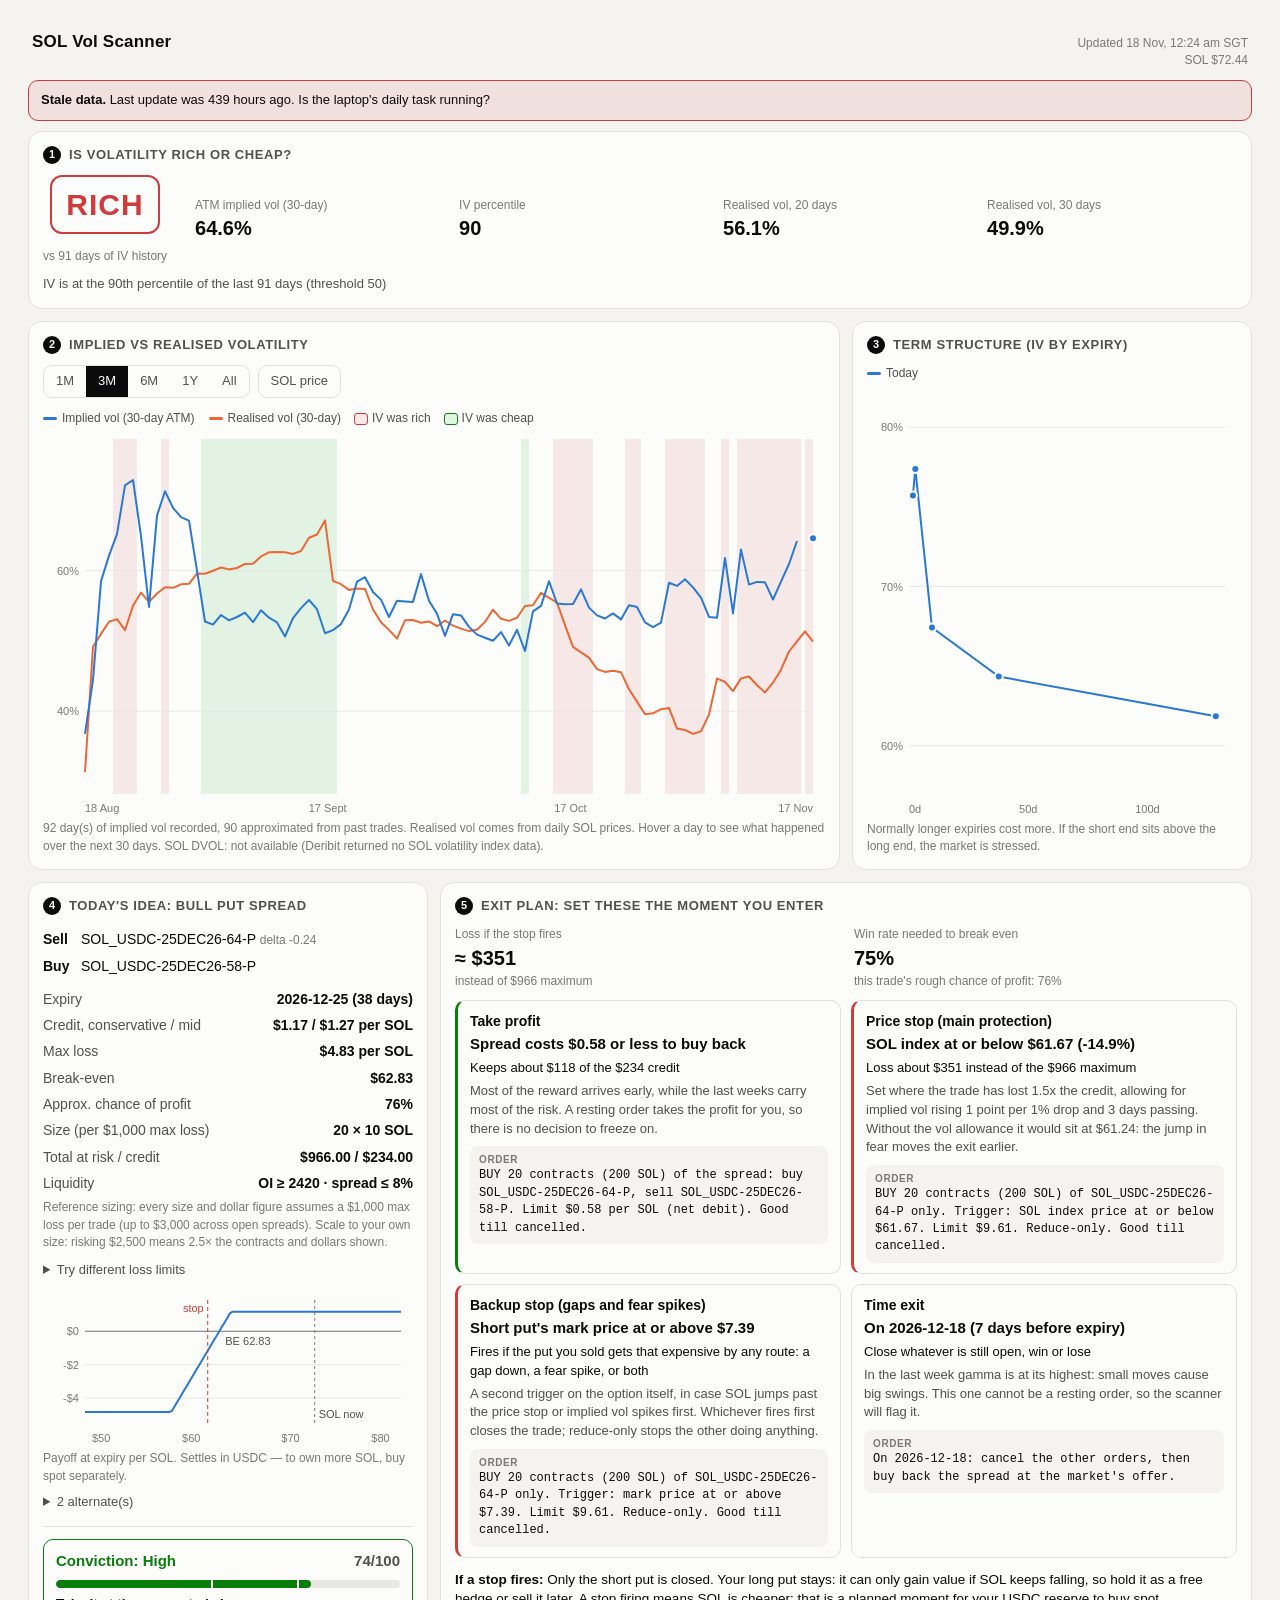
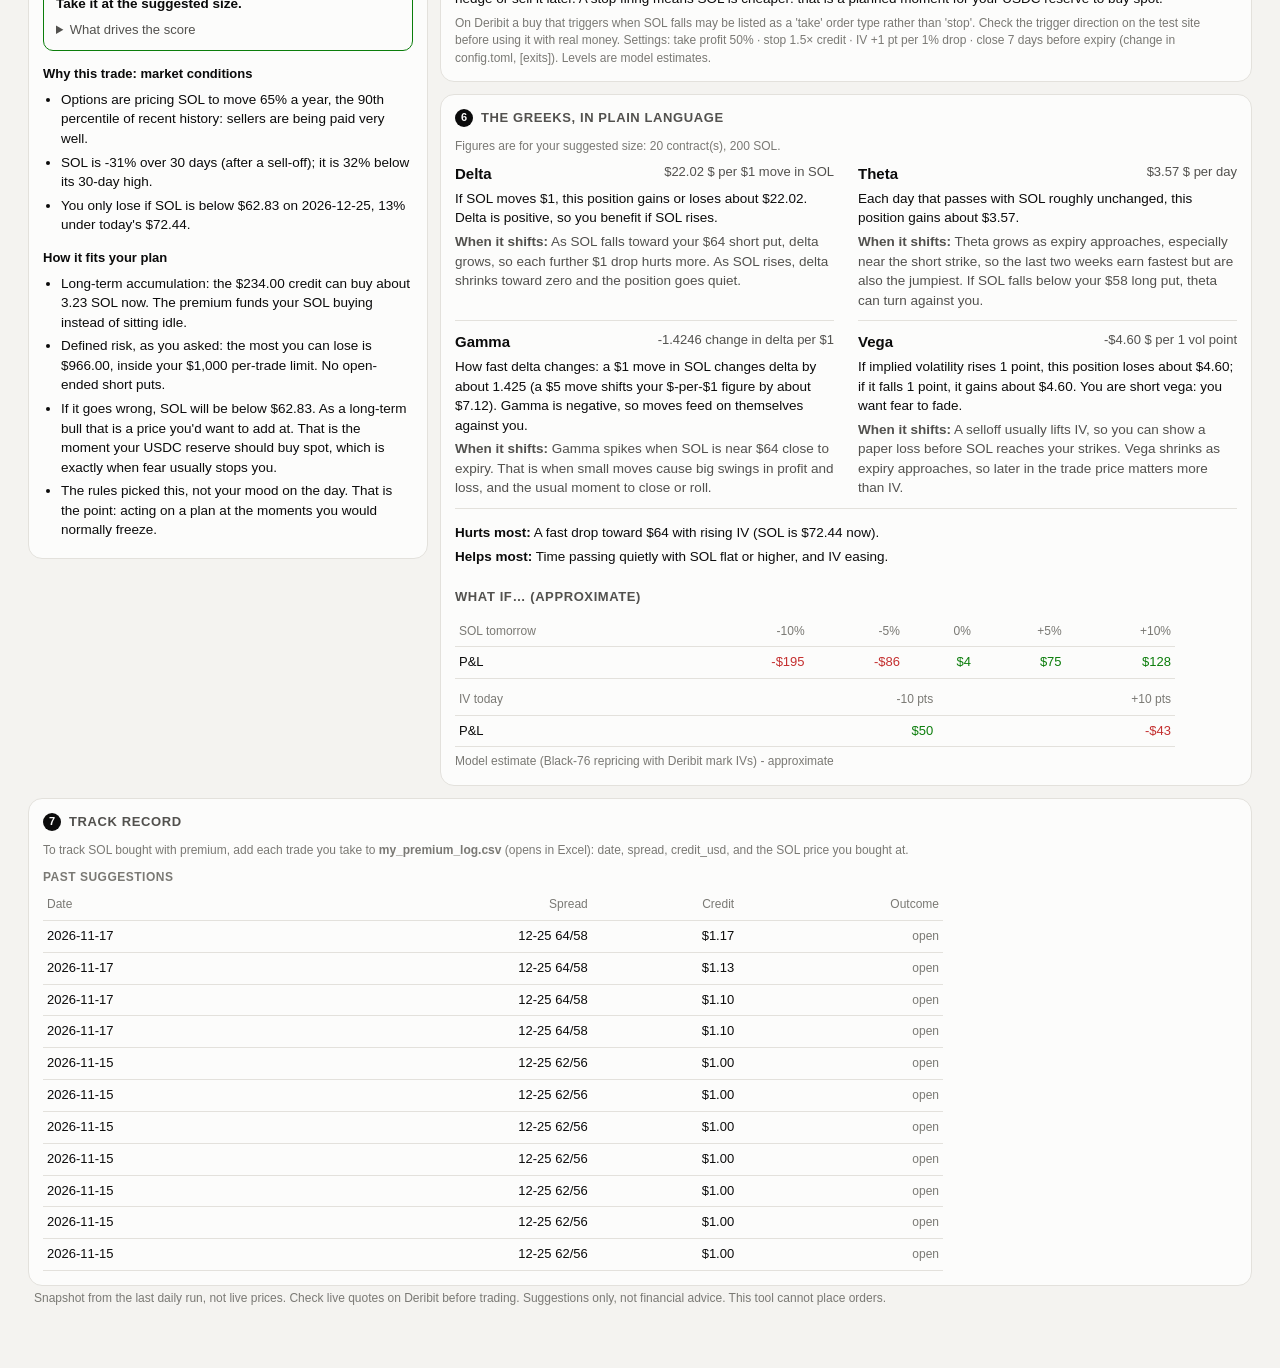
==== site/index.html @ ddef6c41 "Extend trade-history backfill to ~900 days, keep progress, show full history Co-Authored-By: Claude " ====
<!DOCTYPE html>
<html lang="en">
<head>
<meta charset="utf-8">
<meta name="viewport" content="width=device-width, initial-scale=1, viewport-fit=cover">
<title>SOL Vol Scanner</title>
<link rel="manifest" href="manifest.webmanifest">
<link rel="icon" href="icon-192.png">
<link rel="apple-touch-icon" href="icon-192.png">
<meta name="apple-mobile-web-app-capable" content="yes">
<meta name="mobile-web-app-capable" content="yes">
<meta name="theme-color" content="#1a1a19">
<style>
:root {
  color-scheme: light;
  --surface-0:#f4f3f0; --surface-1:#fcfcfb; --border:#e3e1dc;
  --text-primary:#0b0b0b; --text-secondary:#52514e; --text-muted:#7a7974;
  --grid:#e9e7e2;
  --series-iv:#2a78d6; --series-rv:#eb6834; --series-faded:#a8a7a1; --series-price:#52514e;
  --rich:#d03b3b; --rich-band:rgba(208,59,59,.10);
  --cheap:#0b7d0b; --cheap-band:rgba(12,163,12,.10);
  --fair:#7a7974; --good:#0b7d0b; --bad:#c42f2f;
}
@media (prefers-color-scheme: dark) {
  :root {
    color-scheme: dark;
    --surface-0:#111110; --surface-1:#1a1a19; --border:#2e2e2b;
    --text-primary:#f0efec; --text-secondary:#c3c2b7; --text-muted:#8f8e86;
    --grid:#2a2a27;
    --series-iv:#3987e5; --series-rv:#d95926; --series-faded:#5c5b56; --series-price:#c3c2b7;
    --rich:#e66767; --rich-band:rgba(230,103,103,.14);
    --cheap:#0ca30c; --cheap-band:rgba(12,163,12,.14);
    --fair:#8f8e86; --good:#3fbf3f; --bad:#e66767;
  }
}
* { box-sizing:border-box; }
body { margin:0; background:var(--surface-0); color:var(--text-primary);
  font:15px/1.45 -apple-system, BlinkMacSystemFont, "Segoe UI", Roboto, sans-serif;
  padding:env(safe-area-inset-top) 0 env(safe-area-inset-bottom); }
main { max-width:none; margin:0 auto; padding:12px 12px 40px; }
.grid { display:grid; gap:12px; grid-template-columns:minmax(0,1fr);
  grid-template-areas:"verdict" "hist" "term" "idea" "exit" "greeks" "log"; }
.grid > .card { margin:0; min-width:0; }
.a-idea, .a-greeks, .a-log, .a-exit { align-self:start; }
.a-verdict { grid-area:verdict; } .a-hist { grid-area:hist; } .a-term { grid-area:term; }
.a-idea { grid-area:idea; } .a-greeks { grid-area:greeks; } .a-log { grid-area:log; }
.step { display:inline-flex; align-items:center; justify-content:center; width:18px; height:18px; border-radius:50%;
  background:var(--text-primary); color:var(--surface-1); font-size:11px; font-weight:700; margin-right:8px; letter-spacing:0; vertical-align:1px; }
.gitems .greek:first-child { border-top:0; padding-top:0; }
/* iPad / tablet: same top-down order, wider cards */
@media (min-width:700px) {
  main { padding:20px 20px 48px; }
  .grid { grid-template-columns:repeat(2, minmax(0,1fr));
    grid-template-areas:"verdict term" "hist hist" "idea exit" "greeks greeks" "log log"; }
  .grid.no-greeks { grid-template-areas:"verdict term" "hist hist" "idea log"; }
  header h1 { font-size:20px; }
}
/* desktop: 1 market read -> 2-3 context -> 4-5 the idea and its risk -> 6 track record */
@media (min-width:1100px) {
  main { padding:24px 28px 56px; }
  .grid { grid-template-columns:repeat(3, minmax(0,1fr));
    grid-template-areas:"verdict verdict verdict" "hist hist term" "idea exit exit" "idea greeks greeks" "log log log"; }
  .grid .esteps { grid-template-columns:repeat(2, minmax(0,1fr)); }
  .grid.no-greeks { grid-template-areas:"verdict verdict verdict" "hist hist term" "idea log log"; }
  .grid .stats { grid-template-columns:repeat(4, minmax(0,1fr)); }
  .gitems { display:grid; grid-template-columns:repeat(2, minmax(0,1fr)); column-gap:24px; }
  .gitems .greek:nth-child(2) { border-top:0; padding-top:0; }
  .vbody { display:grid; grid-template-columns:auto minmax(0,1fr); gap:28px; align-items:center; }
  .vbody .stats { margin-top:0; }
  .verdict { flex-direction:column; align-items:flex-start; gap:8px; max-width:260px; }
  .a-greeks table { max-width:720px; }
  .a-log table { max-width:900px; }
}
@media (max-width:380px) { .badge { font-size:24px; } .stat .v { font-size:18px; } }
header { display:flex; justify-content:space-between; align-items:baseline; padding:6px 4px 10px; }
header h1 { font-size:17px; margin:0; letter-spacing:.2px; }
header .upd { font-size:12px; color:var(--text-muted); text-align:right; }
.banner { border-radius:10px; padding:10px 12px; margin:0 0 10px; font-size:13px; border:1px solid; }
.banner.warn { border-color:var(--rich); color:var(--text-primary); background:var(--rich-band); }
.banner.info { border-color:var(--border); color:var(--text-secondary); background:var(--surface-1); }
.card { background:var(--surface-1); border:1px solid var(--border); border-radius:14px; padding:14px; margin-bottom:12px; }
.card h2 { font-size:13px; text-transform:uppercase; letter-spacing:.6px; color:var(--text-secondary); margin:0 0 10px; font-weight:600; }
.verdict { display:flex; align-items:center; gap:14px; }
.badge { font-size:30px; font-weight:800; letter-spacing:1px; padding:6px 14px; border-radius:12px; border:2px solid currentColor; }
.badge.RICH { color:var(--rich); } .badge.CHEAP { color:var(--cheap); } .badge.FAIR, .badge.UNKNOWN { color:var(--fair); }
.reason { font-size:13px; color:var(--text-secondary); margin-top:10px; }
.stats { display:grid; grid-template-columns:repeat(2,1fr); gap:10px 14px; margin-top:12px; }
.stat .k { font-size:12px; color:var(--text-muted); } .stat .v { font-size:20px; font-weight:650; font-variant-numeric:tabular-nums; }
.controls { display:flex; gap:8px; flex-wrap:wrap; }
.seg { display:inline-flex; border:1px solid var(--border); border-radius:9px; overflow:hidden; margin-bottom:8px; }
.seg button { background:none; border:0; color:var(--text-secondary); padding:6px 12px; font:inherit; font-size:13px; }
.seg button.on { background:var(--text-primary); color:var(--surface-1); }
.legend { display:flex; flex-wrap:wrap; gap:6px 14px; font-size:12px; color:var(--text-secondary); margin:4px 0 2px; }
.legend i { display:inline-block; width:14px; height:3px; border-radius:2px; vertical-align:middle; margin-right:5px; }
.legend i.band { height:10px; width:12px; border-radius:2px; }
.chart { position:relative; }
.chart svg { display:block; width:100%; height:auto; touch-action:pan-y; }
.tip { position:absolute; pointer-events:none; background:var(--surface-1); border:1px solid var(--border);
  border-radius:8px; padding:6px 8px; font-size:12px; box-shadow:0 2px 8px rgba(0,0,0,.15); display:none; white-space:nowrap; max-width:100%; }
.tip .muted { font-size:11px; }
.tip b { font-weight:650; }
.kv { display:grid; grid-template-columns:1fr auto; gap:6px 10px; font-size:14px; }
.kv .k { color:var(--text-secondary); } .kv .v { text-align:right; font-weight:600; font-variant-numeric:tabular-nums; }
.legs { font-size:14px; margin-bottom:10px; }
.legs div { padding:3px 0; } .legs .act { display:inline-block; width:38px; font-weight:700; }
.muted { color:var(--text-muted); font-size:12px; }
.greek { border-top:1px solid var(--border); padding:10px 0; }
.greek:first-of-type { border-top:0; padding-top:0; }
.greek .h { display:flex; justify-content:space-between; font-weight:650; }
.greek .h span:last-child { font-variant-numeric:tabular-nums; color:var(--text-secondary); font-weight:500; font-size:13px; }
.greek p { margin:4px 0 0; font-size:13.5px; } .greek p.s { color:var(--text-secondary); }
table { width:100%; border-collapse:collapse; font-size:13px; font-variant-numeric:tabular-nums; }
th, td { padding:6px 4px; text-align:right; border-bottom:1px solid var(--border); }
th:first-child, td:first-child { text-align:left; }
th { color:var(--text-muted); font-weight:500; font-size:12px; }
.pos { color:var(--good); } .neg { color:var(--bad); }
details summary { cursor:pointer; color:var(--text-secondary); font-size:13px; margin-top:8px; }
.why { margin-top:14px; border-top:1px solid var(--border); padding-top:12px; }
.why h3 { font-size:13px; margin:14px 0 6px; color:var(--text-primary); }
.why ul { margin:0; padding-left:18px; font-size:13.5px; } .why li { margin:4px 0; }
.conv { border:1px solid var(--border); border-radius:10px; padding:10px 12px; }
.conv-top { display:flex; justify-content:space-between; align-items:baseline; font-weight:700; }
.conv-top .sc { font-variant-numeric:tabular-nums; color:var(--text-secondary); font-weight:600; }
.conv.High { border-color:var(--good); } .conv.High .lbl { color:var(--good); }
.conv.Medium { border-color:#c98500; } .conv.Medium .lbl { color:#b07400; }
.conv.Low .lbl, .conv.None .lbl { color:var(--text-secondary); }
@media (prefers-color-scheme: dark) { .conv.Medium .lbl { color:#eda100; } }
.meter { position:relative; height:8px; border-radius:4px; background:var(--grid); margin:8px 0 6px; overflow:hidden; }
.meter b { position:absolute; left:0; top:0; bottom:0; border-radius:4px; background:var(--text-secondary); }
.conv.High .meter b { background:var(--good); } .conv.Medium .meter b { background:#c98500; }
.meter i { position:absolute; top:0; bottom:0; width:2px; background:var(--surface-1); }
.conv-act { font-size:13.5px; } .conv .muted { margin-top:4px; }
.parts { width:100%; margin-top:6px; } .parts td { text-align:left; vertical-align:top; font-size:12.5px; }
.parts td.pt { text-align:right; white-space:nowrap; color:var(--text-secondary); }
.a-exit { grid-area:exit; }
.exit-sum { display:grid; grid-template-columns:repeat(2, minmax(0,1fr)); gap:10px 16px; margin-bottom:6px; }
.esteps { display:grid; gap:10px; margin-top:10px; grid-template-columns:minmax(0,1fr); }
.estep { border:1px solid var(--border); border-radius:10px; padding:10px 12px; }
.estep .eh { font-weight:700; font-size:14px; }
.estep .el { font-weight:600; font-variant-numeric:tabular-nums; margin-top:2px; }
.estep p { margin:4px 0 0; font-size:13px; } .estep p.s { color:var(--text-secondary); }
.estep.price_stop, .estep.vol_stop { border-left:3px solid var(--rich); }
.estep.take_profit { border-left:3px solid var(--good); }
.ticket { margin-top:8px; font:12px/1.45 ui-monospace, SFMono-Regular, Menlo, Consolas, monospace; background:var(--surface-0);
  border-radius:8px; padding:7px 9px; color:var(--text-primary); overflow-wrap:anywhere; }
.ticket span { display:block; font:600 10px/1.4 -apple-system, "Segoe UI", sans-serif; letter-spacing:.6px; text-transform:uppercase; color:var(--text-muted); }
.after { font-size:13.5px; margin:12px 0 6px; }
h3.sub { font-size:12px; text-transform:uppercase; letter-spacing:.5px; color:var(--text-muted); margin:6px 0 4px; font-weight:600; }
.tryl summary { margin-top:10px; }
.tl-grid { display:grid; grid-template-columns:repeat(3, minmax(0,1fr)); gap:8px; margin:8px 0; }
.tl-grid label { font-size:12px; color:var(--text-secondary); display:flex; flex-direction:column; gap:4px; }
.tl-grid input { font:inherit; font-size:14px; padding:6px 8px; border:1px solid var(--border); border-radius:8px; background:var(--surface-0); color:var(--text-primary); width:100%; }
.tl-out { font-size:13.5px; margin-bottom:6px; }
footer { font-size:12px; color:var(--text-muted); padding:4px 6px; }
.no-trade { font-size:16px; font-weight:650; margin-bottom:6px; }
</style>
</head>
<body>
<main id="app"><p class="muted">Loading…</p></main>
<script src="data/data.js"></script>
<script>
(async function () {
  let D = window.SCANNER_DATA;
  if (!D) { try { D = await (await fetch("data/latest.json", {cache:"no-store"})).json(); } catch (e) {} }
  const app = document.getElementById("app");
  if (!D || !D.latest) {
    app.innerHTML = `<div class="card"><h2>No data yet</h2><p>Run <b>run_scan.bat</b> on the laptop once, then reload.</p>
      ${D && D.error ? `<p class="muted">Last error: ${esc(D.error)}</p>` : ""}</div>`;
    return;
  }
  const L = D.latest, V = L.verdict, S = L.suggestion;
  const pct = x => x == null ? "n/a" : (x * 100).toFixed(1) + "%";
  const usd = (x, d = 2) => x == null ? "n/a" : (x < 0 ? "-$" : "$") + Math.abs(x).toLocaleString(undefined, {minimumFractionDigits:d, maximumFractionDigits:d});
  const sgt = iso => new Date(iso).toLocaleString("en-SG", {timeZone:"Asia/Singapore", day:"numeric", month:"short", hour:"2-digit", minute:"2-digit"});
  function esc(s) { return String(s ?? "").replace(/[&<>"]/g, c => ({"&":"&amp;","<":"&lt;",">":"&gt;",'"':"&quot;"}[c])); }

  function whyBlock(S) {
    const C = S.conviction, Y = S.why;
    if (!C || !Y) return "";
    const low = C.label === "Low";
    return `<div class="why">
      <div class="conv ${C.label}"><div class="conv-top"><span class="lbl">Conviction: ${C.label}</span><span class="sc">${C.score}/100</span></div>
        <div class="meter" role="img" aria-label="Conviction ${C.score} out of 100"><b style="width:${C.score}%"></b><i style="left:${D.config?.conviction?.medium ?? 45}%"></i><i style="left:${D.config?.conviction?.high ?? 70}%"></i></div>
        <div class="conv-act"><b>${esc(C.action)}</b></div>
        ${C.caps.map(c => `<div class="muted">${esc(c)}</div>`).join("")}
        <details><summary>What drives the score</summary><table class="parts">
          ${C.parts.map(p => `<tr><td><b>${esc(p.name)}</b><br><span class="muted">${esc(p.why)}</span></td><td class="pt">${Math.round(p.weight * p.score)} / ${p.weight}</td></tr>`).join("")}
        </table></details></div>
      ${low ? `<p class="muted" style="margin:10px 0 0">It is fine not to trade. Below is why the rules picked this spread, so you can see what is missing.</p>` : ""}
      <h3>${low ? "Why it was considered" : "Why this trade"}: market conditions</h3><ul>${Y.market.map(t => `<li>${esc(t)}</li>`).join("")}</ul>
      <h3>How it fits your plan</h3><ul>${Y.goals.map(t => `<li>${esc(t)}</li>`).join("")}</ul>
    </div>`;
  }

  const ageH = (Date.now() - new Date(D.last_good_at || L.generated_at)) / 36e5;
  let html = `<header><h1>SOL Vol Scanner</h1><div class="upd">Updated ${sgt(D.last_good_at || L.generated_at)} SGT<br>SOL ${usd(L.index_price)}</div></header>`;
  if (D.sample) html += `<div class="banner info"><b>Sample data.</b> These numbers are synthetic, made for testing. Run the scanner for real data.</div>`;
  if (D.status === "error") html += `<div class="banner warn"><b>Stale data.</b> The last run failed (${esc(D.error)}). Showing data from ${sgt(D.last_good_at)} SGT.</div>`;
  else if (ageH > 36 && !D.sample) html += `<div class="banner warn"><b>Stale data.</b> Last update was ${Math.round(ageH)} hours ago. Is the laptop's daily task running?</div>`;
  if (L.checks && L.checks.price_units && L.checks.price_units.ok === false) html += `<div class="banner warn">${esc(L.checks.price_units.note)}</div>`;

  // ---- verdict
  const metric = V.mode === "percentile"
    ? `<div class="stat"><div class="k">IV percentile</div><div class="v">${Math.round(V.percentile)}</div></div>`
    : `<div class="stat"><div class="k">IV / RV30 (bootstrap)</div><div class="v">${V.iv_rv_ratio ? V.iv_rv_ratio.toFixed(2) + "×" : "n/a"}</div></div>`;
  html += `<div class="grid${S ? "" : " no-greeks"}"><section class="card a-verdict"><h2><span class="step">1</span>Is volatility rich or cheap?</h2>
    <div class="vbody"><div class="verdict"><span class="badge ${V.label}">${V.label}</span>
      <div class="muted">${V.mode === "percentile" ? `vs ${V.history_days} days of IV history` : `${V.history_days || 0} of ${D.config?.vol?.min_history_days ?? 60} days of IV history collected — using IV vs realised vol until then`}</div></div>
    <div class="stats">
      <div class="stat"><div class="k">ATM implied vol (30-day)</div><div class="v">${pct(V.atm_iv)}</div></div>
      ${metric}
      <div class="stat"><div class="k">Realised vol, 20 days</div><div class="v">${pct(V.rv20)}</div></div>
      <div class="stat"><div class="k">Realised vol, 30 days</div><div class="v">${pct(V.rv30)}</div></div>
    </div></div>
    <div class="reason">${esc(V.reason)}</div></section>`;

  // ---- charts
  html += `<section class="card a-hist"><h2><span class="step">2</span>Implied vs realised volatility</h2>
    <div class="controls"><div class="seg" id="rng">${["1M","3M","6M","1Y","All"].map((r,i)=>`<button data-d="${[30,91,182,365,1000][i]}" class="${r==="3M"?"on":""}">${r}</button>`).join("")}</div>
      <div class="seg"><button id="pricebtn" aria-pressed="false">SOL price</button></div></div>
    <div class="legend"><span><i style="background:var(--series-iv)"></i>Implied vol (30-day ATM)</span><span><i style="background:var(--series-rv)"></i>Realised vol (30-day)</span><span id="pricelegend" hidden><i style="background:var(--series-price)"></i>SOL price (lower panel)</span>
      <span><i class="band" style="background:var(--rich-band);outline:1px solid var(--rich)"></i>IV was rich</span><span><i class="band" style="background:var(--cheap-band);outline:1px solid var(--cheap)"></i>IV was cheap</span></div>
    <div class="chart" id="hist"></div>
    <div class="muted" id="histnote"></div></section>`;
  html += `<section class="card a-term"><h2><span class="step">3</span>Term structure (IV by expiry)</h2>
    <div class="legend"><span><i style="background:var(--series-iv)"></i>Today</span>${L.term_structure_last_week ? `<span><i style="background:var(--series-faded)"></i>${L.term_structure_last_week.date}</span>` : ""}</div>
    <div class="chart" id="term"></div>
    <div class="muted">Normally longer expiries cost more. If the short end sits above the long end, the market is stressed.</div></section>`;

  // ---- suggestion
  if (!S) {
    const W = L.why_no_trade || {market:[L.no_trade_reason], goals:[]};
    html += `<section class="card a-idea"><h2><span class="step">4</span>Today's idea</h2><div class="no-trade">No trade today</div>
      <div class="why" style="border-top:0;margin-top:4px;padding-top:0">
        <div class="conv None"><div class="conv-top"><span class="lbl">Conviction: none</span><span class="sc">no trade</span></div>
          <div class="conv-act">Sitting out is the right call today. Nothing passed the rules.</div></div>
        <h3>Market conditions</h3><ul>${W.market.map(t => `<li>${esc(t)}</li>`).join("")}</ul>
        ${W.goals.length ? `<h3>How this fits your plan</h3><ul>${W.goals.map(t => `<li>${esc(t)}</li>`).join("")}</ul>` : ""}
      </div></section>`;
  } else {
    const z = S.sizing;
    html += `<section class="card a-idea"><h2><span class="step">4</span>Today's idea: bull put spread</h2>
      <div class="legs"><div><span class="act">Sell</span>${esc(S.short_leg.name)} <span class="muted">delta ${S.short_delta.toFixed(2)}</span></div>
      <div><span class="act">Buy</span>${esc(S.long_leg.name)}</div></div>
      <div class="kv">
        <div class="k">Expiry</div><div class="v">${S.expiry} (${Math.round(S.dte)} days)</div>
        <div class="k">Credit, conservative / mid</div><div class="v">${usd(S.credit_conservative)} / ${usd(S.credit_mid)} per SOL</div>
        <div class="k">Max loss</div><div class="v">${usd(S.max_loss)} per SOL</div>
        <div class="k">Break-even</div><div class="v">${usd(S.break_even)}</div>
        <div class="k">Approx. chance of profit</div><div class="v">${Math.round(S.prob_profit_approx * 100)}%</div>
        <div class="k">Size${D.config.risk.reference_sizing ? " (per $1,000 max loss)" : ""}</div><div class="v">${z.contracts} × ${S.contract_size} SOL</div>
        <div class="k">Total at risk / credit</div><div class="v">${usd(z.usd_at_risk)} / ${usd(z.credit_usd)}</div>
        <div class="k">Liquidity</div><div class="v">OI ≥ ${Math.round(S.liquidity.min_oi)} · spread ≤ ${Math.round(S.liquidity.worst_spread_pct)}%</div>
      </div>
      ${z.note ? `<div class="banner warn" style="margin-top:10px">${esc(z.note)}</div>` : ""}
      ${D.config.risk.reference_sizing ? `<div class="muted" style="margin-top:6px">Reference sizing: every size and dollar figure assumes a $1,000 max loss per trade (up to $3,000 across open spreads). Scale to your own size: risking $2,500 means 2.5× the contracts and dollars shown.</div>` : ""}
      <details class="tryl"><summary>Try different loss limits</summary>
        <div class="tl-grid">
          <label>Max loss per trade ($)<input id="tl-per" type="number" min="0" step="10" value="${D.config.risk.max_loss_per_trade_usd}"></label>
          <label>Max loss, all spreads ($)<input id="tl-tot" type="number" min="0" step="10" value="${D.config.risk.max_total_spread_risk_usd}"></label>
          <label>Already open ($)<input id="tl-open" type="number" min="0" step="10" value="${D.config.risk.current_open_risk_usd}"></label>
        </div>
        <div id="tl-out" class="tl-out"></div>
        <div class="muted">Preview only. To keep new limits, double-click <b>set_limits.bat</b> on the laptop, then rescan.</div>
      </details>
      <div class="chart" id="payoff" style="margin-top:10px"></div>
      <div class="muted">Payoff at expiry per SOL. Settles in USDC — to own more SOL, buy spot separately.</div>
      ${L.alternates && L.alternates.length ? `<details><summary>${L.alternates.length} alternate(s)</summary><table><tr><th>Expiry</th><th>Strikes</th><th>Credit</th><th>Max loss</th></tr>
        ${L.alternates.map(a => `<tr><td>${a.expiry}</td><td>${a.short_leg.strike}/${a.long_leg.strike}</td><td>${usd(a.credit_conservative)}</td><td>${usd(a.max_loss)}</td></tr>`).join("")}</table></details>` : ""}
      ${whyBlock(S)}
    </section>`;
    const E = S.exit_plan;
    if (E) html += `<section class="card a-exit"><h2><span class="step">5</span>Exit plan: set these the moment you enter</h2>
      <div class="exit-sum">
        <div class="stat"><div class="k">Loss if the stop fires</div><div class="v">≈ ${usd(E.loss_at_stop_usd, 0)}</div><div class="muted">instead of ${usd(E.max_loss_usd, 0)} maximum</div></div>
        <div class="stat"><div class="k">Win rate needed to break even</div><div class="v">${Math.round(E.breakeven_win_rate * 100)}%</div><div class="muted">this trade's rough chance of profit: ${Math.round(E.prob_profit_approx * 100)}%</div></div>
      </div>
      ${E.illustrative_one_contract ? `<div class="muted">Order sizes shown for 1 contract (your limits currently allow 0).</div>` : ""}
      <div class="esteps">${E.steps.map(st => `<div class="estep ${st.key}"><div class="eh">${esc(st.title)}</div>
        <div class="el">${esc(st.level)}</div><p>${esc(st.result)}</p><p class="s">${esc(st.why)}</p>
        <div class="ticket"><span>Order</span>${esc(st.ticket)}</div></div>`).join("")}</div>
      <p class="after"><b>If a stop fires:</b> ${esc(E.after_stop)}</p>
      <div class="muted">${esc(E.order_note)} Settings: take profit ${E.settings.take_profit_pct}%${E.settings.split_take_profit ? " on half" : ""} · stop ${E.settings.stop_multiple}× credit · IV +${E.settings.iv_points_per_pct_drop} pt per 1% drop · close ${E.settings.time_exit_dte} days before expiry (change in config.toml, [exits]). Levels are model estimates.</div>
    </section>`;
    const P = S.greeks_panel;
    html += `<section class="card a-greeks"><h2><span class="step">6</span>The Greeks, in plain language</h2><div class="muted" style="margin-bottom:8px">${esc(P.size_note)}</div>
      <div class="gitems">${P.items.map(g => `<div class="greek"><div class="h"><span>${g.greek}</span><span>${(g.greek === "Gamma" ? g.value.toFixed(4) : usd(g.value))} ${esc(g.unit)}</span></div>
        <p>${esc(g.now)}</p><p class="s"><b>When it shifts:</b> ${esc(g.shift)}</p></div>`).join("")}</div>
      <div class="greek gsum"><p><b>Hurts most:</b> ${esc(P.summary.hurts_most)}</p><p><b>Helps most:</b> ${esc(P.summary.helps_most)}</p></div>
      <h2 style="margin-top:12px">What if… (approximate)</h2>
      <table><tr><th>SOL tomorrow</th>${P.what_if.price_tomorrow.map(r => `<th>${r.move_pct > 0 ? "+" : ""}${r.move_pct}%</th>`).join("")}</tr>
        <tr><td>P&amp;L</td>${P.what_if.price_tomorrow.map(r => `<td class="${r.pnl_usd >= 0 ? "pos" : "neg"}">${usd(r.pnl_usd, 0)}</td>`).join("")}</tr></table>
      <table style="margin-top:6px"><tr><th>IV today</th>${P.what_if.iv_today.map(r => `<th>${r.iv_points > 0 ? "+" : ""}${r.iv_points} pts</th>`).join("")}</tr>
        <tr><td>P&amp;L</td>${P.what_if.iv_today.map(r => `<td class="${r.pnl_usd >= 0 ? "pos" : "neg"}">${usd(r.pnl_usd, 0)}</td>`).join("")}</tr></table>
      <div class="muted" style="margin-top:6px">${esc(P.what_if.label)}</div></section>`;
  }

  // ---- log
  const log = (D.log || []).filter(r => r.trade === "yes").slice(0, 20);
  html += `<section class="card a-log"><h2><span class="step">7</span>Track record</h2>
    ${(() => { const pr = D.premium || {trades:0};
      return pr.trades ? `<div class="exit-sum" style="margin-bottom:10px"><div class="stat"><div class="k">SOL bought with premium</div><div class="v">${pr.sol_bought.toFixed(3)} SOL</div></div>
        <div class="stat"><div class="k">Premium collected</div><div class="v">${usd(pr.credit_usd)}</div><div class="muted">from ${pr.trades} trade(s)</div></div></div>`
      : `<div class="muted" style="margin-bottom:10px">To track SOL bought with premium, add each trade you take to <b>my_premium_log.csv</b> (opens in Excel): date, spread, credit_usd, and the SOL price you bought at.</div>`; })()}
    <h3 class="sub">Past suggestions</h3>${log.length ? `<table><tr><th>Date</th><th>Spread</th><th>Credit</th><th>Outcome</th></tr>
    ${log.map(r => `<tr><td>${r.date}</td><td>${r.expiry?.slice(5)} ${(+r.short_strike)}/${(+r.long_strike)}</td><td>${usd(+r.credit_conservative)}</td>
      <td>${r.outcome ? `${esc(r.outcome)}${r.pnl_per_sol ? ` <span class="${+r.pnl_per_sol >= 0 ? "pos" : "neg"}">${usd(+r.pnl_per_sol)}</span>` : ""}` : `<span class="muted">open</span>`}</td></tr>`).join("")}</table>`
    : `<div class="muted">No trade suggestions yet.</div>`}</section>`;
  html += `</div><footer>Snapshot from the last daily run, not live prices. Check live quotes on Deribit before trading. Suggestions only, not financial advice. This tool cannot place orders.</footer>`;
  app.innerHTML = html;

  // ================= charts (plain SVG) =================
  const css = v => getComputedStyle(document.documentElement).getPropertyValue(v).trim();
  const NS = "http://www.w3.org/2000/svg";
  function el(tag, attrs, parent) { const e = document.createElementNS(NS, tag); for (const k in attrs) e.setAttribute(k, attrs[k]); parent && parent.appendChild(e); return e; }
  function niceTicks(lo, hi, n = 4) {
    const span = hi - lo || 1, step0 = span / n, mag = Math.pow(10, Math.floor(Math.log10(step0)));
    const step = [1, 2, 2.5, 5, 10].map(m => m * mag).find(s => span / s <= n) || mag * 10;
    const out = []; for (let v = Math.ceil(lo / step) * step; v <= hi + 1e-9; v += step) out.push(+v.toFixed(10)); return out;
  }
  function frame(host, H = 220) {
    host.innerHTML = ""; const W = Math.max(280, Math.round(host.clientWidth || 520)), m = {l:42, r:12, t:10, b:26};
    const svg = el("svg", {viewBox:`0 0 ${W} ${H}`, role:"img"}, host);
    const tip = document.createElement("div"); tip.className = "tip"; host.appendChild(tip);
    return {svg, tip, W, H, m, iw:W - m.l - m.r, ih:H - m.t - m.b};
  }
  function axes(f, x, y, yt, fmtY, xt, fmtX) {
    yt.forEach(v => { el("line", {x1:f.m.l, x2:f.W - f.m.r, y1:y(v), y2:y(v), stroke:css("--grid"), "stroke-width":1}, f.svg);
      const t = el("text", {x:f.m.l - 6, y:y(v) + 4, "text-anchor":"end", "font-size":11, fill:css("--text-muted")}, f.svg); t.textContent = fmtY(v); });
    xt.forEach((v, i) => { const t = el("text", {x:x(v), y:f.H - 8, "text-anchor":i === 0 && x(v) < f.m.l + 20 ? "start" : (i === xt.length - 1 && x(v) > f.W - f.m.r - 20 ? "end" : "middle"), "font-size":11, fill:css("--text-muted")}, f.svg); t.textContent = fmtX(v); });
  }
  function path(pts) { let d = "", pen = false; pts.forEach(p => { if (p == null) { pen = false; return; } d += (pen ? "L" : "M") + p[0].toFixed(1) + "," + p[1].toFixed(1); pen = true; }); return d; }
  function hover(f, xs, onMove) {
    const ov = el("rect", {x:f.m.l, y:f.m.t, width:f.iw, height:f.ih, fill:"transparent"}, f.svg);
    const cross = el("line", {y1:f.m.t, y2:f.m.t + f.ih, stroke:css("--text-muted"), "stroke-width":1, "stroke-dasharray":"3 3", visibility:"hidden"}, f.svg);
    const move = ev => {
      const r = f.svg.getBoundingClientRect(), px = (ev.touches ? ev.touches[0].clientX : ev.clientX) - r.left;
      const sx = px * f.W / r.width; let best = 0;
      xs.forEach((v, i) => { if (Math.abs(v - sx) < Math.abs(xs[best] - sx)) best = i; });
      cross.setAttribute("x1", xs[best]); cross.setAttribute("x2", xs[best]); cross.setAttribute("visibility", "visible");
      f.tip.innerHTML = onMove(best); f.tip.style.display = "block";
      const tx = Math.min(Math.max(xs[best] * r.width / f.W - f.tip.offsetWidth / 2, 0), r.width - f.tip.offsetWidth);
      f.tip.style.left = tx + "px"; f.tip.style.top = "-6px";
    };
    const out = () => { cross.setAttribute("visibility", "hidden"); f.tip.style.display = "none"; };
    ov.addEventListener("mousemove", move); ov.addEventListener("touchstart", move, {passive:true}); ov.addEventListener("touchmove", move, {passive:true});
    ov.addEventListener("mouseleave", out); ov.addEventListener("touchend", () => setTimeout(out, 1500));
  }

  const byDate = {}; D.history.forEach(r => byDate[r.date] = r);
  const addDays = (d, n) => new Date(new Date(d + "T00:00:00Z").getTime() + n * 864e5).toISOString().slice(0, 10);
  const signed = v => (v >= 0 ? "+" : "") + (v * 100).toFixed(1) + "%";
  function aftermath(r) {
    // What happened over the following 30 days: price move and realised vol vs the IV priced on this day.
    const later = byDate[addDays(r.date, 30)];
    if (!later) return `<span class="muted">Next 30 days: not known yet</span>`;
    const move = r.index_price && later.index_price ? later.index_price / r.index_price - 1 : null;
    let out = `Next 30 days: SOL ${move == null ? "n/a" : signed(move)}`;
    if (later.rv30 != null && r.atm_iv_30d != null) {
      out += `, realised ${pct(later.rv30)} vs implied ${pct(r.atm_iv_30d)}<br><span class="muted">`
        + (later.rv30 < r.atm_iv_30d ? "Moves were smaller than priced: option sellers were paid" : "Moves were bigger than priced: option buyers were paid") + `</span>`;
    }
    return out;
  }

  let showPrice = false; try { showPrice = localStorage.getItem("solvol.showPrice") === "1"; } catch (e) {}
  function drawHistory(days) {
    const host = document.getElementById("hist");
    const w = host.clientWidth || 520, base = Math.round(Math.min(Math.max(w * (w > 700 ? 0.5 : 0.42), 210), w > 700 ? 430 : 340));
    const H = showPrice ? base + 160 : base, f = frame(host, H);
    const gap = 22, h1 = showPrice ? base - 50 : f.ih, top2 = f.m.t + h1 + gap, h2 = showPrice ? f.ih - h1 - gap : 0;
    const end = new Date(D.history.length ? D.history[D.history.length - 1].date : Date.now());
    const start = new Date(end - days * 864e5);
    const rows = D.history.filter(r => new Date(r.date) >= start && (r.atm_iv_30d != null || r.rv30 != null || r.index_price != null));
    if (!rows.length) { host.innerHTML = `<p class="muted">No history yet.</p>`; return; }
    const t = r => new Date(r.date).getTime();
    const t0 = t(rows[0]), t1 = Math.max(t(rows[rows.length - 1]), t0 + 864e5);
    const vals = rows.flatMap(r => [r.atm_iv_30d, r.rv30]).filter(v => v != null);
    const lo = Math.max(0, Math.min(...vals) * 0.9), hi = Math.max(...vals) * 1.08;
    const x = v => f.m.l + (v - t0) / (t1 - t0) * f.iw, y = v => f.m.t + h1 - (v - lo) / (hi - lo) * h1;
    const dayW = f.iw / Math.max(1, (t1 - t0) / 864e5);
    // Shade runs of consecutive RICH / CHEAP days (across both panels), at least 8px wide so a lone day is visible.
    const clipId = "clip" + Math.random().toString(36).slice(2);
    el("rect", {x:f.m.l, y:f.m.t, width:f.iw, height:f.ih}, el("clipPath", {id:clipId}, el("defs", {}, f.svg)));
    const bands = el("g", {"clip-path":`url(#${clipId})`}, f.svg);
    const runs = []; let run = null;
    rows.forEach((r, i) => {
      const v = (r.verdict === "RICH" || r.verdict === "CHEAP") ? r.verdict : null;
      if (v && run && run.v === v && run.end === i - 1) { run.end = i; return; }
      if (run) runs.push(run);
      run = v ? {v, start:i, end:i} : null;
    });
    if (run) runs.push(run);
    const right = f.m.l + f.iw;
    runs.forEach(u => {
      let a = x(t(rows[u.start])) - dayW / 2, b = x(t(rows[u.end])) + dayW / 2;
      if (b - a < 8) { const c = (a + b) / 2; a = c - 4; b = c + 4; }
      if (b > right) { a -= b - right; b = right; }
      if (a < f.m.l) { b += f.m.l - a; a = f.m.l; }
      const fill = css(u.v === "RICH" ? "--rich-band" : "--cheap-band");
      el("rect", {x:a, y:f.m.t, width:b - a, height:h1, fill}, bands);
      if (showPrice) el("rect", {x:a, y:top2, width:b - a, height:h2, fill}, bands);
    });
    if (rows.filter(r => r.atm_iv_30d != null).length < 10) {
      const note = el("text", {x:f.m.l + 8, y:f.m.t + 14, "font-size":11, fill:css("--text-muted")}, f.svg);
      note.textContent = "Shading fills in as daily IV history builds up";
    }
    const xt = []; for (let i = 0; i <= 3; i++) xt.push(t0 + (t1 - t0) * i / 3);
    axes(f, x, y, niceTicks(lo, hi), v => Math.round(v * 100) + "%", xt, v => new Date(v).toLocaleDateString("en-SG", {day:"numeric", month:"short"}));
    el("path", {d:path(rows.map(r => r.rv30 == null ? null : [x(t(r)), y(r.rv30)])), fill:"none", stroke:css("--series-rv"), "stroke-width":2, "stroke-linejoin":"round"}, f.svg);
    el("path", {d:path(rows.map(r => r.atm_iv_30d == null ? null : [x(t(r)), y(r.atm_iv_30d)])), fill:"none", stroke:css("--series-iv"), "stroke-width":2, "stroke-linejoin":"round"}, f.svg);
    const lastIv = [...rows].reverse().find(r => r.atm_iv_30d != null);
    if (lastIv) el("circle", {cx:x(t(lastIv)), cy:y(lastIv.atm_iv_30d), r:4, fill:css("--series-iv"), stroke:css("--surface-1"), "stroke-width":2}, f.svg);

    if (showPrice) {   // second panel with its own axis (never a dual-axis chart)
      const pv = rows.map(r => r.index_price).filter(v => v != null);
      const plo = Math.min(...pv) * 0.97, phi = Math.max(...pv) * 1.03;
      const py = v => top2 + h2 - (v - plo) / (phi - plo) * h2;
      const lab = el("text", {x:f.m.l, y:top2 - 6, "font-size":11, fill:css("--text-secondary")}, f.svg); lab.textContent = "SOL price (USD)";
      niceTicks(plo, phi, 3).forEach(v => {
        el("line", {x1:f.m.l, x2:f.W - f.m.r, y1:py(v), y2:py(v), stroke:css("--grid"), "stroke-width":1}, f.svg);
        const tx = el("text", {x:f.m.l - 6, y:py(v) + 4, "text-anchor":"end", "font-size":11, fill:css("--text-muted")}, f.svg); tx.textContent = "$" + v;
      });
      el("path", {d:path(rows.map(r => r.index_price == null ? null : [x(t(r)), py(r.index_price)])), fill:"none", stroke:css("--series-price"), "stroke-width":2, "stroke-linejoin":"round"}, f.svg);
    }
    hover(f, rows.map(r => x(t(r))), i => { const r = rows[i];
      const src = r.iv_source === "trades_backfill" ? " (backfill)" : r.iv_source === "imported" ? " (imported)" : r.iv_source === "dvol_scaled" ? " (from DVOL)" : "";
      return `<b>${r.date}</b> · SOL ${r.index_price != null ? usd(r.index_price) : "n/a"}<br>IV ${pct(r.atm_iv_30d)}${src} · RV30 ${pct(r.rv30)}${r.verdict ? ` · <b>${r.verdict}</b>` : ""}<br>${aftermath(r)}`; });
    const nIv = D.history.filter(r => r.atm_iv_30d != null).length, nBf = D.history.filter(r => r.iv_source === "trades_backfill").length;
    const nDv = D.history.filter(r => r.iv_source === "dvol_scaled").length, dvc = (L.checks || {}).dvol || {};
    document.getElementById("histnote").textContent = `${nIv} day(s) of implied vol recorded${nBf ? `, ${nBf} approximated from past trades` : ""}${nDv ? `, ${nDv} from Deribit's SOL volatility index (DVOL, scaled ×${(dvc.ratio || 1).toFixed(2)} to match at-the-money IV)` : ""}. Realised vol comes from daily SOL prices. Hover a day to see what happened over the next 30 days.`
      + (dvc.available === false && dvc.error && dvc.error !== "not fetched" ? ` SOL DVOL: not available (${dvc.error}).` : "")
      + (nIv < 30 && !nBf ? " Only days with implied vol can be shaded rich or cheap. To fill in the past 90 days, run: run_scan.bat --backfill" : "");
  }

  function drawTerm(Hfix) {
    const host = document.getElementById("term"), f = frame(host, Hfix || Math.round(Math.min(Math.max((host.clientWidth || 520) * 0.5, 180), 240)));
    const today = L.term_structure.filter(r => r.dte >= 1), wk = L.term_structure_last_week ? L.term_structure_last_week.rows.filter(r => r.dte >= 1) : [];
    if (!today.length) { host.innerHTML = `<p class="muted">No term structure.</p>`; return; }
    const ds = today.concat(wk).map(r => r.dte), vs = today.concat(wk).map(r => r.atm_iv);
    const x0 = 0, x1 = Math.max(...ds) * 1.03, lo = Math.min(...vs) * 0.92, hi = Math.max(...vs) * 1.06;
    const x = v => f.m.l + (v - x0) / (x1 - x0) * f.iw, y = v => f.m.t + f.ih - (v - lo) / (hi - lo) * f.ih;
    axes(f, x, y, niceTicks(lo, hi), v => Math.round(v * 100) + "%", niceTicks(0, x1, 4), v => v + "d");
    if (wk.length) el("path", {d:path(wk.map(r => [x(r.dte), y(r.atm_iv)])), fill:"none", stroke:css("--series-faded"), "stroke-width":2}, f.svg);
    el("path", {d:path(today.map(r => [x(r.dte), y(r.atm_iv)])), fill:"none", stroke:css("--series-iv"), "stroke-width":2}, f.svg);
    today.forEach(r => el("circle", {cx:x(r.dte), cy:y(r.atm_iv), r:4, fill:css("--series-iv"), stroke:css("--surface-1"), "stroke-width":2}, f.svg));
    hover(f, today.map(r => x(r.dte)), i => `<b>${today[i].expiry}</b> (${Math.round(today[i].dte)}d)<br>ATM IV ${pct(today[i].atm_iv)}`);
  }

  function drawPayoff() {
    if (!S) return;
    const host = document.getElementById("payoff"), f = frame(host, Math.round(Math.min(Math.max((host.clientWidth || 520) * 0.42, 160), 220)));
    const ks = S.short_leg.strike, kl = S.long_leg.strike, cr = S.credit_conservative, spot = L.index_price;
    const lo = Math.min(kl * 0.85, spot * 0.8), hi = Math.max(ks * 1.12, spot * 1.12);
    const pnl = s => cr - (Math.max(0, ks - s) - Math.max(0, kl - s));
    const xs = []; for (let i = 0; i <= 120; i++) xs.push(lo + (hi - lo) * i / 120);
    const ymin = -S.max_loss * 1.15, ymax = cr * 1.6;
    const x = v => f.m.l + (v - lo) / (hi - lo) * f.iw, y = v => f.m.t + f.ih - (v - ymin) / (ymax - ymin) * f.ih;
    axes(f, x, y, niceTicks(ymin, ymax, 4), v => (v < 0 ? "-$" : "$") + Math.abs(v), niceTicks(lo, hi, 4), v => "$" + v);
    el("line", {x1:f.m.l, x2:f.W - f.m.r, y1:y(0), y2:y(0), stroke:css("--text-muted"), "stroke-width":1}, f.svg);
    el("line", {x1:x(spot), x2:x(spot), y1:f.m.t, y2:f.m.t + f.ih, stroke:css("--text-muted"), "stroke-dasharray":"3 3"}, f.svg);
    const st = el("text", {x:x(spot) + 4, y:f.m.t + f.ih - 6, "font-size":11, fill:css("--text-secondary")}, f.svg); st.textContent = "SOL now";
    el("path", {d:path(xs.map(s => [x(s), y(pnl(s))])), fill:"none", stroke:css("--series-iv"), "stroke-width":2}, f.svg);
    if (S.exit_plan && S.exit_plan.price_stop_spot > lo) {
      const xs0 = x(S.exit_plan.price_stop_spot);
      el("line", {x1:xs0, x2:xs0, y1:f.m.t, y2:f.m.t + f.ih, stroke:css("--rich"), "stroke-dasharray":"4 3"}, f.svg);
      const tt = el("text", {x:xs0 - 4, y:f.m.t + 12, "text-anchor":"end", "font-size":11, fill:css("--rich")}, f.svg); tt.textContent = "stop";
    }
    const be = el("text", {x:x(S.break_even) + 6, y:y(0) + 14, "text-anchor":"start", "font-size":11, fill:css("--text-secondary")}, f.svg); be.textContent = "BE " + S.break_even.toFixed(2);
    hover(f, xs.map(x), i => `SOL at expiry <b>${usd(xs[i])}</b><br>P&L ${usd(pnl(xs[i]))} per SOL`);
  }

  let days = 91;
  const pb = document.getElementById("pricebtn"), pl = document.getElementById("pricelegend");
  const syncPrice = () => { pb.classList.toggle("on", showPrice); pb.setAttribute("aria-pressed", showPrice); pl.hidden = !showPrice; };
  function layoutCharts() {
    drawHistory(days); drawTerm(); drawPayoff();
    // Desktop: term structure sits beside the history chart, so stretch it to the same height (price panel on or off)
    // Tablet: term structure sits beside the verdict instead, so match that card.
    if (window.innerWidth >= 700) {
      const hc = document.querySelector(window.innerWidth >= 1100 ? ".a-hist" : ".a-verdict"), tc = document.querySelector(".a-term"), th = document.getElementById("term");
      tc.style.alignSelf = "start";
      const extra = tc.offsetHeight - th.offsetHeight, target = hc.offsetHeight - extra;
      tc.style.alignSelf = "";
      if (target > 150) drawTerm(Math.min(target, 700));
    }
  }
  syncPrice(); layoutCharts();
  if (S) {   // "try different loss limits" preview
    const per = document.getElementById("tl-per"), tot = document.getElementById("tl-tot"), opn = document.getElementById("tl-open"), out = document.getElementById("tl-out");
    const calc = () => {
      const pc = S.sizing.max_loss_per_contract_usd, budget = Math.min(+per.value || 0, Math.max(0, (+tot.value || 0) - (+opn.value || 0)));
      const n = pc > 0 ? Math.floor(budget / pc) : 0, sol = n * S.contract_size, credit = n * S.credit_conservative * S.contract_size;
      out.innerHTML = n ? `<b>${n} contract(s)</b> (${sol} SOL): ${usd(n * pc)} at risk, ${usd(credit)} credit ≈ ${(credit / L.index_price).toFixed(3)} SOL at today's price.`
        + (S.exit_plan ? ` With the stop: ≈ ${usd(S.exit_plan.loss_at_stop_usd / (S.sizing.contracts || 1) * n, 0)} if it fires.` : "")
        : `0 contracts: one contract risks ${usd(pc)}, but the budget is ${usd(budget)}.`;
    };
    [per, tot, opn].forEach(i => i && i.addEventListener("input", calc)); if (per) calc();
  }
  // Redraw charts when the window or a rotated tablet changes size
  let lastW = app.clientWidth, rt;
  window.addEventListener("resize", () => { clearTimeout(rt); rt = setTimeout(() => {
    if (app.clientWidth === lastW) return; lastW = app.clientWidth; layoutCharts(); }, 150); });
  pb.onclick = () => { showPrice = !showPrice; try { localStorage.setItem("solvol.showPrice", showPrice ? "1" : "0"); } catch (e) {} syncPrice(); layoutCharts(); };
  document.querySelectorAll("#rng button").forEach(b => b.onclick = () => {
    document.querySelectorAll("#rng button").forEach(o => o.classList.toggle("on", o === b)); days = +b.dataset.d; layoutCharts(); });
  matchMedia("(prefers-color-scheme: dark)").addEventListener("change", () => location.reload());
})();
</script>
</body>
</html>
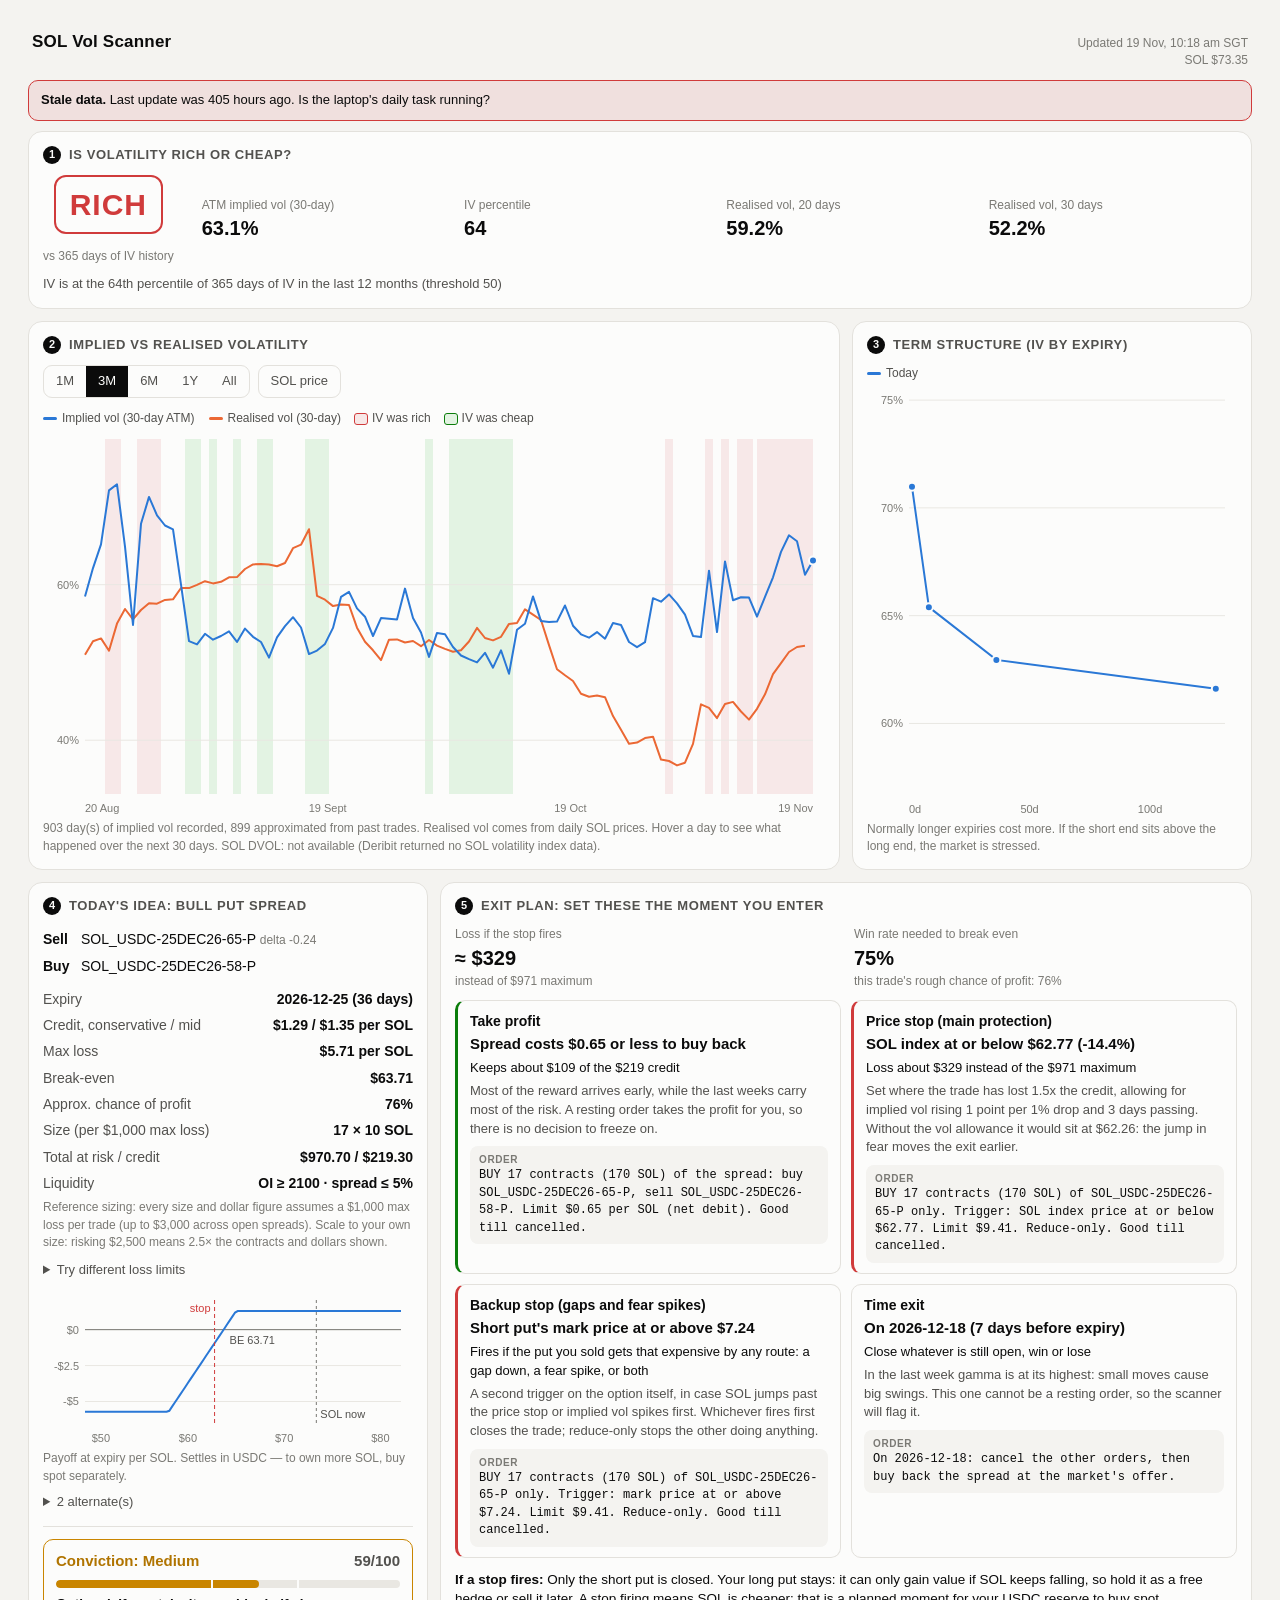
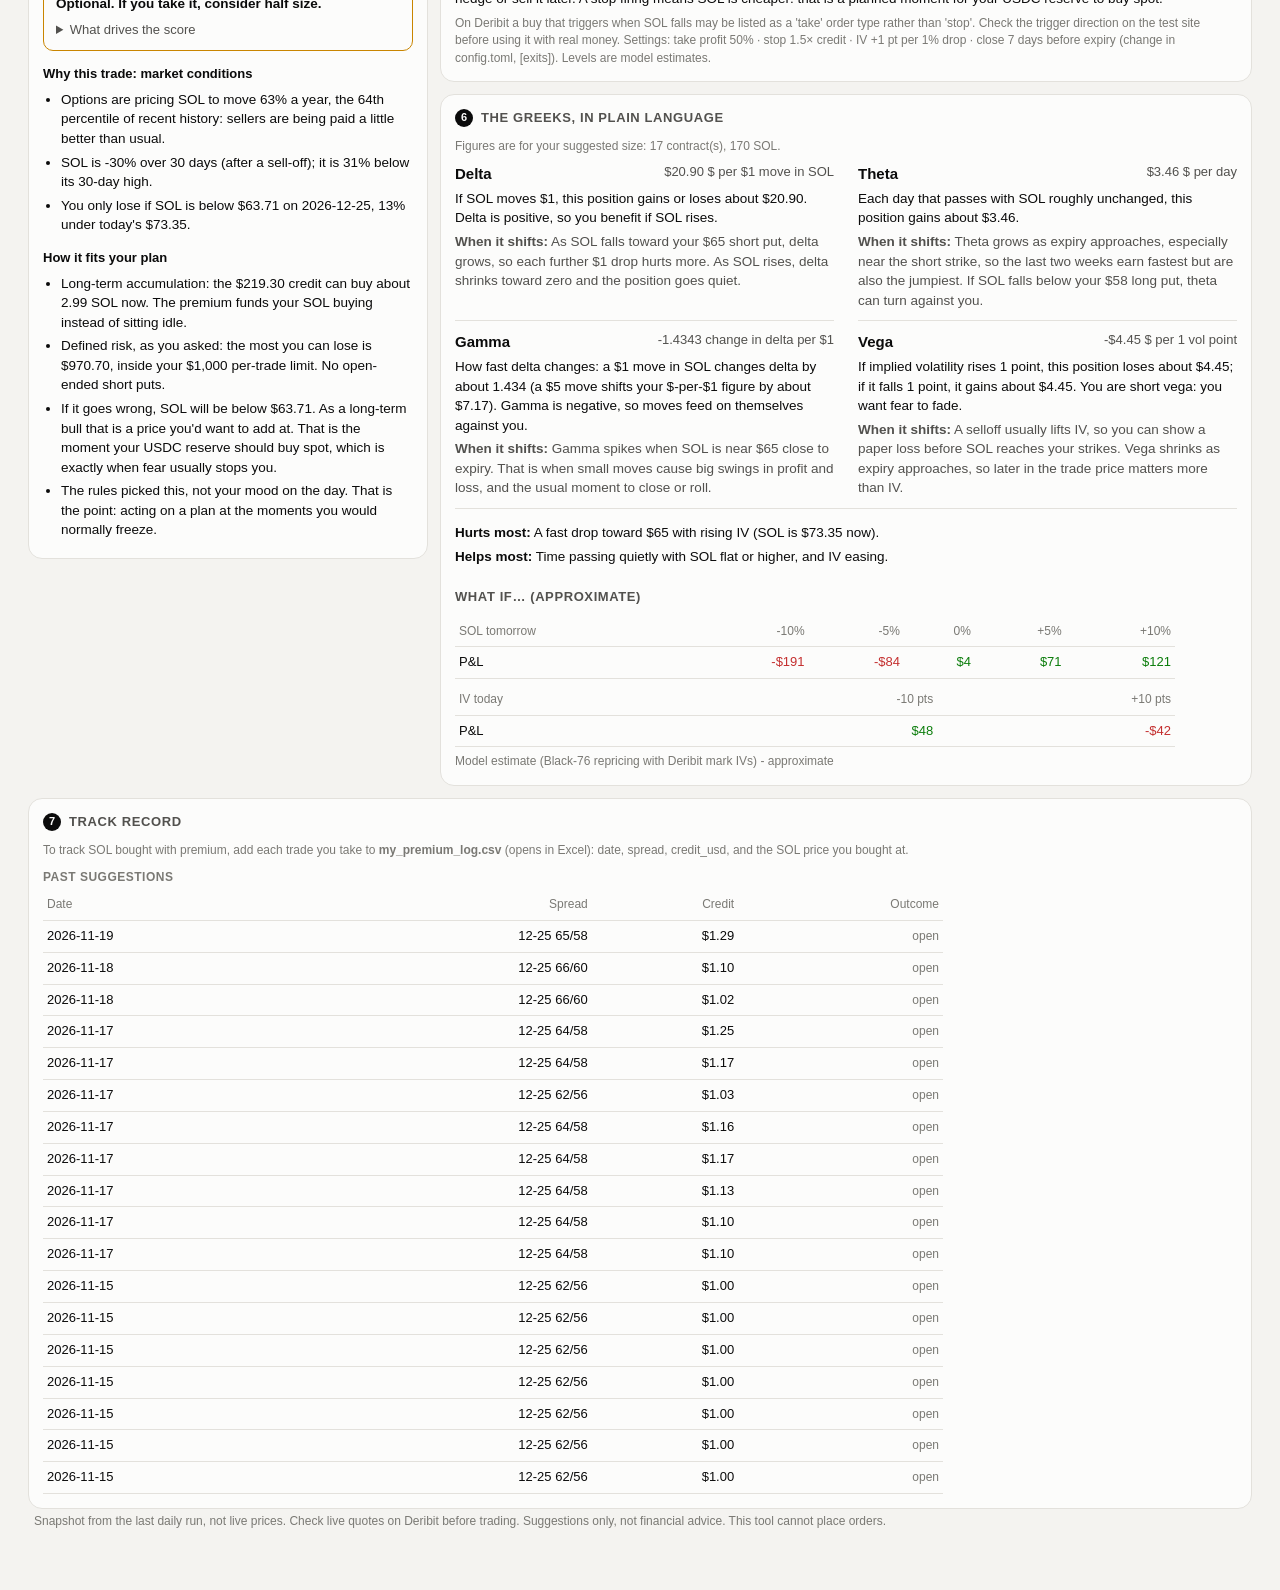
==== commit 0589dc57: "Step 1: one engine shared by daily scan and backtest; put spread rules move to a versioned strategy " ====
--- a/site/index.html
+++ b/site/index.html
@@ -306,7 +306,7 @@
     ${log.map(r => `<tr><td>${r.date}</td><td>${r.expiry?.slice(5)} ${(+r.short_strike)}/${(+r.long_strike)}</td><td>${usd(+r.credit_conservative)}</td>
       <td>${r.outcome ? `${esc(r.outcome)}${r.pnl_per_sol ? ` <span class="${+r.pnl_per_sol >= 0 ? "pos" : "neg"}">${usd(+r.pnl_per_sol)}</span>` : ""}` : `<span class="muted">open</span>`}</td></tr>`).join("")}</table>`
     : `<div class="muted">No trade suggestions yet.</div>`}</section>`;
-  html += `</div><footer>Snapshot from the last daily run, not live prices. Check live quotes on Deribit before trading. Suggestions only, not financial advice. This tool cannot place orders.</footer>`;
+  html += `</div><footer>${L.strategy ? `Rules: ${esc(L.strategy.title)} · version ${esc(L.strategy.version)} · fingerprint ${esc(L.strategy.fingerprint)}. ` : ""}Snapshot from the last daily run, not live prices. Check live quotes on Deribit before trading. Suggestions only, not financial advice. This tool cannot place orders.</footer>`;
   app.innerHTML = html;
 
   // ================= charts (plain SVG) =================
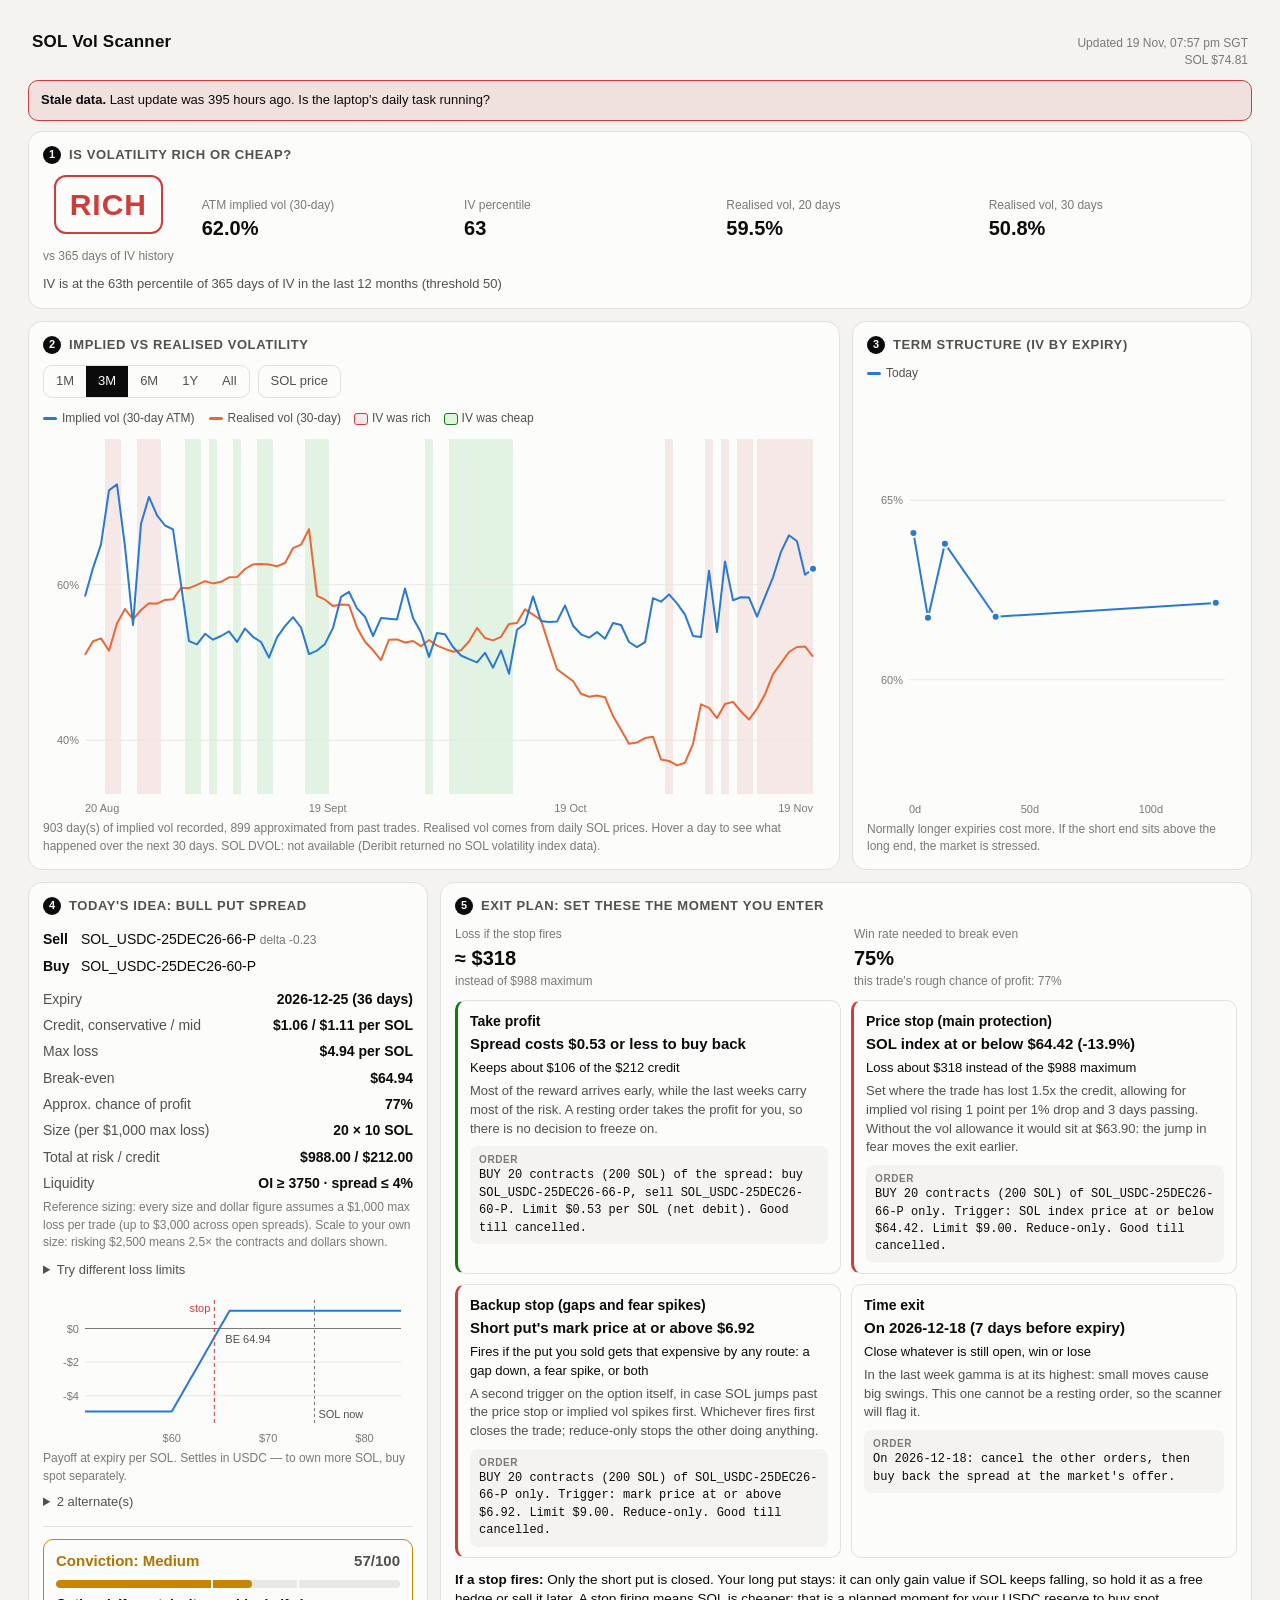
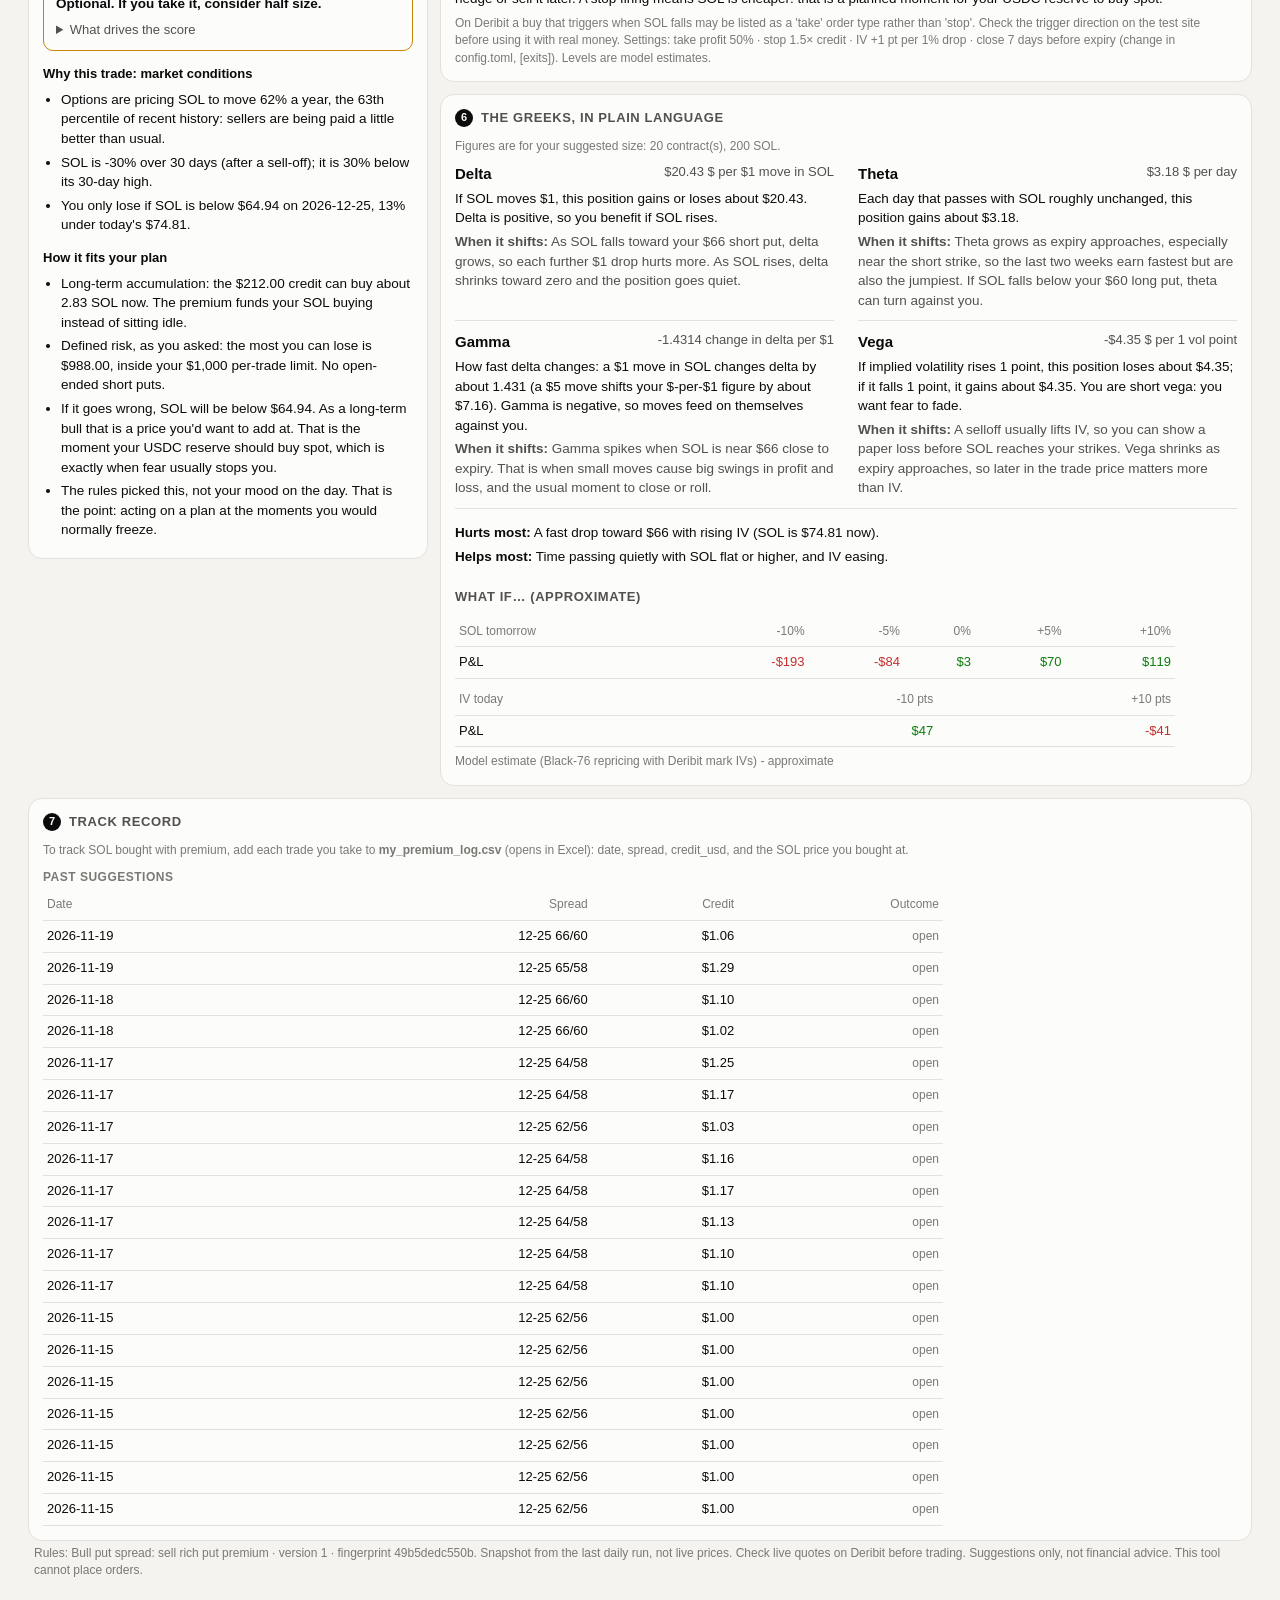
==== commit d53795ff: "Add project brief, roadmap and decision log; private laptop settings - CLAUDE.md: goals, non-negotia" ====
--- a/site/index.html
+++ b/site/index.html
@@ -158,9 +158,11 @@
 <body>
 <main id="app"><p class="muted">Loading…</p></main>
 <script src="data/data.js"></script>
+<script src="data/private/data.js"></script><!-- only exists on your own computer (private limits); ignored by Git -->
 <script>
 (async function () {
-  let D = window.SCANNER_DATA;
+  let D = window.SCANNER_PRIVATE_DATA || window.SCANNER_DATA;
+  const PRIVATE = !!window.SCANNER_PRIVATE_DATA;
   if (!D) { try { D = await (await fetch("data/latest.json", {cache:"no-store"})).json(); } catch (e) {} }
   const app = document.getElementById("app");
   if (!D || !D.latest) {
@@ -194,6 +196,7 @@
 
   const ageH = (Date.now() - new Date(D.last_good_at || L.generated_at)) / 36e5;
   let html = `<header><h1>SOL Vol Scanner</h1><div class="upd">Updated ${sgt(D.last_good_at || L.generated_at)} SGT<br>SOL ${usd(L.index_price)}</div></header>`;
+  if (PRIVATE) html += `<div class="banner info"><b>Private view</b> from this computer's last scan, sized with your own limits. Run run_scan.bat to refresh it; the online dashboard shows the generic $1,000 reference instead.</div>`;
   if (D.sample) html += `<div class="banner info"><b>Sample data.</b> These numbers are synthetic, made for testing. Run the scanner for real data.</div>`;
   if (D.status === "error") html += `<div class="banner warn"><b>Stale data.</b> The last run failed (${esc(D.error)}). Showing data from ${sgt(D.last_good_at)} SGT.</div>`;
   else if (ageH > 36 && !D.sample) html += `<div class="banner warn"><b>Stale data.</b> Last update was ${Math.round(ageH)} hours ago. Is the laptop's daily task running?</div>`;
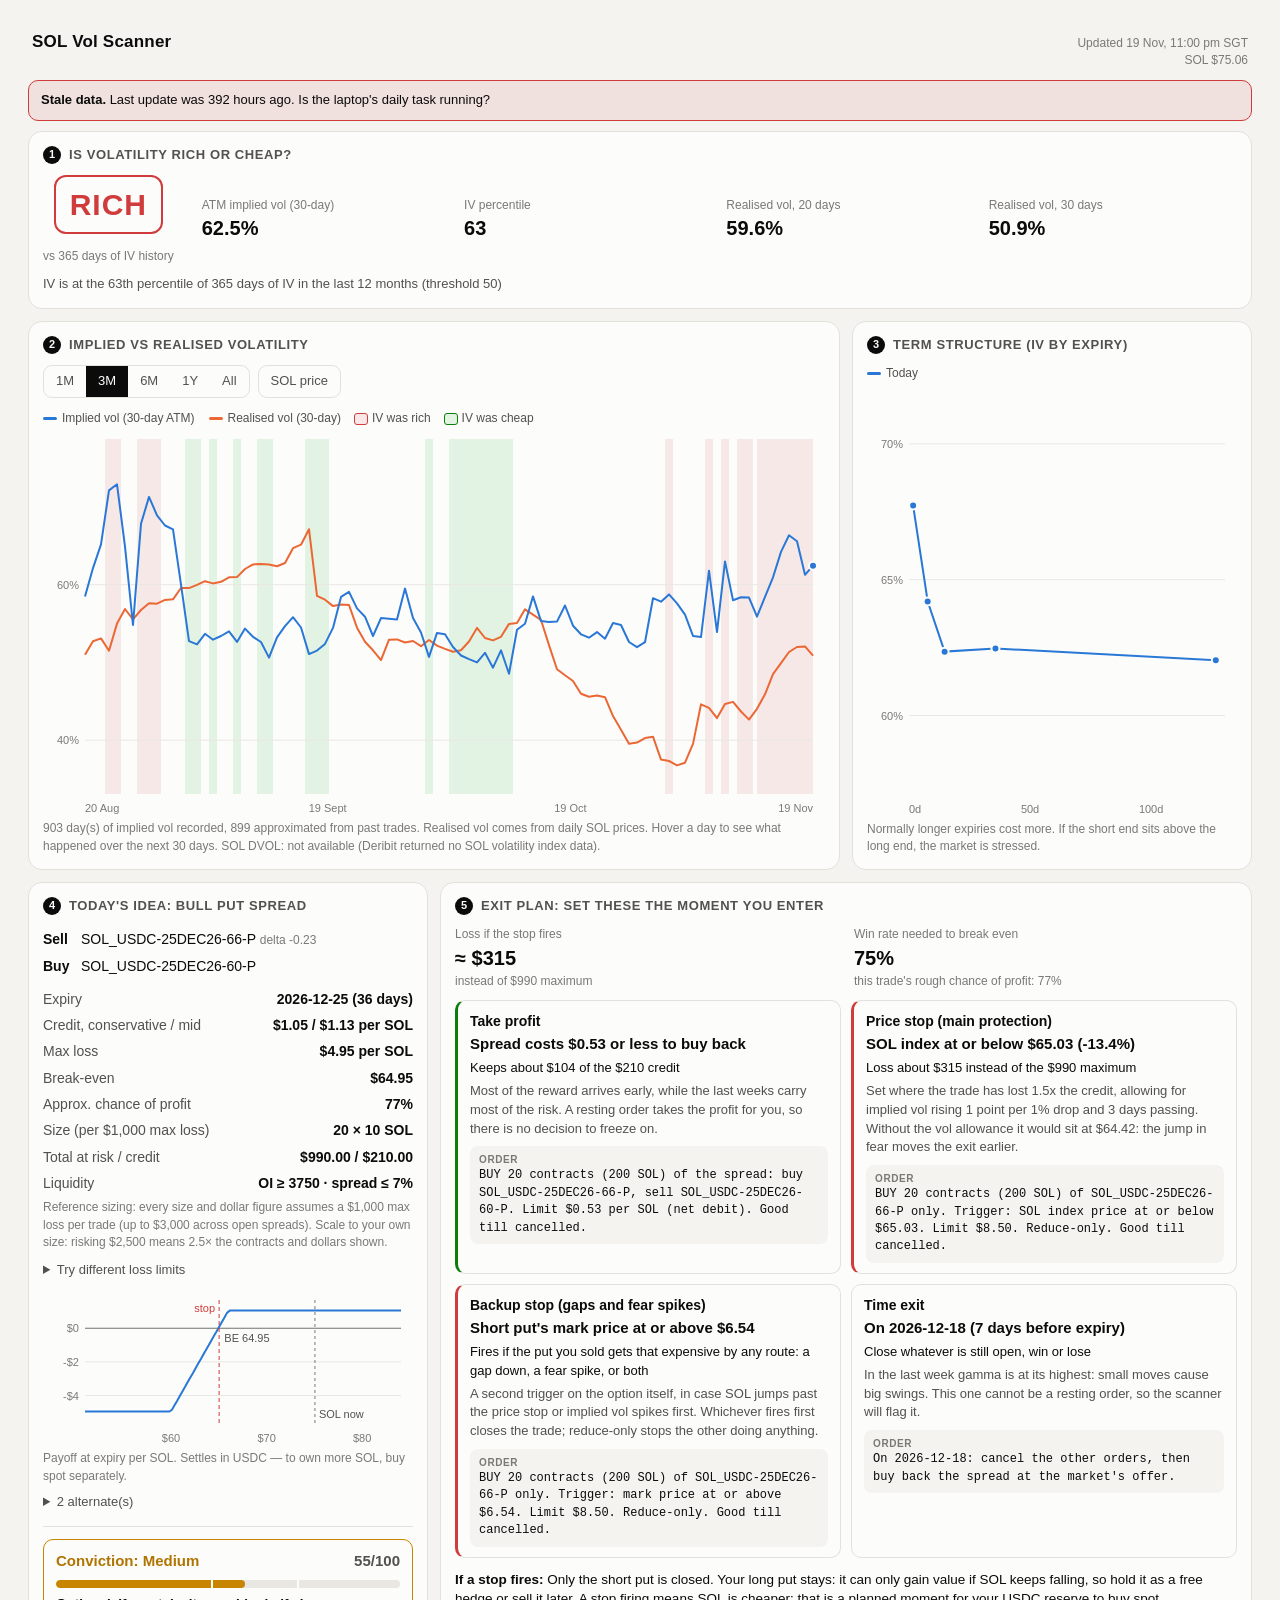
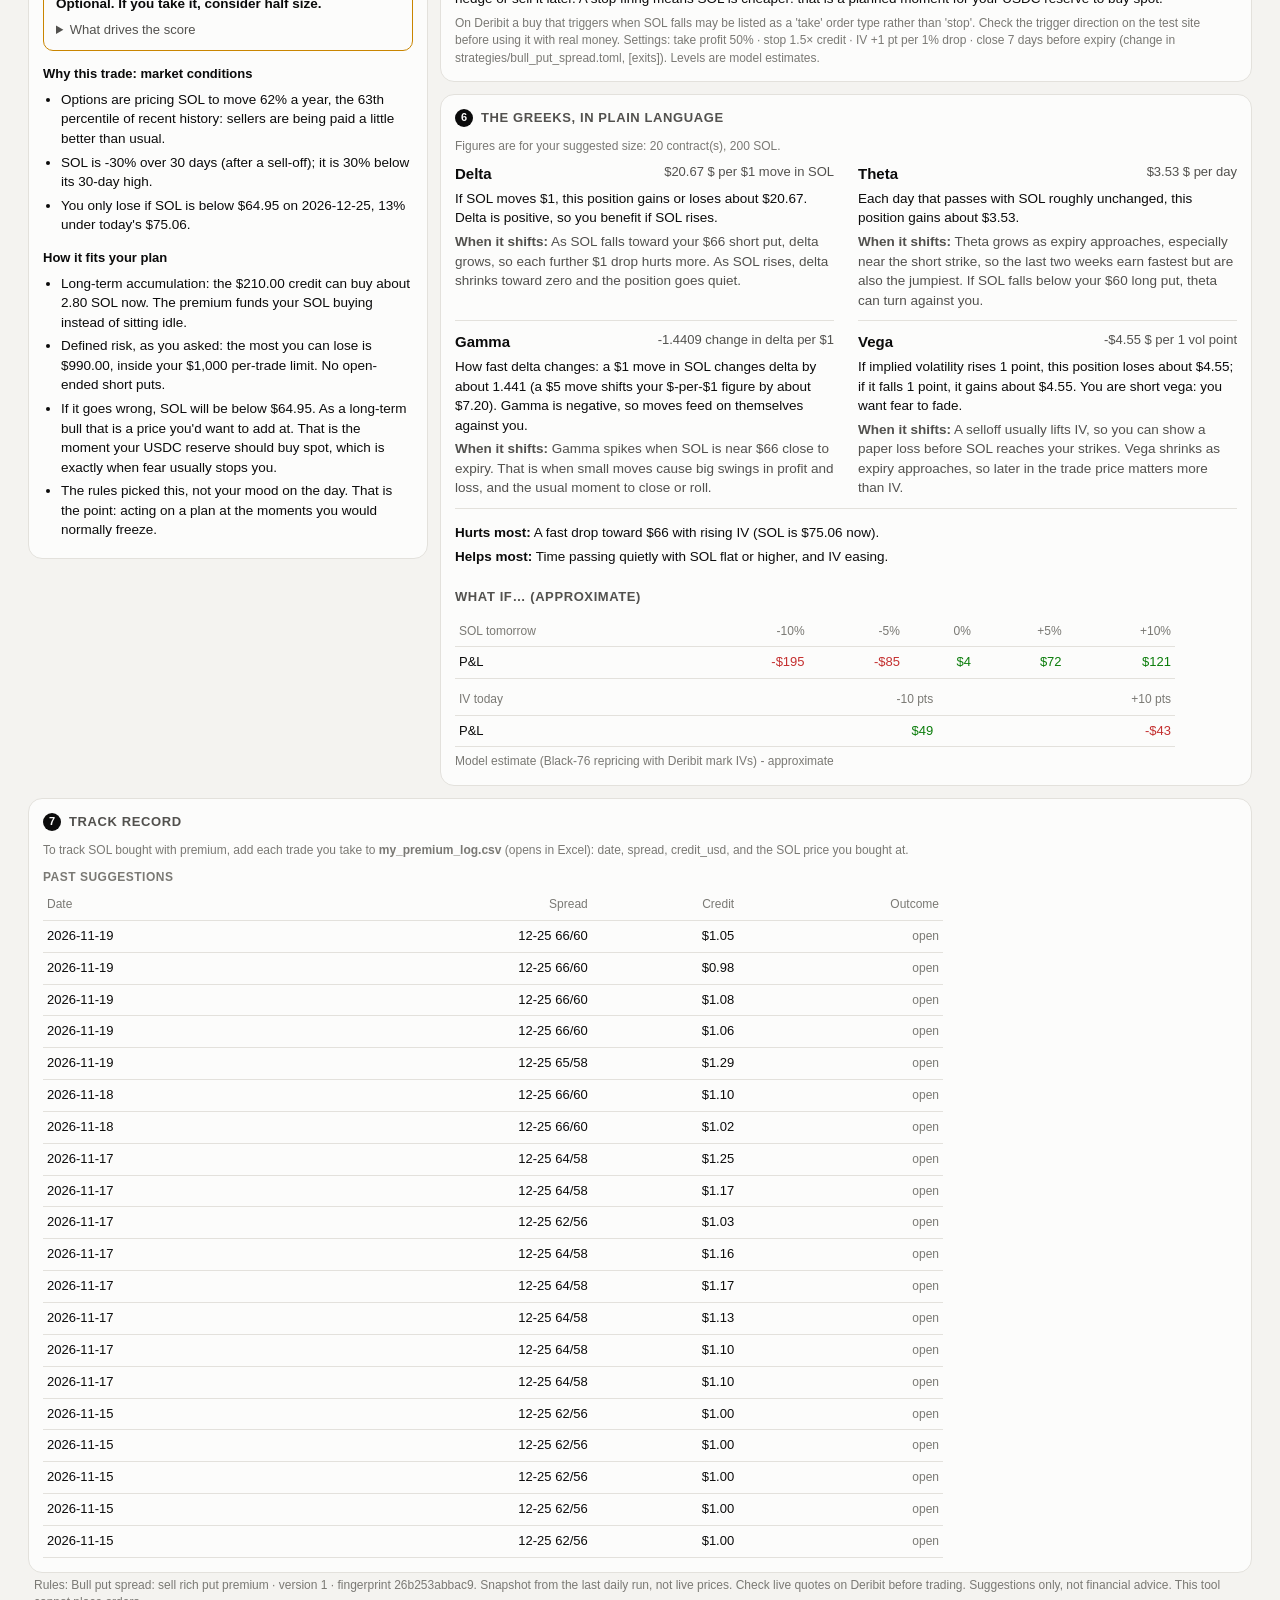
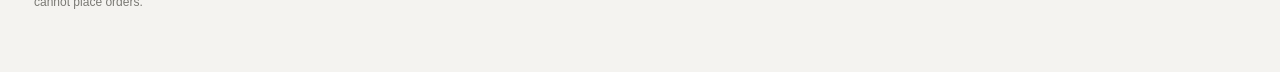
==== commit 80735118: "Step 4a: publish the evidence and the full strategy menu to the dashboard data - strategies/menu.tom" ====
--- a/site/index.html
+++ b/site/index.html
@@ -283,7 +283,7 @@
         <div class="el">${esc(st.level)}</div><p>${esc(st.result)}</p><p class="s">${esc(st.why)}</p>
         <div class="ticket"><span>Order</span>${esc(st.ticket)}</div></div>`).join("")}</div>
       <p class="after"><b>If a stop fires:</b> ${esc(E.after_stop)}</p>
-      <div class="muted">${esc(E.order_note)} Settings: take profit ${E.settings.take_profit_pct}%${E.settings.split_take_profit ? " on half" : ""} · stop ${E.settings.stop_multiple}× credit · IV +${E.settings.iv_points_per_pct_drop} pt per 1% drop · close ${E.settings.time_exit_dte} days before expiry (change in config.toml, [exits]). Levels are model estimates.</div>
+      <div class="muted">${esc(E.order_note)} Settings: take profit ${E.settings.take_profit_pct}%${E.settings.split_take_profit ? " on half" : ""} · stop ${E.settings.stop_multiple}× credit · IV +${E.settings.iv_points_per_pct_drop} pt per 1% drop · close ${E.settings.time_exit_dte} days before expiry (change in strategies/bull_put_spread.toml, [exits]). Levels are model estimates.</div>
     </section>`;
     const P = S.greeks_panel;
     html += `<section class="card a-greeks"><h2><span class="step">6</span>The Greeks, in plain language</h2><div class="muted" style="margin-bottom:8px">${esc(P.size_note)}</div>
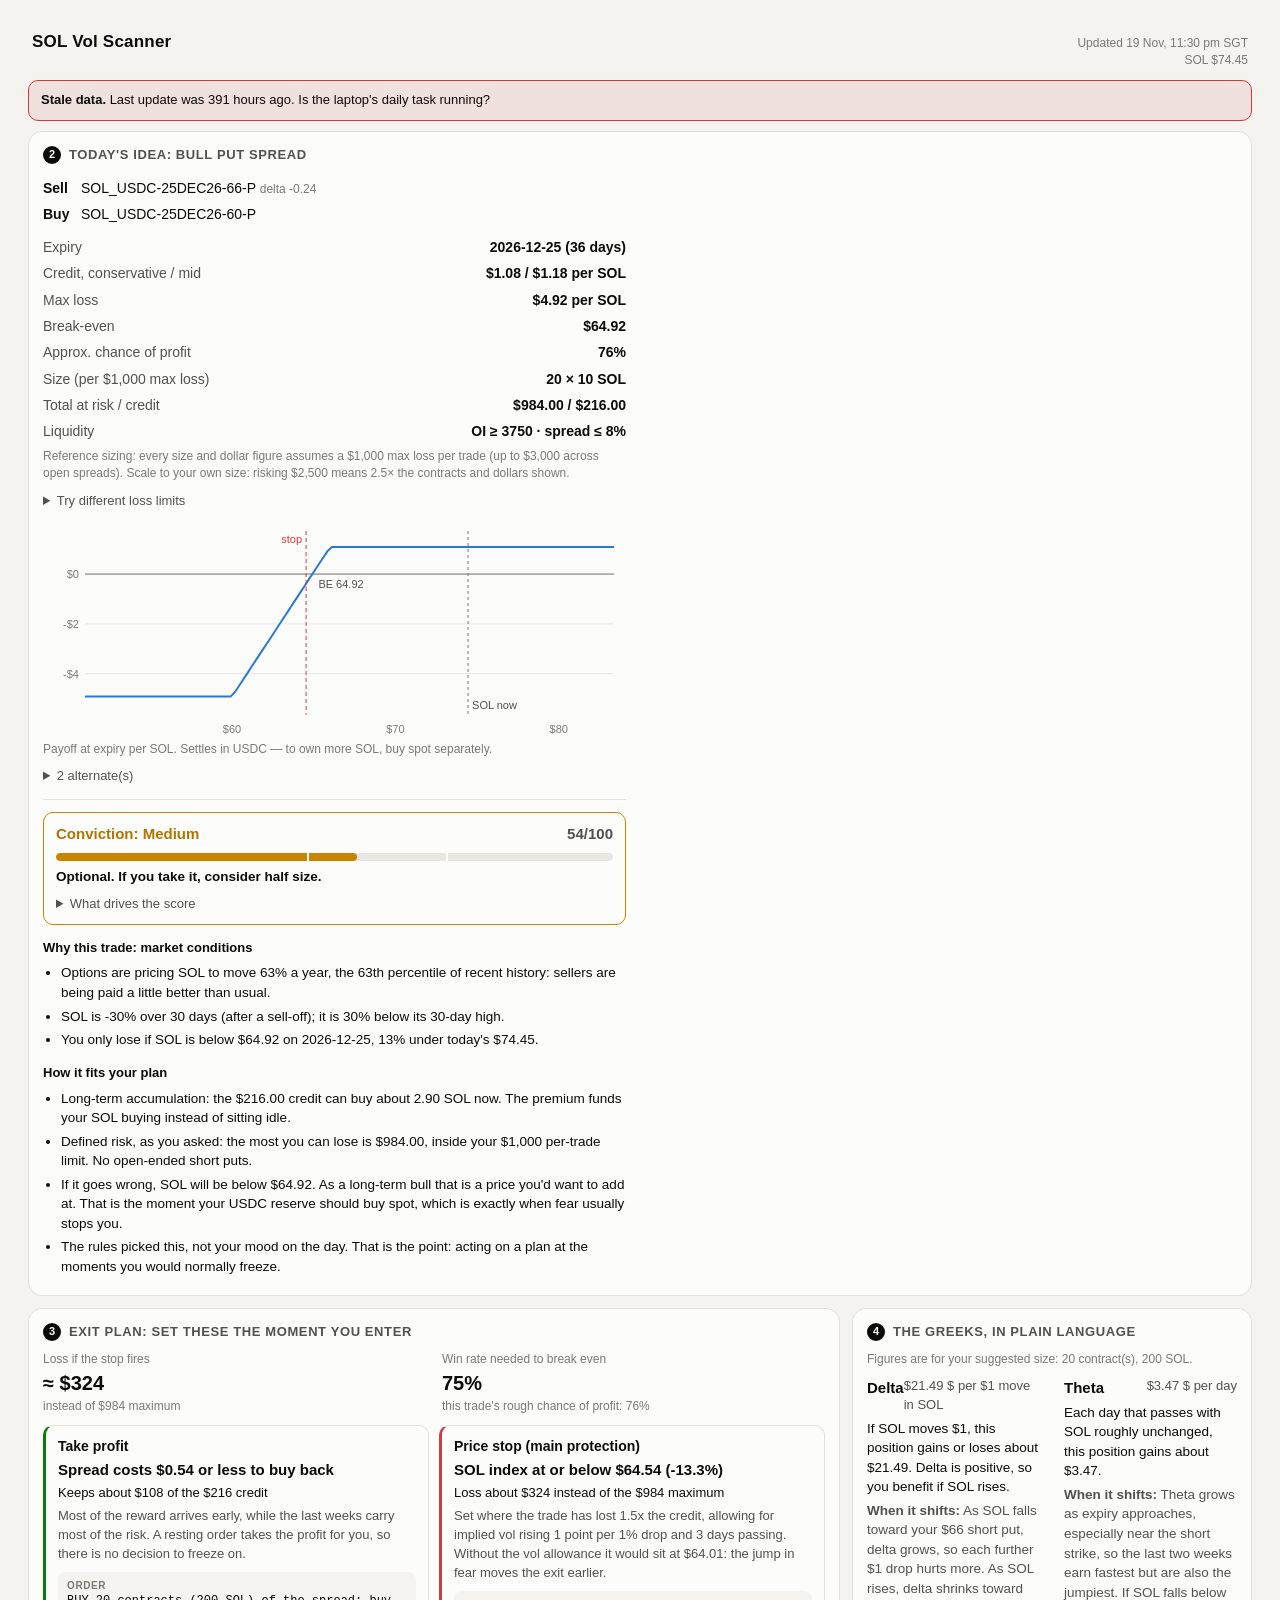
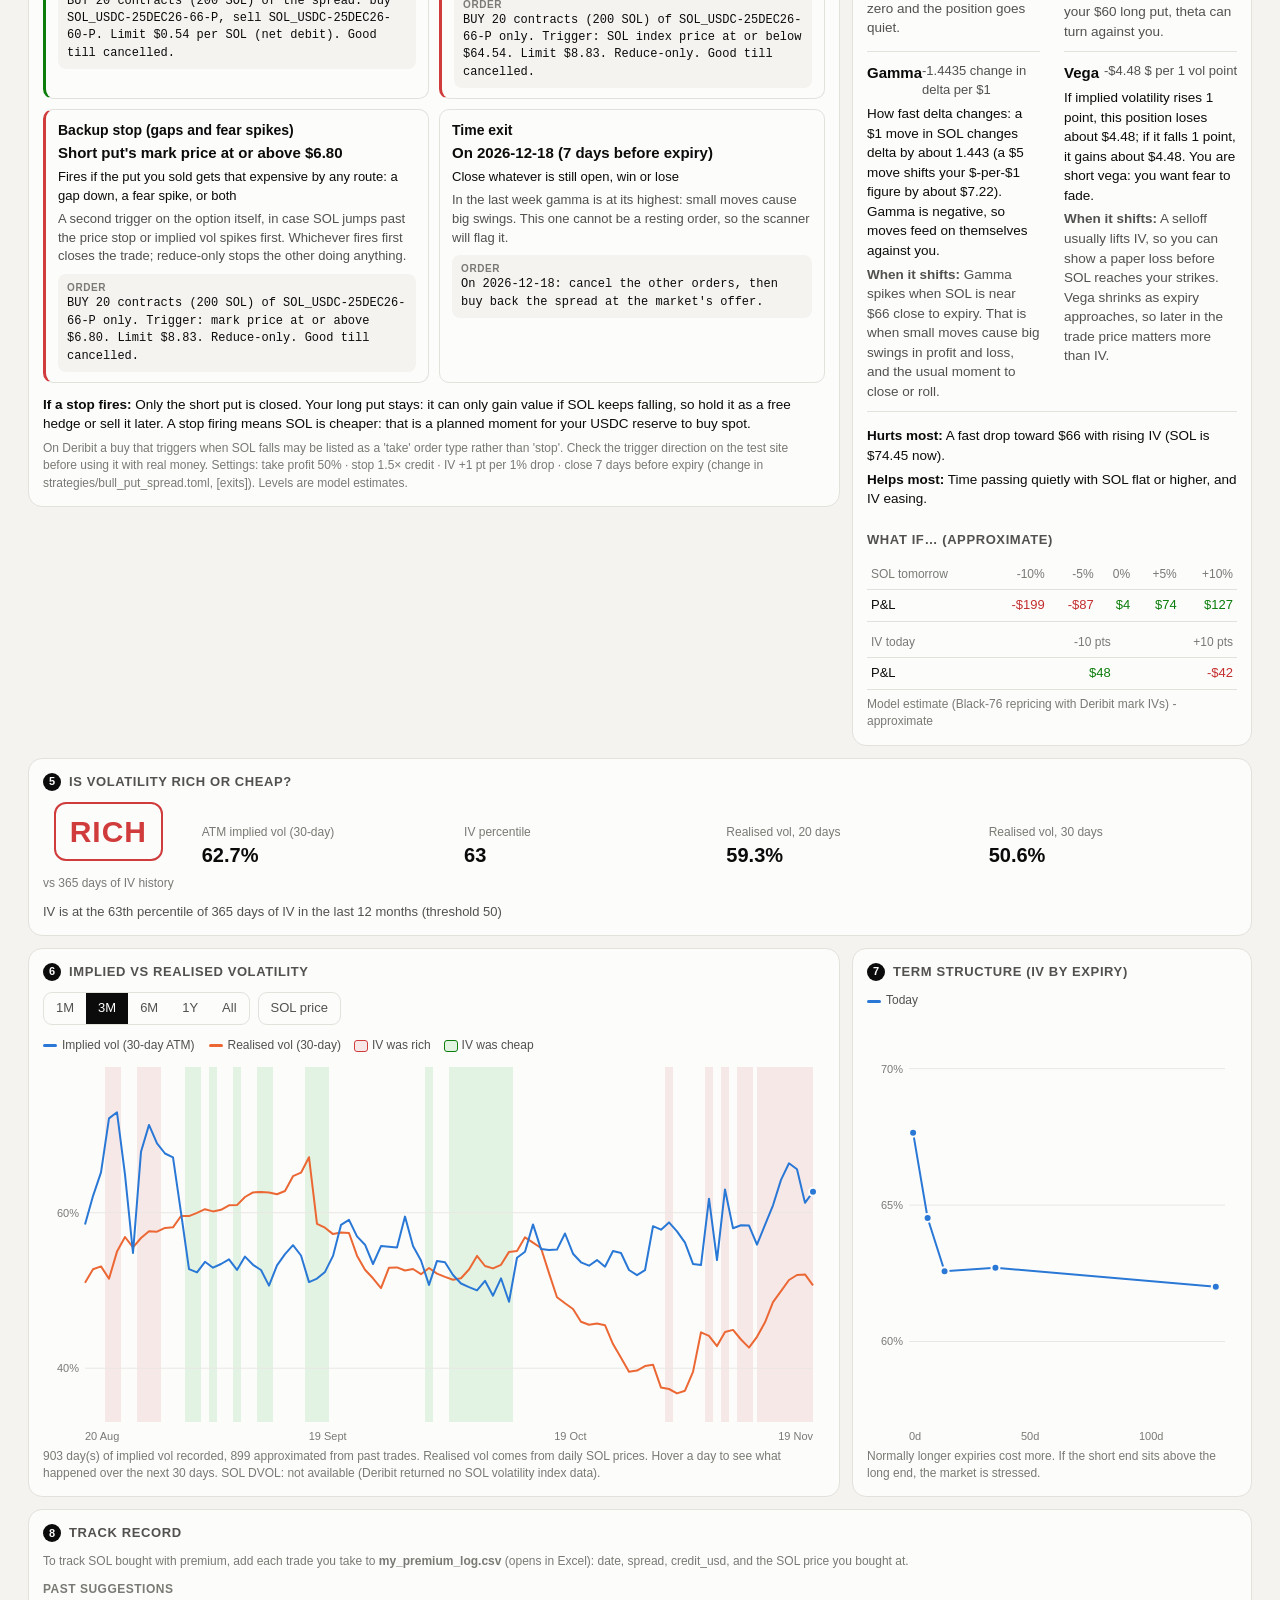
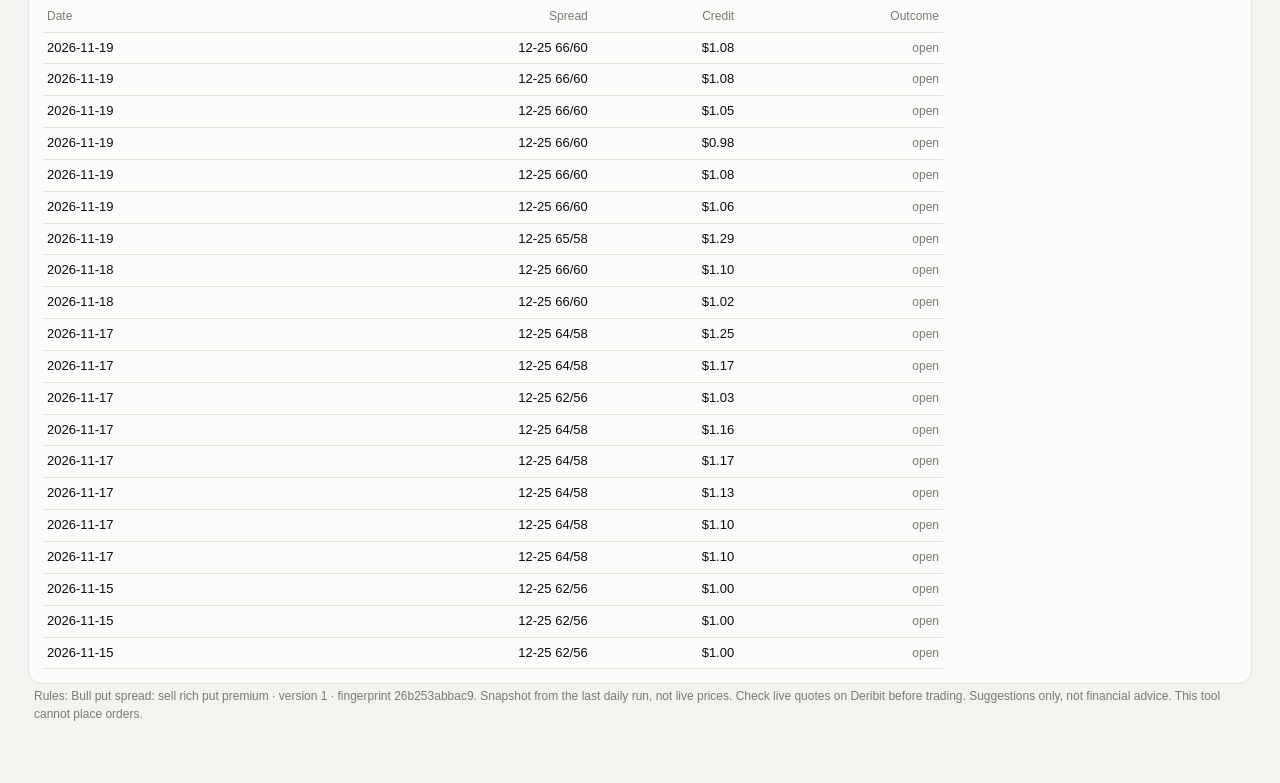
==== commit 0b535342: "Step 4b: daily page shows the evidence, for and against, and past days like today - report.py works " ====
--- a/site/index.html
+++ b/site/index.html
@@ -39,11 +39,12 @@
   padding:env(safe-area-inset-top) 0 env(safe-area-inset-bottom); }
 main { max-width:none; margin:0 auto; padding:12px 12px 40px; }
 .grid { display:grid; gap:12px; grid-template-columns:minmax(0,1fr);
-  grid-template-areas:"verdict" "hist" "term" "idea" "exit" "greeks" "log"; }
+  grid-template-areas:"exit" "greeks" "verdict" "hist" "term" "log"; }
+.grid.no-greeks { grid-template-areas:"verdict" "hist" "term" "log"; }
 .grid > .card { margin:0; min-width:0; }
-.a-idea, .a-greeks, .a-log, .a-exit { align-self:start; }
+.a-greeks, .a-log, .a-exit { align-self:start; }
 .a-verdict { grid-area:verdict; } .a-hist { grid-area:hist; } .a-term { grid-area:term; }
-.a-idea { grid-area:idea; } .a-greeks { grid-area:greeks; } .a-log { grid-area:log; }
+.a-greeks { grid-area:greeks; } .a-log { grid-area:log; }
 .step { display:inline-flex; align-items:center; justify-content:center; width:18px; height:18px; border-radius:50%;
   background:var(--text-primary); color:var(--surface-1); font-size:11px; font-weight:700; margin-right:8px; letter-spacing:0; vertical-align:1px; }
 .gitems .greek:first-child { border-top:0; padding-top:0; }
@@ -51,17 +52,20 @@
 @media (min-width:700px) {
   main { padding:20px 20px 48px; }
   .grid { grid-template-columns:repeat(2, minmax(0,1fr));
-    grid-template-areas:"verdict term" "hist hist" "idea exit" "greeks greeks" "log log"; }
-  .grid.no-greeks { grid-template-areas:"verdict term" "hist hist" "idea log"; }
+    grid-template-areas:"exit exit" "greeks greeks" "verdict term" "hist hist" "log log"; }
+  .grid.no-greeks { grid-template-areas:"verdict term" "hist hist" "log log"; }
+  .ev-cols { grid-template-columns:repeat(2, minmax(0,1fr)); }
   header h1 { font-size:20px; }
 }
 /* desktop: 1 market read -> 2-3 context -> 4-5 the idea and its risk -> 6 track record */
 @media (min-width:1100px) {
   main { padding:24px 28px 56px; }
   .grid { grid-template-columns:repeat(3, minmax(0,1fr));
-    grid-template-areas:"verdict verdict verdict" "hist hist term" "idea exit exit" "idea greeks greeks" "log log log"; }
+    grid-template-areas:"exit exit greeks" "verdict verdict verdict" "hist hist term" "log log log"; }
+  .idea-cols { display:grid; grid-template-columns:minmax(0,1fr) minmax(0,1fr); gap:28px; align-items:start; }
+  .idea-cols > .idea-right > :first-child { margin-top:0; }
   .grid .esteps { grid-template-columns:repeat(2, minmax(0,1fr)); }
-  .grid.no-greeks { grid-template-areas:"verdict verdict verdict" "hist hist term" "idea log log"; }
+  .grid.no-greeks { grid-template-areas:"verdict verdict verdict" "hist hist term" "log log log"; }
   .grid .stats { grid-template-columns:repeat(4, minmax(0,1fr)); }
   .gitems { display:grid; grid-template-columns:repeat(2, minmax(0,1fr)); column-gap:24px; }
   .gitems .greek:nth-child(2) { border-top:0; padding-top:0; }
@@ -153,6 +157,37 @@
 .tl-out { font-size:13.5px; margin-bottom:6px; }
 footer { font-size:12px; color:var(--text-muted); padding:4px 6px; }
 .no-trade { font-size:16px; font-weight:650; margin-bottom:6px; }
+:root { --amber:#b07400; --amber-band:rgba(201,133,0,.10); }
+@media (prefers-color-scheme: dark) { :root { --amber:#eda100; --amber-band:rgba(237,161,0,.12); } }
+.glance-line { font-size:13.5px; color:var(--text-secondary); margin:0 0 10px; }
+.glance { display:grid; gap:0; }
+.grow { display:grid; grid-template-columns:minmax(0,1fr) auto; gap:2px 10px; padding:8px 0; border-top:1px solid var(--border); }
+.grow:first-child { border-top:0; }
+.grow .gn { font-weight:650; } .grow .gm { font-size:12px; color:var(--text-muted); text-align:right; white-space:nowrap; }
+.grow .gt { grid-column:1 / -1; font-size:13px; color:var(--text-secondary); }
+.grow .chip { display:inline-block; font-size:11px; font-weight:700; letter-spacing:.4px; text-transform:uppercase; padding:1px 7px;
+  border-radius:9px; border:1px solid var(--border); color:var(--text-secondary); margin-left:6px; vertical-align:1px; }
+.grow.suggested { background:var(--cheap-band); border-radius:10px; padding:8px 10px; border-top-color:transparent; }
+.grow.suggested .chip { border-color:var(--good); color:var(--good); }
+.grow.no_trade .chip { border-color:var(--amber); color:var(--amber); }
+.grow.not_built { opacity:.55; }
+.grow a { color:inherit; }
+.glance-foot { margin-top:10px; font-weight:650; }
+.a-idea { margin-bottom:12px; scroll-margin-top:12px; }
+.box { margin-top:16px; border-top:1px solid var(--border); padding-top:12px; }
+.box h3 { font-size:13px; margin:0 0 6px; text-transform:uppercase; letter-spacing:.5px; color:var(--text-secondary); }
+.ev-title { font-size:16px; font-weight:700; } .ev-title.thin, .ev-title.mixed, .ev-title.losing { color:var(--amber); }
+.ev-title.consistent:not(.thin) { color:var(--good); }
+.ev-cols { display:grid; gap:12px; grid-template-columns:minmax(0,1fr); margin-top:8px; }
+.ev-col { border:1px solid var(--border); border-radius:10px; padding:10px 12px; }
+.ev-col.held_back { border-color:var(--text-secondary); }
+.ev-col h4 { margin:0 0 2px; font-size:14px; } .ev-col .kv { font-size:13px; margin-top:8px; }
+ul.ticks, ul.cautions { list-style:none; padding:0; margin:4px 0 8px; font-size:13.5px; }
+ul.ticks li, ul.cautions li { padding:3px 0 3px 22px; position:relative; }
+ul.ticks li::before { content:"✓"; position:absolute; left:2px; color:var(--good); font-weight:700; }
+ul.cautions li { background:var(--amber-band); border-radius:6px; padding:5px 8px 5px 26px; margin:4px 0; }
+ul.cautions li::before { content:"!"; position:absolute; left:9px; color:var(--amber); font-weight:800; }
+.sim-group { margin-top:8px; } .sim-group h4 { font-size:12.5px; margin:8px 0 2px; color:var(--text-secondary); }
 </style>
 </head>
 <body>
@@ -195,55 +230,62 @@
   }
 
   const ageH = (Date.now() - new Date(D.last_good_at || L.generated_at)) / 36e5;
+  const R = L.report || null;                         // the page's explanations, all worked out in Python
   let html = `<header><h1>SOL Vol Scanner</h1><div class="upd">Updated ${sgt(D.last_good_at || L.generated_at)} SGT<br>SOL ${usd(L.index_price)}</div></header>`;
   if (PRIVATE) html += `<div class="banner info"><b>Private view</b> from this computer's last scan, sized with your own limits. Run run_scan.bat to refresh it; the online dashboard shows the generic $1,000 reference instead.</div>`;
   if (D.sample) html += `<div class="banner info"><b>Sample data.</b> These numbers are synthetic, made for testing. Run the scanner for real data.</div>`;
   if (D.status === "error") html += `<div class="banner warn"><b>Stale data.</b> The last run failed (${esc(D.error)}). Showing data from ${sgt(D.last_good_at)} SGT.</div>`;
   else if (ageH > 36 && !D.sample) html += `<div class="banner warn"><b>Stale data.</b> Last update was ${Math.round(ageH)} hours ago. Is the laptop's daily task running?</div>`;
   if (L.checks && L.checks.price_units && L.checks.price_units.ok === false) html += `<div class="banner warn">${esc(L.checks.price_units.note)}</div>`;
-
-  // ---- verdict
-  const metric = V.mode === "percentile"
-    ? `<div class="stat"><div class="k">IV percentile</div><div class="v">${Math.round(V.percentile)}</div></div>`
-    : `<div class="stat"><div class="k">IV / RV30 (bootstrap)</div><div class="v">${V.iv_rv_ratio ? V.iv_rv_ratio.toFixed(2) + "×" : "n/a"}</div></div>`;
-  html += `<div class="grid${S ? "" : " no-greeks"}"><section class="card a-verdict"><h2><span class="step">1</span>Is volatility rich or cheap?</h2>
-    <div class="vbody"><div class="verdict"><span class="badge ${V.label}">${V.label}</span>
-      <div class="muted">${V.mode === "percentile" ? `vs ${V.history_days} days of IV history` : `${V.history_days || 0} of ${D.config?.vol?.min_history_days ?? 60} days of IV history collected — using IV vs realised vol until then`}</div></div>
-    <div class="stats">
-      <div class="stat"><div class="k">ATM implied vol (30-day)</div><div class="v">${pct(V.atm_iv)}</div></div>
-      ${metric}
-      <div class="stat"><div class="k">Realised vol, 20 days</div><div class="v">${pct(V.rv20)}</div></div>
-      <div class="stat"><div class="k">Realised vol, 30 days</div><div class="v">${pct(V.rv30)}</div></div>
-    </div></div>
-    <div class="reason">${esc(V.reason)}</div></section>`;
-
-  // ---- charts
-  html += `<section class="card a-hist"><h2><span class="step">2</span>Implied vs realised volatility</h2>
-    <div class="controls"><div class="seg" id="rng">${["1M","3M","6M","1Y","All"].map((r,i)=>`<button data-d="${[30,91,182,365,1000][i]}" class="${r==="3M"?"on":""}">${r}</button>`).join("")}</div>
-      <div class="seg"><button id="pricebtn" aria-pressed="false">SOL price</button></div></div>
-    <div class="legend"><span><i style="background:var(--series-iv)"></i>Implied vol (30-day ATM)</span><span><i style="background:var(--series-rv)"></i>Realised vol (30-day)</span><span id="pricelegend" hidden><i style="background:var(--series-price)"></i>SOL price (lower panel)</span>
-      <span><i class="band" style="background:var(--rich-band);outline:1px solid var(--rich)"></i>IV was rich</span><span><i class="band" style="background:var(--cheap-band);outline:1px solid var(--cheap)"></i>IV was cheap</span></div>
-    <div class="chart" id="hist"></div>
-    <div class="muted" id="histnote"></div></section>`;
-  html += `<section class="card a-term"><h2><span class="step">3</span>Term structure (IV by expiry)</h2>
-    <div class="legend"><span><i style="background:var(--series-iv)"></i>Today</span>${L.term_structure_last_week ? `<span><i style="background:var(--series-faded)"></i>${L.term_structure_last_week.date}</span>` : ""}</div>
-    <div class="chart" id="term"></div>
-    <div class="muted">Normally longer expiries cost more. If the short end sits above the long end, the market is stressed.</div></section>`;
-
-  // ---- suggestion
-  if (!S) {
-    const W = L.why_no_trade || {market:[L.no_trade_reason], goals:[]};
-    html += `<section class="card a-idea"><h2><span class="step">4</span>Today's idea</h2><div class="no-trade">No trade today</div>
-      <div class="why" style="border-top:0;margin-top:4px;padding-top:0">
-        <div class="conv None"><div class="conv-top"><span class="lbl">Conviction: none</span><span class="sc">no trade</span></div>
-          <div class="conv-act">Sitting out is the right call today. Nothing passed the rules.</div></div>
-        <h3>Market conditions</h3><ul>${W.market.map(t => `<li>${esc(t)}</li>`).join("")}</ul>
-        ${W.goals.length ? `<h3>How this fits your plan</h3><ul>${W.goals.map(t => `<li>${esc(t)}</li>`).join("")}</ul>` : ""}
-      </div></section>`;
-  } else {
-    const z = S.sizing;
-    html += `<section class="card a-idea"><h2><span class="step">4</span>Today's idea: bull put spread</h2>
-      <div class="legs"><div><span class="act">Sell</span>${esc(S.short_leg.name)} <span class="muted">delta ${S.short_delta.toFixed(2)}</span></div>
+  if (R) R.banners.forEach(b => { html += `<div class="banner warn">${esc(b.text)}</div>`; });
+
+  // ---- 1. today at a glance: every strategy on the menu
+  if (R) {
+    const G = R.glance;
+    html += `<section class="card a-glance"><h2><span class="step">1</span>Today at a glance</h2>
+      <p class="glance-line">${esc(G.line)}</p>
+      <div class="glance">${G.rows.map(r => `<div class="grow ${r.status}">
+        <div class="gn">${r.card ? `<a href="#${r.card}">${esc(r.name)}</a>` : esc(r.name)}<span class="chip">${esc(r.status.replace("_", " "))}</span></div>
+        <div class="gm">for ${esc(r.market_text)}</div>
+        <div class="gt">${esc(r.text)}${r.card ? ` <a href="#${r.card}">See the idea ↓</a>` : ""}</div></div>`).join("")}</div>
+      ${G.footer ? `<div class="glance-foot">${esc(G.footer)}</div>` : ""}</section>`;
+  }
+
+  // ---- 2. today's idea card(s): one per suggested strategy (built from its entry in L.strategies)
+  const cardOf = id => (R ? R.cards.find(c => c.id === id) : null);
+  function evidenceBox(C) {
+    if (!C.evidence) return `<div class="box"><h3>How much to trust this rule</h3><p class="muted">${esc(C.evidence_missing)}</p></div>`;
+    const E = C.evidence;
+    return `<div class="box"><h3>How much to trust this rule</h3>
+      <div class="ev-title ${E.label}${E.thin ? " thin" : ""}">${esc(E.title)}</div><div class="muted">${esc(E.meaning)}</div>
+      <div class="ev-cols">${E.windows.map(w => `<div class="ev-col ${w.key}"><h4>${esc(w.title)}</h4><div class="muted">${esc(w.label)}</div>
+        <div class="kv">${w.rows.map(r => `<div class="k">${esc(r.name)}</div><div class="v${r.value != null && ["total_per_1000","avg_per_1000","hold_sol","dca_sol"].includes(r.key) ? (r.value >= 0 ? " pos" : " neg") : ""}">${esc(r.text)}</div>`).join("")}</div></div>`).join("")}</div>
+      <p class="muted" style="margin:8px 0 0"><b>${esc(E.unseen_note)}</b> ${esc(E.per_1000_note)}</p>
+      <p class="muted" style="margin:4px 0 0">${esc(E.versions_note)}</p></div>`;
+  }
+  function forAgainst(C) {
+    return `<div class="box"><h3>For and against today</h3>
+      <div class="muted">For: rules this trade passed</div><ul class="ticks">${C.for.map(t => `<li>${esc(t)}</li>`).join("")}</ul>
+      ${C.cautions.length ? `<div class="muted">Cautions</div><ul class="cautions">${C.cautions.map(c => `<li>${esc(c.text)}</li>`).join("")}</ul>` : `<div class="muted">No cautions fired today.</div>`}
+      <p class="muted" style="margin:6px 0 0">${esc(C.closing)}</p></div>`;
+  }
+  function similarBox(C) {
+    const M = C.similar;
+    if (!M) return "";
+    const table = g => g.rows.length ? `<div class="sim-group"><h4>${esc(g.title)}</h4><table><tr><th>Entry date</th><th>SOL then</th><th>30-day move then</th><th>Result per $1,000</th><th>How it exited</th></tr>
+      ${g.rows.map(r => `<tr><td>${r.date}</td><td>${usd(r.sol)}</td><td>${r.move_30d_pct > 0 ? "+" : ""}${r.move_30d_pct.toFixed(1)}%</td><td class="${r.pnl_per_1000 >= 0 ? "pos" : "neg"}">${esc(r.result)}</td><td>${esc(r.exit)}</td></tr>`).join("")}</table></div>` : "";
+    const groups = M.windows.map(table).join("");
+    const DT = C.during_trade;
+    return `<div class="box"><h3>Results on past days like today</h3><div class="muted">${esc(M.rule)}</div>
+      <p style="margin:6px 0;font-weight:650">${esc(M.text)}</p>
+      ${M.enough ? groups : (M.count ? `<details><summary>Show the ${M.count} day(s) anyway</summary>${groups}</details>` : "")}
+      ${DT && DT.rows.length ? `<details><summary>${esc(DT.label)}</summary><div class="muted">${esc(DT.note)}</div><table><tr><th>Period</th><th>Verdict and SOL during the trade</th><th>Trades</th><th>Wins</th><th>Total per $1,000</th></tr>
+        ${DT.rows.map(r => `<tr><td>${esc(r.window)}</td><td>${esc(r.group)}</td><td>${r.trades}</td><td>${r.wins}</td><td class="${r.total_per_1000 >= 0 ? "pos" : "neg"}">${esc(r.text)}</td></tr>`).join("")}</table></details>` : ""}</div>`;
+  }
+  function ideaCard(row, primary) {
+    const S = row.suggestion, z = S.sizing, C = cardOf(row.id);
+    const id = n => primary ? ` id="${n}"` : "";
+    const left = `<div class="legs"><div><span class="act">Sell</span>${esc(S.short_leg.name)} <span class="muted">delta ${S.short_delta.toFixed(2)}</span></div>
       <div><span class="act">Buy</span>${esc(S.long_leg.name)}</div></div>
       <div class="kv">
         <div class="k">Expiry</div><div class="v">${S.expiry} (${Math.round(S.dte)} days)</div>
@@ -257,7 +299,7 @@
       </div>
       ${z.note ? `<div class="banner warn" style="margin-top:10px">${esc(z.note)}</div>` : ""}
       ${D.config.risk.reference_sizing ? `<div class="muted" style="margin-top:6px">Reference sizing: every size and dollar figure assumes a $1,000 max loss per trade (up to $3,000 across open spreads). Scale to your own size: risking $2,500 means 2.5× the contracts and dollars shown.</div>` : ""}
-      <details class="tryl"><summary>Try different loss limits</summary>
+      ${primary ? `<details class="tryl"><summary>Try different loss limits</summary>
         <div class="tl-grid">
           <label>Max loss per trade ($)<input id="tl-per" type="number" min="0" step="10" value="${D.config.risk.max_loss_per_trade_usd}"></label>
           <label>Max loss, all spreads ($)<input id="tl-tot" type="number" min="0" step="10" value="${D.config.risk.max_total_spread_risk_usd}"></label>
@@ -266,14 +308,62 @@
         <div id="tl-out" class="tl-out"></div>
         <div class="muted">Preview only. To keep new limits, double-click <b>set_limits.bat</b> on the laptop, then rescan.</div>
       </details>
-      <div class="chart" id="payoff" style="margin-top:10px"></div>
-      <div class="muted">Payoff at expiry per SOL. Settles in USDC — to own more SOL, buy spot separately.</div>
-      ${L.alternates && L.alternates.length ? `<details><summary>${L.alternates.length} alternate(s)</summary><table><tr><th>Expiry</th><th>Strikes</th><th>Credit</th><th>Max loss</th></tr>
+      <div class="chart"${id("payoff")} style="margin-top:10px"></div>
+      <div class="muted">Payoff at expiry per SOL. Settles in USDC — to own more SOL, buy spot separately.</div>` : ""}
+      ${primary && L.alternates && L.alternates.length ? `<details><summary>${L.alternates.length} alternate(s)</summary><table><tr><th>Expiry</th><th>Strikes</th><th>Credit</th><th>Max loss</th></tr>
         ${L.alternates.map(a => `<tr><td>${a.expiry}</td><td>${a.short_leg.strike}/${a.long_leg.strike}</td><td>${usd(a.credit_conservative)}</td><td>${usd(a.max_loss)}</td></tr>`).join("")}</table></details>` : ""}
-      ${whyBlock(S)}
-    </section>`;
+      ${whyBlock(S)}`;
+    const right = C ? evidenceBox(C) + forAgainst(C) + similarBox(C) : "";
+    return `<section class="card a-idea" id="idea-${esc(row.id)}"><h2><span class="step">2</span>Today's idea: ${esc(row.name.toLowerCase())}</h2>
+      <div class="idea-cols"><div class="idea-left">${left}</div><div class="idea-right">${right}</div></div></section>`;
+  }
+  const rows = (L.strategies || []).filter(r => r.status === "suggested" && r.suggestion);
+  const ideaRows = rows.length ? rows : (S ? [{id: "bull_put_spread", name: "Bull put spread", suggestion: S}] : []);
+  ideaRows.forEach((r, i) => { html += ideaCard(r, i === 0); });
+  if (!ideaRows.length) {
+    const W = L.why_no_trade || {market:[L.no_trade_reason], goals:[]};
+    html += `<section class="card a-idea"><h2><span class="step">2</span>Today's idea</h2><div class="no-trade">No trade today</div>
+      <div class="why" style="border-top:0;margin-top:4px;padding-top:0">
+        <div class="conv None"><div class="conv-top"><span class="lbl">Conviction: none</span><span class="sc">no trade</span></div>
+          <div class="conv-act">Sitting out is the right call today. Nothing passed the rules.</div></div>
+        <h3>Market conditions</h3><ul>${W.market.map(t => `<li>${esc(t)}</li>`).join("")}</ul>
+        ${W.goals.length ? `<h3>How this fits your plan</h3><ul>${W.goals.map(t => `<li>${esc(t)}</li>`).join("")}</ul>` : ""}
+      </div></section>`;
+  }
+
+  // ---- verdict
+  const metric = V.mode === "percentile"
+    ? `<div class="stat"><div class="k">IV percentile</div><div class="v">${Math.round(V.percentile)}</div></div>`
+    : `<div class="stat"><div class="k">IV / RV30 (bootstrap)</div><div class="v">${V.iv_rv_ratio ? V.iv_rv_ratio.toFixed(2) + "×" : "n/a"}</div></div>`;
+  let lower = `<section class="card a-verdict"><h2><span class="step">5</span>Is volatility rich or cheap?</h2>
+    <div class="vbody"><div class="verdict"><span class="badge ${V.label}">${V.label}</span>
+      <div class="muted">${V.mode === "percentile" ? `vs ${V.history_days} days of IV history` : `${V.history_days || 0} of ${D.config?.vol?.min_history_days ?? 60} days of IV history collected — using IV vs realised vol until then`}</div></div>
+    <div class="stats">
+      <div class="stat"><div class="k">ATM implied vol (30-day)</div><div class="v">${pct(V.atm_iv)}</div></div>
+      ${metric}
+      <div class="stat"><div class="k">Realised vol, 20 days</div><div class="v">${pct(V.rv20)}</div></div>
+      <div class="stat"><div class="k">Realised vol, 30 days</div><div class="v">${pct(V.rv30)}</div></div>
+    </div></div>
+    <div class="reason">${esc(V.reason)}</div></section>`;
+  html += `<div class="grid${S ? "" : " no-greeks"}">` + lower;
+
+  // ---- charts
+  html += `<section class="card a-hist"><h2><span class="step">6</span>Implied vs realised volatility</h2>
+    <div class="controls"><div class="seg" id="rng">${["1M","3M","6M","1Y","All"].map((r,i)=>`<button data-d="${[30,91,182,365,1000][i]}" class="${r==="3M"?"on":""}">${r}</button>`).join("")}</div>
+      <div class="seg"><button id="pricebtn" aria-pressed="false">SOL price</button></div></div>
+    <div class="legend"><span><i style="background:var(--series-iv)"></i>Implied vol (30-day ATM)</span><span><i style="background:var(--series-rv)"></i>Realised vol (30-day)</span><span id="pricelegend" hidden><i style="background:var(--series-price)"></i>SOL price (lower panel)</span>
+      <span><i class="band" style="background:var(--rich-band);outline:1px solid var(--rich)"></i>IV was rich</span><span><i class="band" style="background:var(--cheap-band);outline:1px solid var(--cheap)"></i>IV was cheap</span></div>
+    <div class="chart" id="hist"></div>
+    <div class="muted" id="histnote"></div></section>`;
+  html += `<section class="card a-term"><h2><span class="step">7</span>Term structure (IV by expiry)</h2>
+    <div class="legend"><span><i style="background:var(--series-iv)"></i>Today</span>${L.term_structure_last_week ? `<span><i style="background:var(--series-faded)"></i>${L.term_structure_last_week.date}</span>` : ""}</div>
+    <div class="chart" id="term"></div>
+    <div class="muted">Normally longer expiries cost more. If the short end sits above the long end, the market is stressed.</div></section>`;
+
+  // ---- exit plan and Greeks for today's idea (below the idea card)
+  if (S) {
     const E = S.exit_plan;
-    if (E) html += `<section class="card a-exit"><h2><span class="step">5</span>Exit plan: set these the moment you enter</h2>
+    if (E) html += `<section class="card a-exit"><h2><span class="step">3</span>Exit plan: set these the moment you enter</h2>
       <div class="exit-sum">
         <div class="stat"><div class="k">Loss if the stop fires</div><div class="v">≈ ${usd(E.loss_at_stop_usd, 0)}</div><div class="muted">instead of ${usd(E.max_loss_usd, 0)} maximum</div></div>
         <div class="stat"><div class="k">Win rate needed to break even</div><div class="v">${Math.round(E.breakeven_win_rate * 100)}%</div><div class="muted">this trade's rough chance of profit: ${Math.round(E.prob_profit_approx * 100)}%</div></div>
@@ -286,7 +376,7 @@
       <div class="muted">${esc(E.order_note)} Settings: take profit ${E.settings.take_profit_pct}%${E.settings.split_take_profit ? " on half" : ""} · stop ${E.settings.stop_multiple}× credit · IV +${E.settings.iv_points_per_pct_drop} pt per 1% drop · close ${E.settings.time_exit_dte} days before expiry (change in strategies/bull_put_spread.toml, [exits]). Levels are model estimates.</div>
     </section>`;
     const P = S.greeks_panel;
-    html += `<section class="card a-greeks"><h2><span class="step">6</span>The Greeks, in plain language</h2><div class="muted" style="margin-bottom:8px">${esc(P.size_note)}</div>
+    html += `<section class="card a-greeks"><h2><span class="step">4</span>The Greeks, in plain language</h2><div class="muted" style="margin-bottom:8px">${esc(P.size_note)}</div>
       <div class="gitems">${P.items.map(g => `<div class="greek"><div class="h"><span>${g.greek}</span><span>${(g.greek === "Gamma" ? g.value.toFixed(4) : usd(g.value))} ${esc(g.unit)}</span></div>
         <p>${esc(g.now)}</p><p class="s"><b>When it shifts:</b> ${esc(g.shift)}</p></div>`).join("")}</div>
       <div class="greek gsum"><p><b>Hurts most:</b> ${esc(P.summary.hurts_most)}</p><p><b>Helps most:</b> ${esc(P.summary.helps_most)}</p></div>
@@ -300,7 +390,7 @@
 
   // ---- log
   const log = (D.log || []).filter(r => r.trade === "yes").slice(0, 20);
-  html += `<section class="card a-log"><h2><span class="step">7</span>Track record</h2>
+  html += `<section class="card a-log"><h2><span class="step">8</span>Track record</h2>
     ${(() => { const pr = D.premium || {trades:0};
       return pr.trades ? `<div class="exit-sum" style="margin-bottom:10px"><div class="stat"><div class="k">SOL bought with premium</div><div class="v">${pr.sol_bought.toFixed(3)} SOL</div></div>
         <div class="stat"><div class="k">Premium collected</div><div class="v">${usd(pr.credit_usd)}</div><div class="muted">from ${pr.trades} trade(s)</div></div></div>`
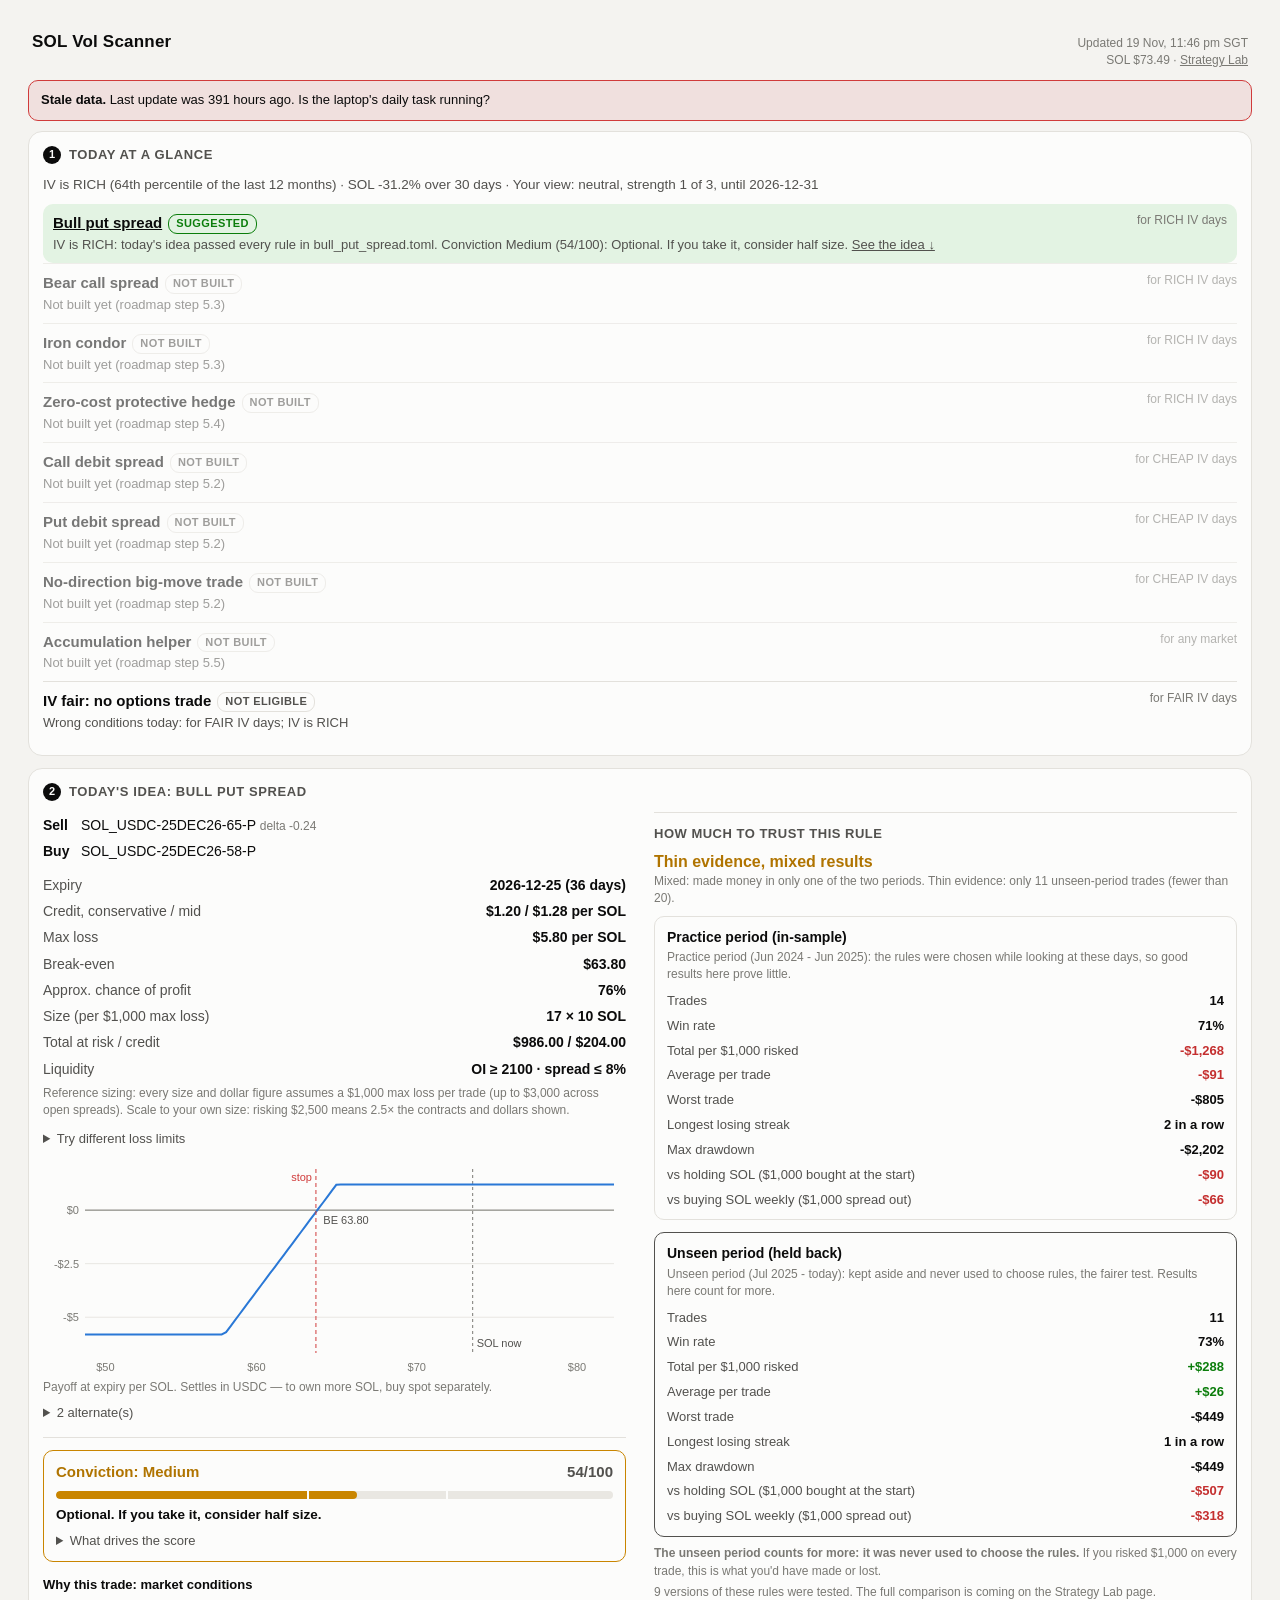
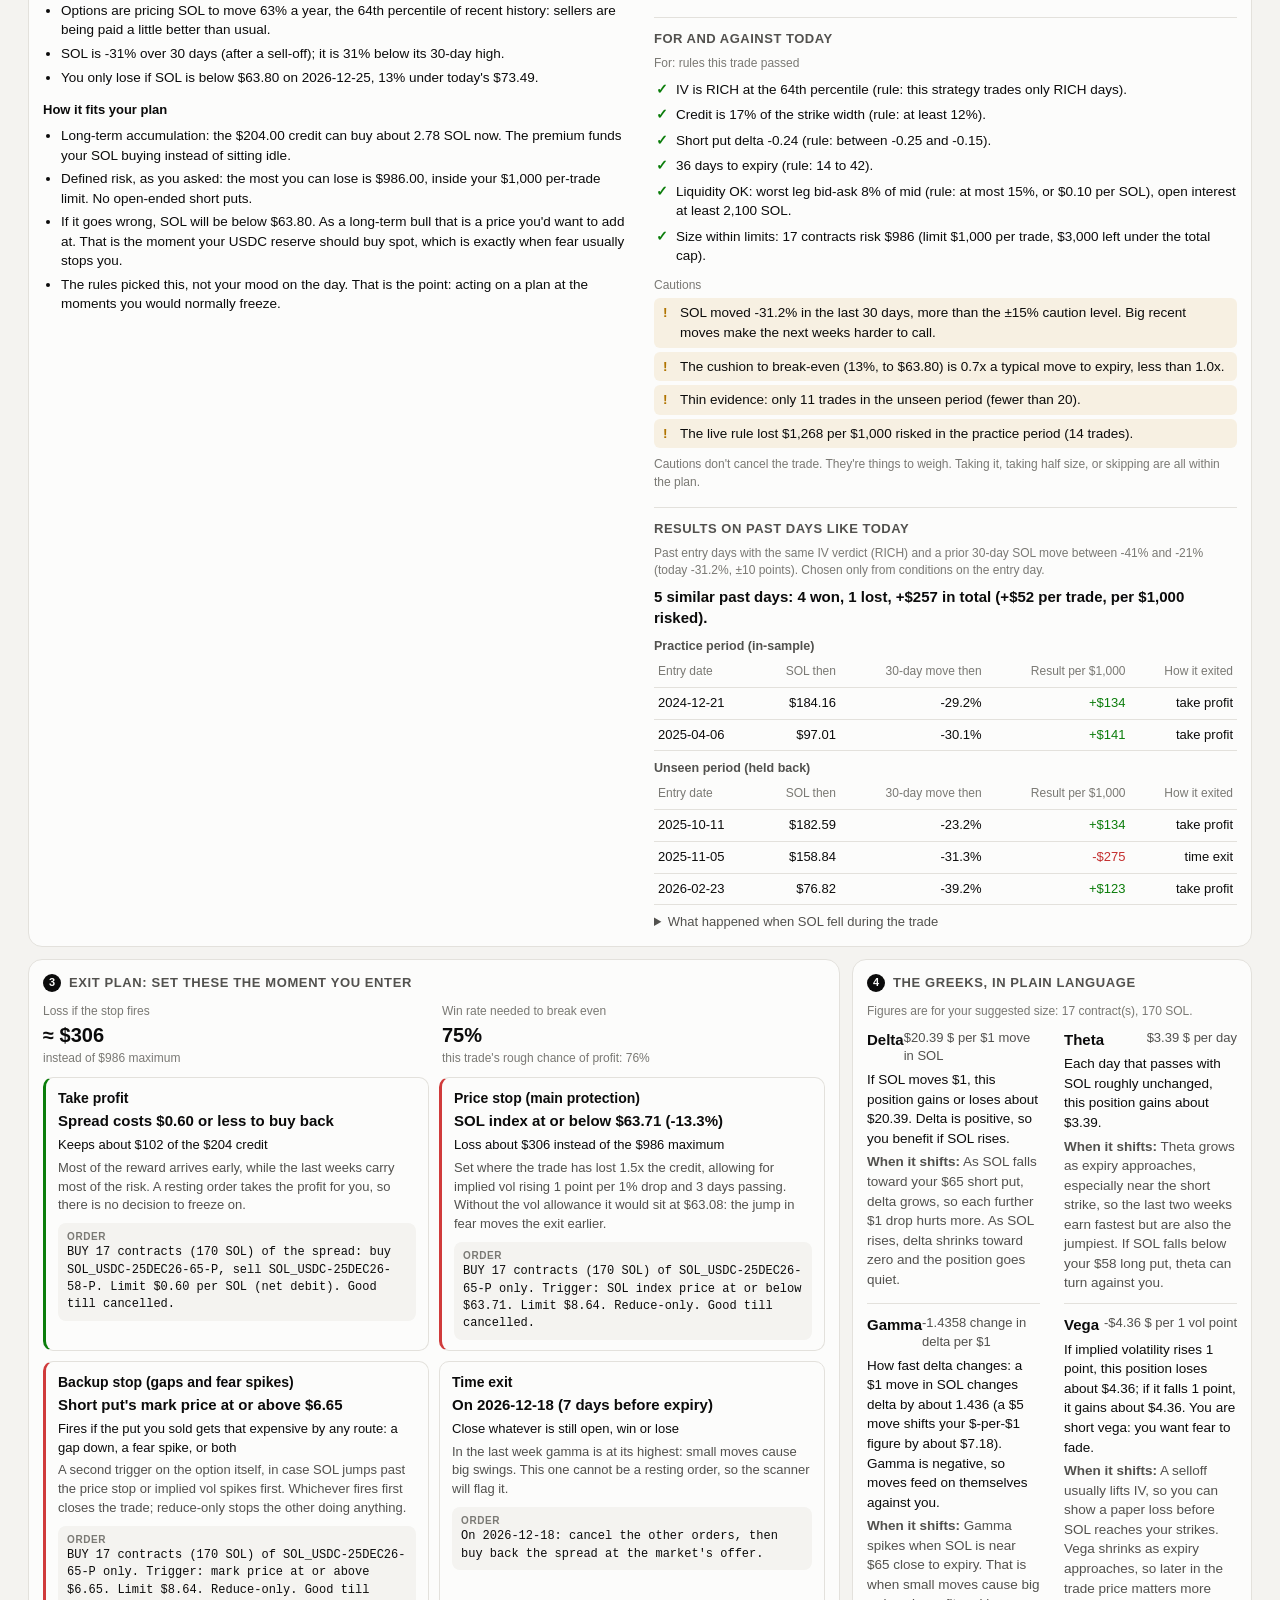
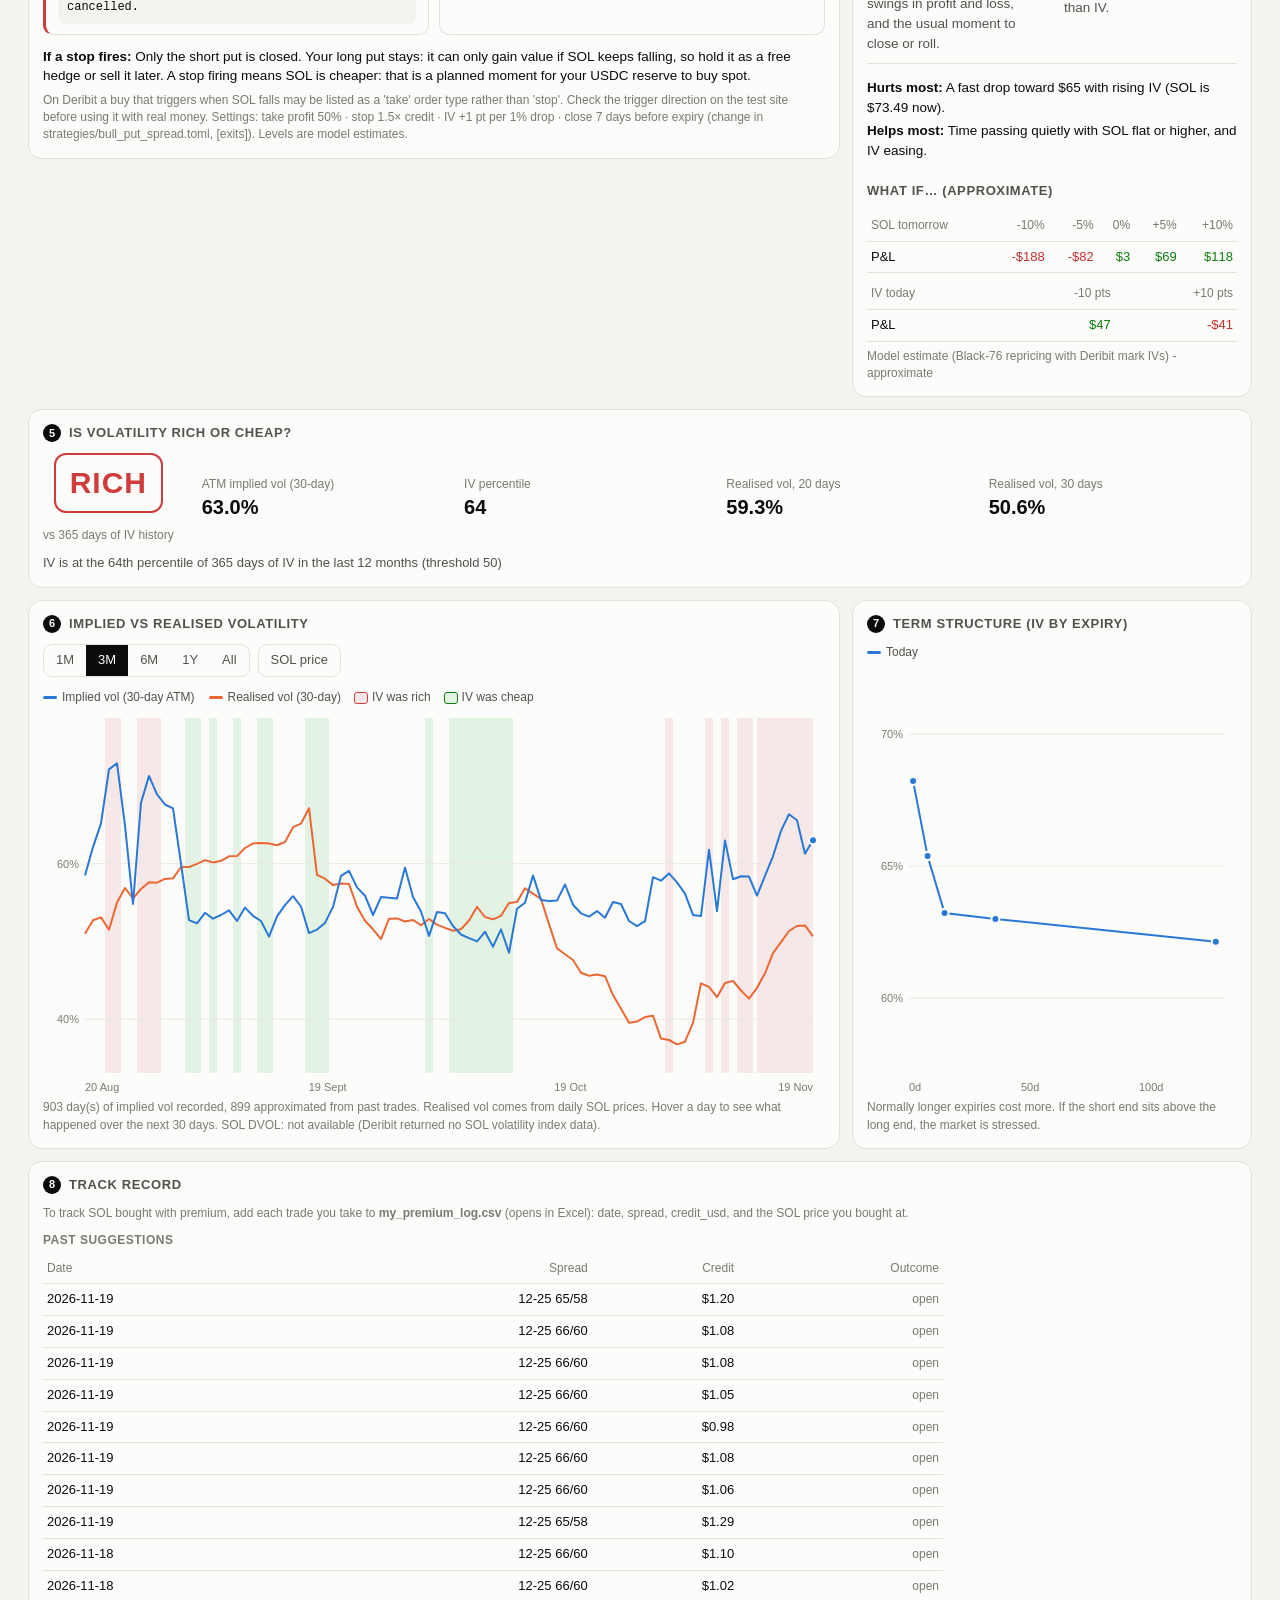
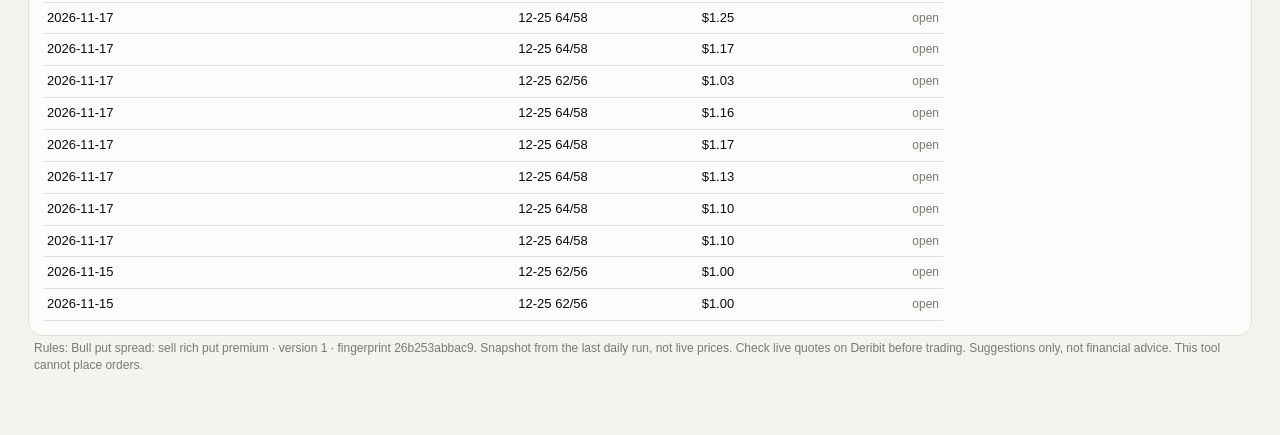
==== commit c68b26b9: "Step 4c: Strategy Lab page with the full evidence for every strategy on the menu - lab.py works out " ====
--- a/site/index.html
+++ b/site/index.html
@@ -10,188 +10,11 @@
 <meta name="apple-mobile-web-app-capable" content="yes">
 <meta name="mobile-web-app-capable" content="yes">
 <meta name="theme-color" content="#1a1a19">
-<style>
-:root {
-  color-scheme: light;
-  --surface-0:#f4f3f0; --surface-1:#fcfcfb; --border:#e3e1dc;
-  --text-primary:#0b0b0b; --text-secondary:#52514e; --text-muted:#7a7974;
-  --grid:#e9e7e2;
-  --series-iv:#2a78d6; --series-rv:#eb6834; --series-faded:#a8a7a1; --series-price:#52514e;
-  --rich:#d03b3b; --rich-band:rgba(208,59,59,.10);
-  --cheap:#0b7d0b; --cheap-band:rgba(12,163,12,.10);
-  --fair:#7a7974; --good:#0b7d0b; --bad:#c42f2f;
-}
-@media (prefers-color-scheme: dark) {
-  :root {
-    color-scheme: dark;
-    --surface-0:#111110; --surface-1:#1a1a19; --border:#2e2e2b;
-    --text-primary:#f0efec; --text-secondary:#c3c2b7; --text-muted:#8f8e86;
-    --grid:#2a2a27;
-    --series-iv:#3987e5; --series-rv:#d95926; --series-faded:#5c5b56; --series-price:#c3c2b7;
-    --rich:#e66767; --rich-band:rgba(230,103,103,.14);
-    --cheap:#0ca30c; --cheap-band:rgba(12,163,12,.14);
-    --fair:#8f8e86; --good:#3fbf3f; --bad:#e66767;
-  }
-}
-* { box-sizing:border-box; }
-body { margin:0; background:var(--surface-0); color:var(--text-primary);
-  font:15px/1.45 -apple-system, BlinkMacSystemFont, "Segoe UI", Roboto, sans-serif;
-  padding:env(safe-area-inset-top) 0 env(safe-area-inset-bottom); }
-main { max-width:none; margin:0 auto; padding:12px 12px 40px; }
-.grid { display:grid; gap:12px; grid-template-columns:minmax(0,1fr);
-  grid-template-areas:"exit" "greeks" "verdict" "hist" "term" "log"; }
-.grid.no-greeks { grid-template-areas:"verdict" "hist" "term" "log"; }
-.grid > .card { margin:0; min-width:0; }
-.a-greeks, .a-log, .a-exit { align-self:start; }
-.a-verdict { grid-area:verdict; } .a-hist { grid-area:hist; } .a-term { grid-area:term; }
-.a-greeks { grid-area:greeks; } .a-log { grid-area:log; }
-.step { display:inline-flex; align-items:center; justify-content:center; width:18px; height:18px; border-radius:50%;
-  background:var(--text-primary); color:var(--surface-1); font-size:11px; font-weight:700; margin-right:8px; letter-spacing:0; vertical-align:1px; }
-.gitems .greek:first-child { border-top:0; padding-top:0; }
-/* iPad / tablet: same top-down order, wider cards */
-@media (min-width:700px) {
-  main { padding:20px 20px 48px; }
-  .grid { grid-template-columns:repeat(2, minmax(0,1fr));
-    grid-template-areas:"exit exit" "greeks greeks" "verdict term" "hist hist" "log log"; }
-  .grid.no-greeks { grid-template-areas:"verdict term" "hist hist" "log log"; }
-  .ev-cols { grid-template-columns:repeat(2, minmax(0,1fr)); }
-  header h1 { font-size:20px; }
-}
-/* desktop: 1 market read -> 2-3 context -> 4-5 the idea and its risk -> 6 track record */
-@media (min-width:1100px) {
-  main { padding:24px 28px 56px; }
-  .grid { grid-template-columns:repeat(3, minmax(0,1fr));
-    grid-template-areas:"exit exit greeks" "verdict verdict verdict" "hist hist term" "log log log"; }
-  .idea-cols { display:grid; grid-template-columns:minmax(0,1fr) minmax(0,1fr); gap:28px; align-items:start; }
-  .idea-cols > .idea-right > :first-child { margin-top:0; }
-  .grid .esteps { grid-template-columns:repeat(2, minmax(0,1fr)); }
-  .grid.no-greeks { grid-template-areas:"verdict verdict verdict" "hist hist term" "log log log"; }
-  .grid .stats { grid-template-columns:repeat(4, minmax(0,1fr)); }
-  .gitems { display:grid; grid-template-columns:repeat(2, minmax(0,1fr)); column-gap:24px; }
-  .gitems .greek:nth-child(2) { border-top:0; padding-top:0; }
-  .vbody { display:grid; grid-template-columns:auto minmax(0,1fr); gap:28px; align-items:center; }
-  .vbody .stats { margin-top:0; }
-  .verdict { flex-direction:column; align-items:flex-start; gap:8px; max-width:260px; }
-  .a-greeks table { max-width:720px; }
-  .a-log table { max-width:900px; }
-}
-@media (max-width:380px) { .badge { font-size:24px; } .stat .v { font-size:18px; } }
-header { display:flex; justify-content:space-between; align-items:baseline; padding:6px 4px 10px; }
-header h1 { font-size:17px; margin:0; letter-spacing:.2px; }
-header .upd { font-size:12px; color:var(--text-muted); text-align:right; }
-.banner { border-radius:10px; padding:10px 12px; margin:0 0 10px; font-size:13px; border:1px solid; }
-.banner.warn { border-color:var(--rich); color:var(--text-primary); background:var(--rich-band); }
-.banner.info { border-color:var(--border); color:var(--text-secondary); background:var(--surface-1); }
-.card { background:var(--surface-1); border:1px solid var(--border); border-radius:14px; padding:14px; margin-bottom:12px; }
-.card h2 { font-size:13px; text-transform:uppercase; letter-spacing:.6px; color:var(--text-secondary); margin:0 0 10px; font-weight:600; }
-.verdict { display:flex; align-items:center; gap:14px; }
-.badge { font-size:30px; font-weight:800; letter-spacing:1px; padding:6px 14px; border-radius:12px; border:2px solid currentColor; }
-.badge.RICH { color:var(--rich); } .badge.CHEAP { color:var(--cheap); } .badge.FAIR, .badge.UNKNOWN { color:var(--fair); }
-.reason { font-size:13px; color:var(--text-secondary); margin-top:10px; }
-.stats { display:grid; grid-template-columns:repeat(2,1fr); gap:10px 14px; margin-top:12px; }
-.stat .k { font-size:12px; color:var(--text-muted); } .stat .v { font-size:20px; font-weight:650; font-variant-numeric:tabular-nums; }
-.controls { display:flex; gap:8px; flex-wrap:wrap; }
-.seg { display:inline-flex; border:1px solid var(--border); border-radius:9px; overflow:hidden; margin-bottom:8px; }
-.seg button { background:none; border:0; color:var(--text-secondary); padding:6px 12px; font:inherit; font-size:13px; }
-.seg button.on { background:var(--text-primary); color:var(--surface-1); }
-.legend { display:flex; flex-wrap:wrap; gap:6px 14px; font-size:12px; color:var(--text-secondary); margin:4px 0 2px; }
-.legend i { display:inline-block; width:14px; height:3px; border-radius:2px; vertical-align:middle; margin-right:5px; }
-.legend i.band { height:10px; width:12px; border-radius:2px; }
-.chart { position:relative; }
-.chart svg { display:block; width:100%; height:auto; touch-action:pan-y; }
-.tip { position:absolute; pointer-events:none; background:var(--surface-1); border:1px solid var(--border);
-  border-radius:8px; padding:6px 8px; font-size:12px; box-shadow:0 2px 8px rgba(0,0,0,.15); display:none; white-space:nowrap; max-width:100%; }
-.tip .muted { font-size:11px; }
-.tip b { font-weight:650; }
-.kv { display:grid; grid-template-columns:1fr auto; gap:6px 10px; font-size:14px; }
-.kv .k { color:var(--text-secondary); } .kv .v { text-align:right; font-weight:600; font-variant-numeric:tabular-nums; }
-.legs { font-size:14px; margin-bottom:10px; }
-.legs div { padding:3px 0; } .legs .act { display:inline-block; width:38px; font-weight:700; }
-.muted { color:var(--text-muted); font-size:12px; }
-.greek { border-top:1px solid var(--border); padding:10px 0; }
-.greek:first-of-type { border-top:0; padding-top:0; }
-.greek .h { display:flex; justify-content:space-between; font-weight:650; }
-.greek .h span:last-child { font-variant-numeric:tabular-nums; color:var(--text-secondary); font-weight:500; font-size:13px; }
-.greek p { margin:4px 0 0; font-size:13.5px; } .greek p.s { color:var(--text-secondary); }
-table { width:100%; border-collapse:collapse; font-size:13px; font-variant-numeric:tabular-nums; }
-th, td { padding:6px 4px; text-align:right; border-bottom:1px solid var(--border); }
-th:first-child, td:first-child { text-align:left; }
-th { color:var(--text-muted); font-weight:500; font-size:12px; }
-.pos { color:var(--good); } .neg { color:var(--bad); }
-details summary { cursor:pointer; color:var(--text-secondary); font-size:13px; margin-top:8px; }
-.why { margin-top:14px; border-top:1px solid var(--border); padding-top:12px; }
-.why h3 { font-size:13px; margin:14px 0 6px; color:var(--text-primary); }
-.why ul { margin:0; padding-left:18px; font-size:13.5px; } .why li { margin:4px 0; }
-.conv { border:1px solid var(--border); border-radius:10px; padding:10px 12px; }
-.conv-top { display:flex; justify-content:space-between; align-items:baseline; font-weight:700; }
-.conv-top .sc { font-variant-numeric:tabular-nums; color:var(--text-secondary); font-weight:600; }
-.conv.High { border-color:var(--good); } .conv.High .lbl { color:var(--good); }
-.conv.Medium { border-color:#c98500; } .conv.Medium .lbl { color:#b07400; }
-.conv.Low .lbl, .conv.None .lbl { color:var(--text-secondary); }
-@media (prefers-color-scheme: dark) { .conv.Medium .lbl { color:#eda100; } }
-.meter { position:relative; height:8px; border-radius:4px; background:var(--grid); margin:8px 0 6px; overflow:hidden; }
-.meter b { position:absolute; left:0; top:0; bottom:0; border-radius:4px; background:var(--text-secondary); }
-.conv.High .meter b { background:var(--good); } .conv.Medium .meter b { background:#c98500; }
-.meter i { position:absolute; top:0; bottom:0; width:2px; background:var(--surface-1); }
-.conv-act { font-size:13.5px; } .conv .muted { margin-top:4px; }
-.parts { width:100%; margin-top:6px; } .parts td { text-align:left; vertical-align:top; font-size:12.5px; }
-.parts td.pt { text-align:right; white-space:nowrap; color:var(--text-secondary); }
-.a-exit { grid-area:exit; }
-.exit-sum { display:grid; grid-template-columns:repeat(2, minmax(0,1fr)); gap:10px 16px; margin-bottom:6px; }
-.esteps { display:grid; gap:10px; margin-top:10px; grid-template-columns:minmax(0,1fr); }
-.estep { border:1px solid var(--border); border-radius:10px; padding:10px 12px; }
-.estep .eh { font-weight:700; font-size:14px; }
-.estep .el { font-weight:600; font-variant-numeric:tabular-nums; margin-top:2px; }
-.estep p { margin:4px 0 0; font-size:13px; } .estep p.s { color:var(--text-secondary); }
-.estep.price_stop, .estep.vol_stop { border-left:3px solid var(--rich); }
-.estep.take_profit { border-left:3px solid var(--good); }
-.ticket { margin-top:8px; font:12px/1.45 ui-monospace, SFMono-Regular, Menlo, Consolas, monospace; background:var(--surface-0);
-  border-radius:8px; padding:7px 9px; color:var(--text-primary); overflow-wrap:anywhere; }
-.ticket span { display:block; font:600 10px/1.4 -apple-system, "Segoe UI", sans-serif; letter-spacing:.6px; text-transform:uppercase; color:var(--text-muted); }
-.after { font-size:13.5px; margin:12px 0 6px; }
-h3.sub { font-size:12px; text-transform:uppercase; letter-spacing:.5px; color:var(--text-muted); margin:6px 0 4px; font-weight:600; }
-.tryl summary { margin-top:10px; }
-.tl-grid { display:grid; grid-template-columns:repeat(3, minmax(0,1fr)); gap:8px; margin:8px 0; }
-.tl-grid label { font-size:12px; color:var(--text-secondary); display:flex; flex-direction:column; gap:4px; }
-.tl-grid input { font:inherit; font-size:14px; padding:6px 8px; border:1px solid var(--border); border-radius:8px; background:var(--surface-0); color:var(--text-primary); width:100%; }
-.tl-out { font-size:13.5px; margin-bottom:6px; }
-footer { font-size:12px; color:var(--text-muted); padding:4px 6px; }
-.no-trade { font-size:16px; font-weight:650; margin-bottom:6px; }
-:root { --amber:#b07400; --amber-band:rgba(201,133,0,.10); }
-@media (prefers-color-scheme: dark) { :root { --amber:#eda100; --amber-band:rgba(237,161,0,.12); } }
-.glance-line { font-size:13.5px; color:var(--text-secondary); margin:0 0 10px; }
-.glance { display:grid; gap:0; }
-.grow { display:grid; grid-template-columns:minmax(0,1fr) auto; gap:2px 10px; padding:8px 0; border-top:1px solid var(--border); }
-.grow:first-child { border-top:0; }
-.grow .gn { font-weight:650; } .grow .gm { font-size:12px; color:var(--text-muted); text-align:right; white-space:nowrap; }
-.grow .gt { grid-column:1 / -1; font-size:13px; color:var(--text-secondary); }
-.grow .chip { display:inline-block; font-size:11px; font-weight:700; letter-spacing:.4px; text-transform:uppercase; padding:1px 7px;
-  border-radius:9px; border:1px solid var(--border); color:var(--text-secondary); margin-left:6px; vertical-align:1px; }
-.grow.suggested { background:var(--cheap-band); border-radius:10px; padding:8px 10px; border-top-color:transparent; }
-.grow.suggested .chip { border-color:var(--good); color:var(--good); }
-.grow.no_trade .chip { border-color:var(--amber); color:var(--amber); }
-.grow.not_built { opacity:.55; }
-.grow a { color:inherit; }
-.glance-foot { margin-top:10px; font-weight:650; }
-.a-idea { margin-bottom:12px; scroll-margin-top:12px; }
-.box { margin-top:16px; border-top:1px solid var(--border); padding-top:12px; }
-.box h3 { font-size:13px; margin:0 0 6px; text-transform:uppercase; letter-spacing:.5px; color:var(--text-secondary); }
-.ev-title { font-size:16px; font-weight:700; } .ev-title.thin, .ev-title.mixed, .ev-title.losing { color:var(--amber); }
-.ev-title.consistent:not(.thin) { color:var(--good); }
-.ev-cols { display:grid; gap:12px; grid-template-columns:minmax(0,1fr); margin-top:8px; }
-.ev-col { border:1px solid var(--border); border-radius:10px; padding:10px 12px; }
-.ev-col.held_back { border-color:var(--text-secondary); }
-.ev-col h4 { margin:0 0 2px; font-size:14px; } .ev-col .kv { font-size:13px; margin-top:8px; }
-ul.ticks, ul.cautions { list-style:none; padding:0; margin:4px 0 8px; font-size:13.5px; }
-ul.ticks li, ul.cautions li { padding:3px 0 3px 22px; position:relative; }
-ul.ticks li::before { content:"✓"; position:absolute; left:2px; color:var(--good); font-weight:700; }
-ul.cautions li { background:var(--amber-band); border-radius:6px; padding:5px 8px 5px 26px; margin:4px 0; }
-ul.cautions li::before { content:"!"; position:absolute; left:9px; color:var(--amber); font-weight:800; }
-.sim-group { margin-top:8px; } .sim-group h4 { font-size:12.5px; margin:8px 0 2px; color:var(--text-secondary); }
-</style>
+<link rel="stylesheet" href="style.css">
 </head>
 <body>
 <main id="app"><p class="muted">Loading…</p></main>
+<script src="charts.js"></script>
 <script src="data/data.js"></script>
 <script src="data/private/data.js"></script><!-- only exists on your own computer (private limits); ignored by Git -->
 <script>
@@ -231,7 +54,7 @@
 
   const ageH = (Date.now() - new Date(D.last_good_at || L.generated_at)) / 36e5;
   const R = L.report || null;                         // the page's explanations, all worked out in Python
-  let html = `<header><h1>SOL Vol Scanner</h1><div class="upd">Updated ${sgt(D.last_good_at || L.generated_at)} SGT<br>SOL ${usd(L.index_price)}</div></header>`;
+  let html = `<header><h1>SOL Vol Scanner</h1><div class="upd">Updated ${sgt(D.last_good_at || L.generated_at)} SGT<br>SOL ${usd(L.index_price)} · <a href="lab.html" style="color:inherit">Strategy Lab</a></div></header>`;
   if (PRIVATE) html += `<div class="banner info"><b>Private view</b> from this computer's last scan, sized with your own limits. Run run_scan.bat to refresh it; the online dashboard shows the generic $1,000 reference instead.</div>`;
   if (D.sample) html += `<div class="banner info"><b>Sample data.</b> These numbers are synthetic, made for testing. Run the scanner for real data.</div>`;
   if (D.status === "error") html += `<div class="banner warn"><b>Stale data.</b> The last run failed (${esc(D.error)}). Showing data from ${sgt(D.last_good_at)} SGT.</div>`;
@@ -261,7 +84,7 @@
       <div class="ev-cols">${E.windows.map(w => `<div class="ev-col ${w.key}"><h4>${esc(w.title)}</h4><div class="muted">${esc(w.label)}</div>
         <div class="kv">${w.rows.map(r => `<div class="k">${esc(r.name)}</div><div class="v${r.value != null && ["total_per_1000","avg_per_1000","hold_sol","dca_sol"].includes(r.key) ? (r.value >= 0 ? " pos" : " neg") : ""}">${esc(r.text)}</div>`).join("")}</div></div>`).join("")}</div>
       <p class="muted" style="margin:8px 0 0"><b>${esc(E.unseen_note)}</b> ${esc(E.per_1000_note)}</p>
-      <p class="muted" style="margin:4px 0 0">${esc(E.versions_note)}</p></div>`;
+      <p class="muted" style="margin:4px 0 0">${esc(E.versions_note)}${E.lab_link ? ` <a href="${esc(E.lab_link)}">${esc(E.lab_link_text)} →</a>` : ""}</p></div>`;
   }
   function forAgainst(C) {
     return `<div class="box"><h3>For and against today</h3>
@@ -403,42 +226,7 @@
   app.innerHTML = html;
 
   // ================= charts (plain SVG) =================
-  const css = v => getComputedStyle(document.documentElement).getPropertyValue(v).trim();
-  const NS = "http://www.w3.org/2000/svg";
-  function el(tag, attrs, parent) { const e = document.createElementNS(NS, tag); for (const k in attrs) e.setAttribute(k, attrs[k]); parent && parent.appendChild(e); return e; }
-  function niceTicks(lo, hi, n = 4) {
-    const span = hi - lo || 1, step0 = span / n, mag = Math.pow(10, Math.floor(Math.log10(step0)));
-    const step = [1, 2, 2.5, 5, 10].map(m => m * mag).find(s => span / s <= n) || mag * 10;
-    const out = []; for (let v = Math.ceil(lo / step) * step; v <= hi + 1e-9; v += step) out.push(+v.toFixed(10)); return out;
-  }
-  function frame(host, H = 220) {
-    host.innerHTML = ""; const W = Math.max(280, Math.round(host.clientWidth || 520)), m = {l:42, r:12, t:10, b:26};
-    const svg = el("svg", {viewBox:`0 0 ${W} ${H}`, role:"img"}, host);
-    const tip = document.createElement("div"); tip.className = "tip"; host.appendChild(tip);
-    return {svg, tip, W, H, m, iw:W - m.l - m.r, ih:H - m.t - m.b};
-  }
-  function axes(f, x, y, yt, fmtY, xt, fmtX) {
-    yt.forEach(v => { el("line", {x1:f.m.l, x2:f.W - f.m.r, y1:y(v), y2:y(v), stroke:css("--grid"), "stroke-width":1}, f.svg);
-      const t = el("text", {x:f.m.l - 6, y:y(v) + 4, "text-anchor":"end", "font-size":11, fill:css("--text-muted")}, f.svg); t.textContent = fmtY(v); });
-    xt.forEach((v, i) => { const t = el("text", {x:x(v), y:f.H - 8, "text-anchor":i === 0 && x(v) < f.m.l + 20 ? "start" : (i === xt.length - 1 && x(v) > f.W - f.m.r - 20 ? "end" : "middle"), "font-size":11, fill:css("--text-muted")}, f.svg); t.textContent = fmtX(v); });
-  }
-  function path(pts) { let d = "", pen = false; pts.forEach(p => { if (p == null) { pen = false; return; } d += (pen ? "L" : "M") + p[0].toFixed(1) + "," + p[1].toFixed(1); pen = true; }); return d; }
-  function hover(f, xs, onMove) {
-    const ov = el("rect", {x:f.m.l, y:f.m.t, width:f.iw, height:f.ih, fill:"transparent"}, f.svg);
-    const cross = el("line", {y1:f.m.t, y2:f.m.t + f.ih, stroke:css("--text-muted"), "stroke-width":1, "stroke-dasharray":"3 3", visibility:"hidden"}, f.svg);
-    const move = ev => {
-      const r = f.svg.getBoundingClientRect(), px = (ev.touches ? ev.touches[0].clientX : ev.clientX) - r.left;
-      const sx = px * f.W / r.width; let best = 0;
-      xs.forEach((v, i) => { if (Math.abs(v - sx) < Math.abs(xs[best] - sx)) best = i; });
-      cross.setAttribute("x1", xs[best]); cross.setAttribute("x2", xs[best]); cross.setAttribute("visibility", "visible");
-      f.tip.innerHTML = onMove(best); f.tip.style.display = "block";
-      const tx = Math.min(Math.max(xs[best] * r.width / f.W - f.tip.offsetWidth / 2, 0), r.width - f.tip.offsetWidth);
-      f.tip.style.left = tx + "px"; f.tip.style.top = "-6px";
-    };
-    const out = () => { cross.setAttribute("visibility", "hidden"); f.tip.style.display = "none"; };
-    ov.addEventListener("mousemove", move); ov.addEventListener("touchstart", move, {passive:true}); ov.addEventListener("touchmove", move, {passive:true});
-    ov.addEventListener("mouseleave", out); ov.addEventListener("touchend", () => setTimeout(out, 1500));
-  }
+  const {css, el, niceTicks, frame, axes, path, hover} = window.Charts;   // shared with lab.html (charts.js)
 
   const byDate = {}; D.history.forEach(r => byDate[r.date] = r);
   const addDays = (d, n) => new Date(new Date(d + "T00:00:00Z").getTime() + n * 864e5).toISOString().slice(0, 10);
--- a/site/style.css
+++ b/site/style.css
@@ -0,0 +1,178 @@
+/* Shared look for index.html (daily page) and lab.html (Strategy Lab). */
+:root {
+  color-scheme: light;
+  --surface-0:#f4f3f0; --surface-1:#fcfcfb; --border:#e3e1dc;
+  --text-primary:#0b0b0b; --text-secondary:#52514e; --text-muted:#7a7974;
+  --grid:#e9e7e2;
+  --series-iv:#2a78d6; --series-rv:#eb6834; --series-faded:#a8a7a1; --series-price:#52514e;
+  --rich:#d03b3b; --rich-band:rgba(208,59,59,.10);
+  --cheap:#0b7d0b; --cheap-band:rgba(12,163,12,.10);
+  --fair:#7a7974; --good:#0b7d0b; --bad:#c42f2f;
+}
+@media (prefers-color-scheme: dark) {
+  :root {
+    color-scheme: dark;
+    --surface-0:#111110; --surface-1:#1a1a19; --border:#2e2e2b;
+    --text-primary:#f0efec; --text-secondary:#c3c2b7; --text-muted:#8f8e86;
+    --grid:#2a2a27;
+    --series-iv:#3987e5; --series-rv:#d95926; --series-faded:#5c5b56; --series-price:#c3c2b7;
+    --rich:#e66767; --rich-band:rgba(230,103,103,.14);
+    --cheap:#0ca30c; --cheap-band:rgba(12,163,12,.14);
+    --fair:#8f8e86; --good:#3fbf3f; --bad:#e66767;
+  }
+}
+* { box-sizing:border-box; }
+body { margin:0; background:var(--surface-0); color:var(--text-primary);
+  font:15px/1.45 -apple-system, BlinkMacSystemFont, "Segoe UI", Roboto, sans-serif;
+  padding:env(safe-area-inset-top) 0 env(safe-area-inset-bottom); }
+main { max-width:none; margin:0 auto; padding:12px 12px 40px; }
+.grid { display:grid; gap:12px; grid-template-columns:minmax(0,1fr);
+  grid-template-areas:"exit" "greeks" "verdict" "hist" "term" "log"; }
+.grid.no-greeks { grid-template-areas:"verdict" "hist" "term" "log"; }
+.grid > .card { margin:0; min-width:0; }
+.a-greeks, .a-log, .a-exit { align-self:start; }
+.a-verdict { grid-area:verdict; } .a-hist { grid-area:hist; } .a-term { grid-area:term; }
+.a-greeks { grid-area:greeks; } .a-log { grid-area:log; }
+.step { display:inline-flex; align-items:center; justify-content:center; width:18px; height:18px; border-radius:50%;
+  background:var(--text-primary); color:var(--surface-1); font-size:11px; font-weight:700; margin-right:8px; letter-spacing:0; vertical-align:1px; }
+.gitems .greek:first-child { border-top:0; padding-top:0; }
+/* iPad / tablet: same top-down order, wider cards */
+@media (min-width:700px) {
+  main { padding:20px 20px 48px; }
+  .grid { grid-template-columns:repeat(2, minmax(0,1fr));
+    grid-template-areas:"exit exit" "greeks greeks" "verdict term" "hist hist" "log log"; }
+  .grid.no-greeks { grid-template-areas:"verdict term" "hist hist" "log log"; }
+  .ev-cols { grid-template-columns:repeat(2, minmax(0,1fr)); }
+  header h1 { font-size:20px; }
+}
+/* desktop: 1 market read -> 2-3 context -> 4-5 the idea and its risk -> 6 track record */
+@media (min-width:1100px) {
+  main { padding:24px 28px 56px; }
+  .grid { grid-template-columns:repeat(3, minmax(0,1fr));
+    grid-template-areas:"exit exit greeks" "verdict verdict verdict" "hist hist term" "log log log"; }
+  .idea-cols { display:grid; grid-template-columns:minmax(0,1fr) minmax(0,1fr); gap:28px; align-items:start; }
+  .idea-cols > .idea-right > :first-child { margin-top:0; }
+  .grid .esteps { grid-template-columns:repeat(2, minmax(0,1fr)); }
+  .grid.no-greeks { grid-template-areas:"verdict verdict verdict" "hist hist term" "log log log"; }
+  .grid .stats { grid-template-columns:repeat(4, minmax(0,1fr)); }
+  .gitems { display:grid; grid-template-columns:repeat(2, minmax(0,1fr)); column-gap:24px; }
+  .gitems .greek:nth-child(2) { border-top:0; padding-top:0; }
+  .vbody { display:grid; grid-template-columns:auto minmax(0,1fr); gap:28px; align-items:center; }
+  .vbody .stats { margin-top:0; }
+  .verdict { flex-direction:column; align-items:flex-start; gap:8px; max-width:260px; }
+  .a-greeks table { max-width:720px; }
+  .a-log table { max-width:900px; }
+}
+@media (max-width:380px) { .badge { font-size:24px; } .stat .v { font-size:18px; } }
+header { display:flex; justify-content:space-between; align-items:baseline; padding:6px 4px 10px; }
+header h1 { font-size:17px; margin:0; letter-spacing:.2px; }
+header .upd { font-size:12px; color:var(--text-muted); text-align:right; }
+.banner { border-radius:10px; padding:10px 12px; margin:0 0 10px; font-size:13px; border:1px solid; }
+.banner.warn { border-color:var(--rich); color:var(--text-primary); background:var(--rich-band); }
+.banner.info { border-color:var(--border); color:var(--text-secondary); background:var(--surface-1); }
+.card { background:var(--surface-1); border:1px solid var(--border); border-radius:14px; padding:14px; margin-bottom:12px; }
+.card h2 { font-size:13px; text-transform:uppercase; letter-spacing:.6px; color:var(--text-secondary); margin:0 0 10px; font-weight:600; }
+.verdict { display:flex; align-items:center; gap:14px; }
+.badge { font-size:30px; font-weight:800; letter-spacing:1px; padding:6px 14px; border-radius:12px; border:2px solid currentColor; }
+.badge.RICH { color:var(--rich); } .badge.CHEAP { color:var(--cheap); } .badge.FAIR, .badge.UNKNOWN { color:var(--fair); }
+.reason { font-size:13px; color:var(--text-secondary); margin-top:10px; }
+.stats { display:grid; grid-template-columns:repeat(2,1fr); gap:10px 14px; margin-top:12px; }
+.stat .k { font-size:12px; color:var(--text-muted); } .stat .v { font-size:20px; font-weight:650; font-variant-numeric:tabular-nums; }
+.controls { display:flex; gap:8px; flex-wrap:wrap; }
+.seg { display:inline-flex; border:1px solid var(--border); border-radius:9px; overflow:hidden; margin-bottom:8px; }
+.seg button { background:none; border:0; color:var(--text-secondary); padding:6px 12px; font:inherit; font-size:13px; }
+.seg button.on { background:var(--text-primary); color:var(--surface-1); }
+.legend { display:flex; flex-wrap:wrap; gap:6px 14px; font-size:12px; color:var(--text-secondary); margin:4px 0 2px; }
+.legend i { display:inline-block; width:14px; height:3px; border-radius:2px; vertical-align:middle; margin-right:5px; }
+.legend i.band { height:10px; width:12px; border-radius:2px; }
+.chart { position:relative; }
+.chart svg { display:block; width:100%; height:auto; touch-action:pan-y; }
+.tip { position:absolute; pointer-events:none; background:var(--surface-1); border:1px solid var(--border);
+  border-radius:8px; padding:6px 8px; font-size:12px; box-shadow:0 2px 8px rgba(0,0,0,.15); display:none; white-space:nowrap; max-width:100%; }
+.tip .muted { font-size:11px; }
+.tip b { font-weight:650; }
+.kv { display:grid; grid-template-columns:1fr auto; gap:6px 10px; font-size:14px; }
+.kv .k { color:var(--text-secondary); } .kv .v { text-align:right; font-weight:600; font-variant-numeric:tabular-nums; }
+.legs { font-size:14px; margin-bottom:10px; }
+.legs div { padding:3px 0; } .legs .act { display:inline-block; width:38px; font-weight:700; }
+.muted { color:var(--text-muted); font-size:12px; }
+.greek { border-top:1px solid var(--border); padding:10px 0; }
+.greek:first-of-type { border-top:0; padding-top:0; }
+.greek .h { display:flex; justify-content:space-between; font-weight:650; }
+.greek .h span:last-child { font-variant-numeric:tabular-nums; color:var(--text-secondary); font-weight:500; font-size:13px; }
+.greek p { margin:4px 0 0; font-size:13.5px; } .greek p.s { color:var(--text-secondary); }
+table { width:100%; border-collapse:collapse; font-size:13px; font-variant-numeric:tabular-nums; }
+th, td { padding:6px 4px; text-align:right; border-bottom:1px solid var(--border); }
+th:first-child, td:first-child { text-align:left; }
+th { color:var(--text-muted); font-weight:500; font-size:12px; }
+.pos { color:var(--good); } .neg { color:var(--bad); }
+details summary { cursor:pointer; color:var(--text-secondary); font-size:13px; margin-top:8px; }
+.why { margin-top:14px; border-top:1px solid var(--border); padding-top:12px; }
+.why h3 { font-size:13px; margin:14px 0 6px; color:var(--text-primary); }
+.why ul { margin:0; padding-left:18px; font-size:13.5px; } .why li { margin:4px 0; }
+.conv { border:1px solid var(--border); border-radius:10px; padding:10px 12px; }
+.conv-top { display:flex; justify-content:space-between; align-items:baseline; font-weight:700; }
+.conv-top .sc { font-variant-numeric:tabular-nums; color:var(--text-secondary); font-weight:600; }
+.conv.High { border-color:var(--good); } .conv.High .lbl { color:var(--good); }
+.conv.Medium { border-color:#c98500; } .conv.Medium .lbl { color:#b07400; }
+.conv.Low .lbl, .conv.None .lbl { color:var(--text-secondary); }
+@media (prefers-color-scheme: dark) { .conv.Medium .lbl { color:#eda100; } }
+.meter { position:relative; height:8px; border-radius:4px; background:var(--grid); margin:8px 0 6px; overflow:hidden; }
+.meter b { position:absolute; left:0; top:0; bottom:0; border-radius:4px; background:var(--text-secondary); }
+.conv.High .meter b { background:var(--good); } .conv.Medium .meter b { background:#c98500; }
+.meter i { position:absolute; top:0; bottom:0; width:2px; background:var(--surface-1); }
+.conv-act { font-size:13.5px; } .conv .muted { margin-top:4px; }
+.parts { width:100%; margin-top:6px; } .parts td { text-align:left; vertical-align:top; font-size:12.5px; }
+.parts td.pt { text-align:right; white-space:nowrap; color:var(--text-secondary); }
+.a-exit { grid-area:exit; }
+.exit-sum { display:grid; grid-template-columns:repeat(2, minmax(0,1fr)); gap:10px 16px; margin-bottom:6px; }
+.esteps { display:grid; gap:10px; margin-top:10px; grid-template-columns:minmax(0,1fr); }
+.estep { border:1px solid var(--border); border-radius:10px; padding:10px 12px; }
+.estep .eh { font-weight:700; font-size:14px; }
+.estep .el { font-weight:600; font-variant-numeric:tabular-nums; margin-top:2px; }
+.estep p { margin:4px 0 0; font-size:13px; } .estep p.s { color:var(--text-secondary); }
+.estep.price_stop, .estep.vol_stop { border-left:3px solid var(--rich); }
+.estep.take_profit { border-left:3px solid var(--good); }
+.ticket { margin-top:8px; font:12px/1.45 ui-monospace, SFMono-Regular, Menlo, Consolas, monospace; background:var(--surface-0);
+  border-radius:8px; padding:7px 9px; color:var(--text-primary); overflow-wrap:anywhere; }
+.ticket span { display:block; font:600 10px/1.4 -apple-system, "Segoe UI", sans-serif; letter-spacing:.6px; text-transform:uppercase; color:var(--text-muted); }
+.after { font-size:13.5px; margin:12px 0 6px; }
+h3.sub { font-size:12px; text-transform:uppercase; letter-spacing:.5px; color:var(--text-muted); margin:6px 0 4px; font-weight:600; }
+.tryl summary { margin-top:10px; }
+.tl-grid { display:grid; grid-template-columns:repeat(3, minmax(0,1fr)); gap:8px; margin:8px 0; }
+.tl-grid label { font-size:12px; color:var(--text-secondary); display:flex; flex-direction:column; gap:4px; }
+.tl-grid input { font:inherit; font-size:14px; padding:6px 8px; border:1px solid var(--border); border-radius:8px; background:var(--surface-0); color:var(--text-primary); width:100%; }
+.tl-out { font-size:13.5px; margin-bottom:6px; }
+footer { font-size:12px; color:var(--text-muted); padding:4px 6px; }
+.no-trade { font-size:16px; font-weight:650; margin-bottom:6px; }
+:root { --amber:#b07400; --amber-band:rgba(201,133,0,.10); }
+@media (prefers-color-scheme: dark) { :root { --amber:#eda100; --amber-band:rgba(237,161,0,.12); } }
+.glance-line { font-size:13.5px; color:var(--text-secondary); margin:0 0 10px; }
+.glance { display:grid; gap:0; }
+.grow { display:grid; grid-template-columns:minmax(0,1fr) auto; gap:2px 10px; padding:8px 0; border-top:1px solid var(--border); }
+.grow:first-child { border-top:0; }
+.grow .gn { font-weight:650; } .grow .gm { font-size:12px; color:var(--text-muted); text-align:right; white-space:nowrap; }
+.grow .gt { grid-column:1 / -1; font-size:13px; color:var(--text-secondary); }
+.grow .chip { display:inline-block; font-size:11px; font-weight:700; letter-spacing:.4px; text-transform:uppercase; padding:1px 7px;
+  border-radius:9px; border:1px solid var(--border); color:var(--text-secondary); margin-left:6px; vertical-align:1px; }
+.grow.suggested { background:var(--cheap-band); border-radius:10px; padding:8px 10px; border-top-color:transparent; }
+.grow.suggested .chip { border-color:var(--good); color:var(--good); }
+.grow.no_trade .chip { border-color:var(--amber); color:var(--amber); }
+.grow.not_built { opacity:.55; }
+.grow a { color:inherit; }
+.glance-foot { margin-top:10px; font-weight:650; }
+.a-idea { margin-bottom:12px; scroll-margin-top:12px; }
+.box { margin-top:16px; border-top:1px solid var(--border); padding-top:12px; }
+.box h3 { font-size:13px; margin:0 0 6px; text-transform:uppercase; letter-spacing:.5px; color:var(--text-secondary); }
+.ev-title { font-size:16px; font-weight:700; } .ev-title.thin, .ev-title.mixed, .ev-title.losing { color:var(--amber); }
+.ev-title.consistent:not(.thin) { color:var(--good); }
+.ev-cols { display:grid; gap:12px; grid-template-columns:minmax(0,1fr); margin-top:8px; }
+.ev-col { border:1px solid var(--border); border-radius:10px; padding:10px 12px; }
+.ev-col.held_back { border-color:var(--text-secondary); }
+.ev-col h4 { margin:0 0 2px; font-size:14px; } .ev-col .kv { font-size:13px; margin-top:8px; }
+ul.ticks, ul.cautions { list-style:none; padding:0; margin:4px 0 8px; font-size:13.5px; }
+ul.ticks li, ul.cautions li { padding:3px 0 3px 22px; position:relative; }
+ul.ticks li::before { content:"✓"; position:absolute; left:2px; color:var(--good); font-weight:700; }
+ul.cautions li { background:var(--amber-band); border-radius:6px; padding:5px 8px 5px 26px; margin:4px 0; }
+ul.cautions li::before { content:"!"; position:absolute; left:9px; color:var(--amber); font-weight:800; }
+.sim-group { margin-top:8px; } .sim-group h4 { font-size:12.5px; margin:8px 0 2px; color:var(--text-secondary); }
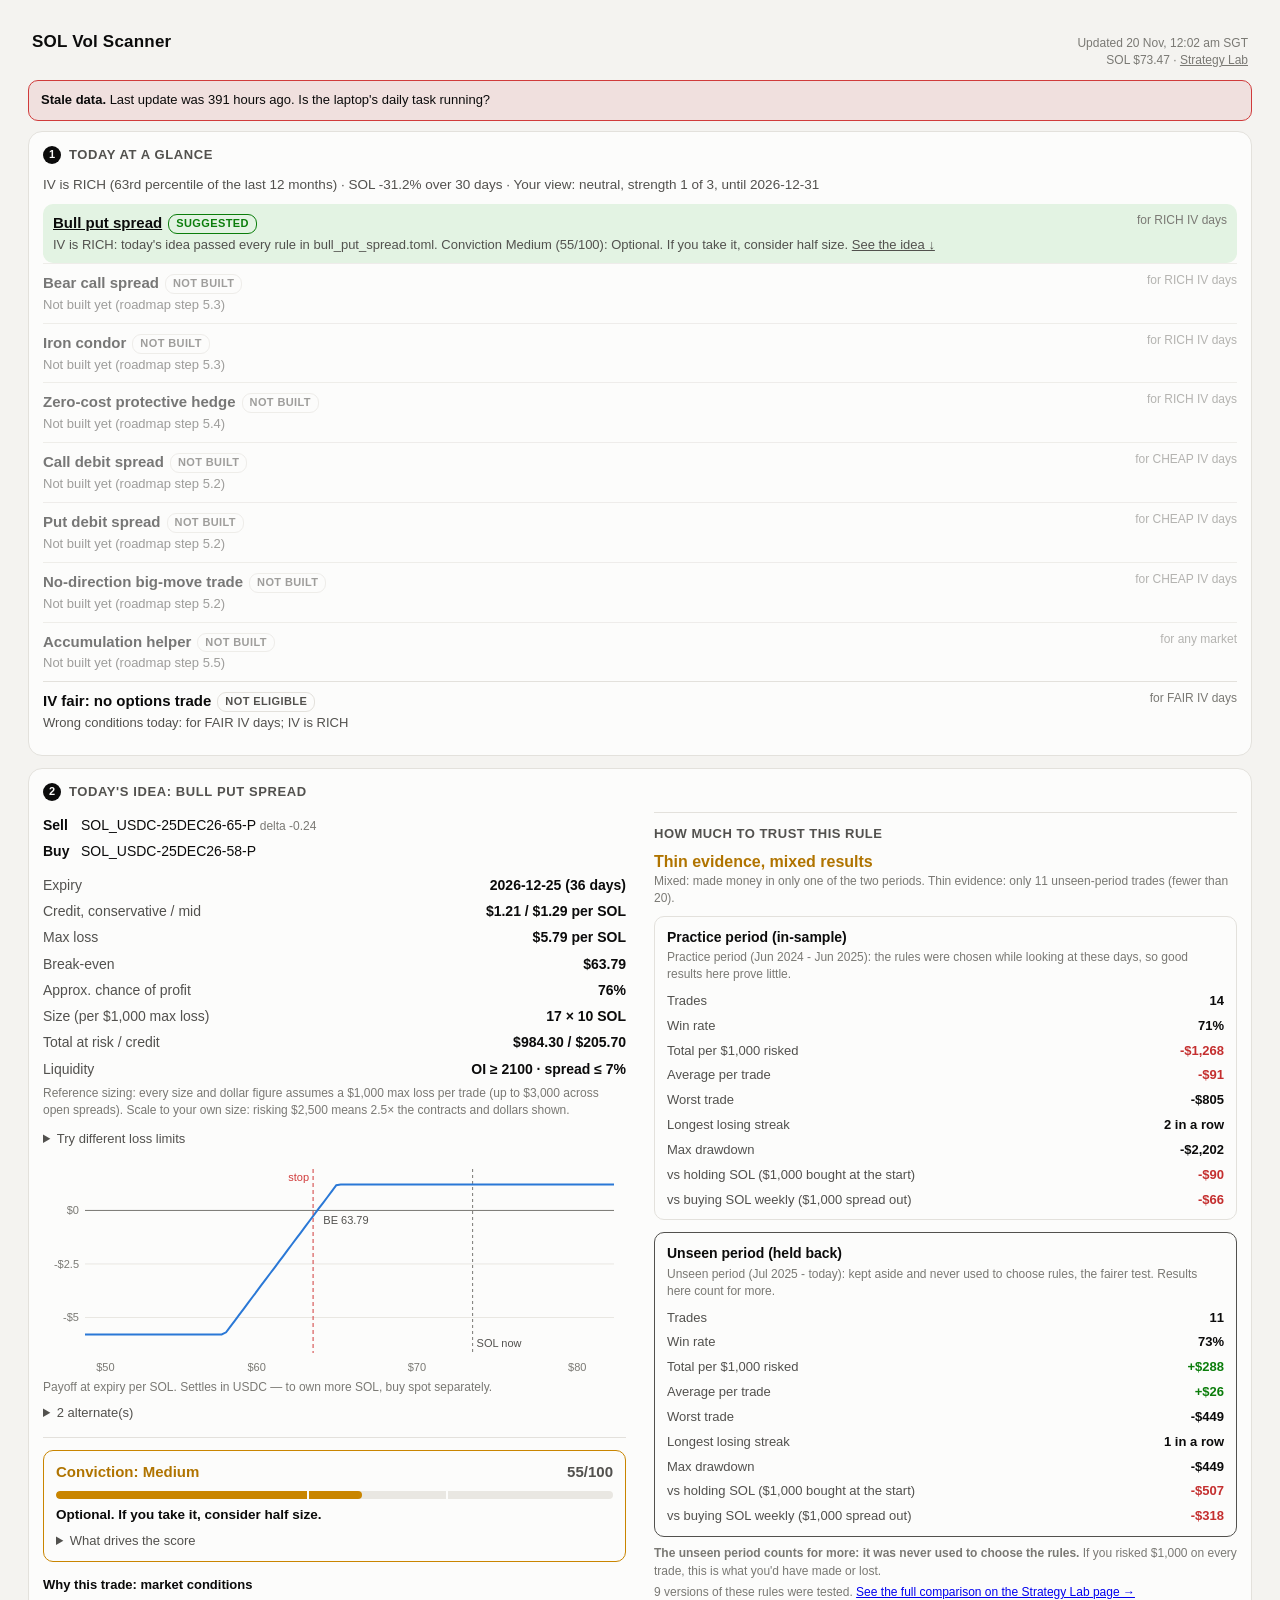
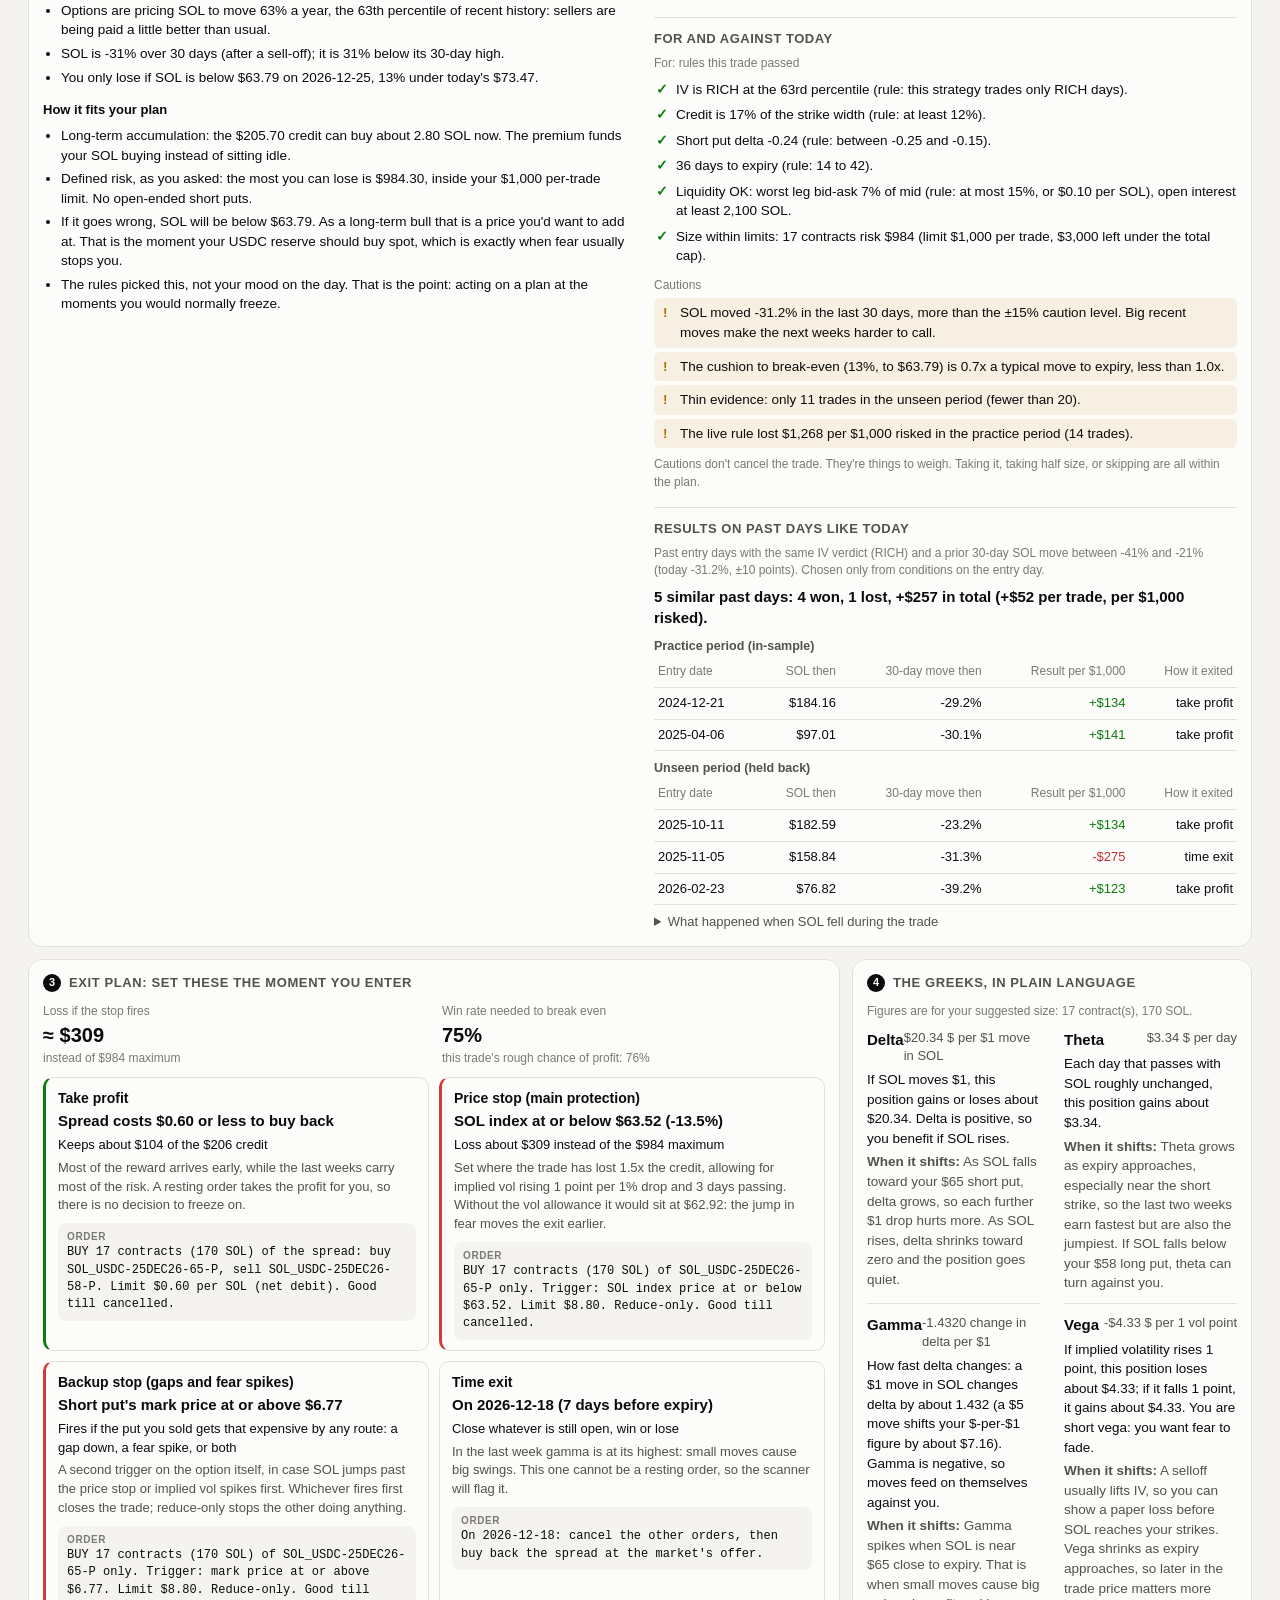
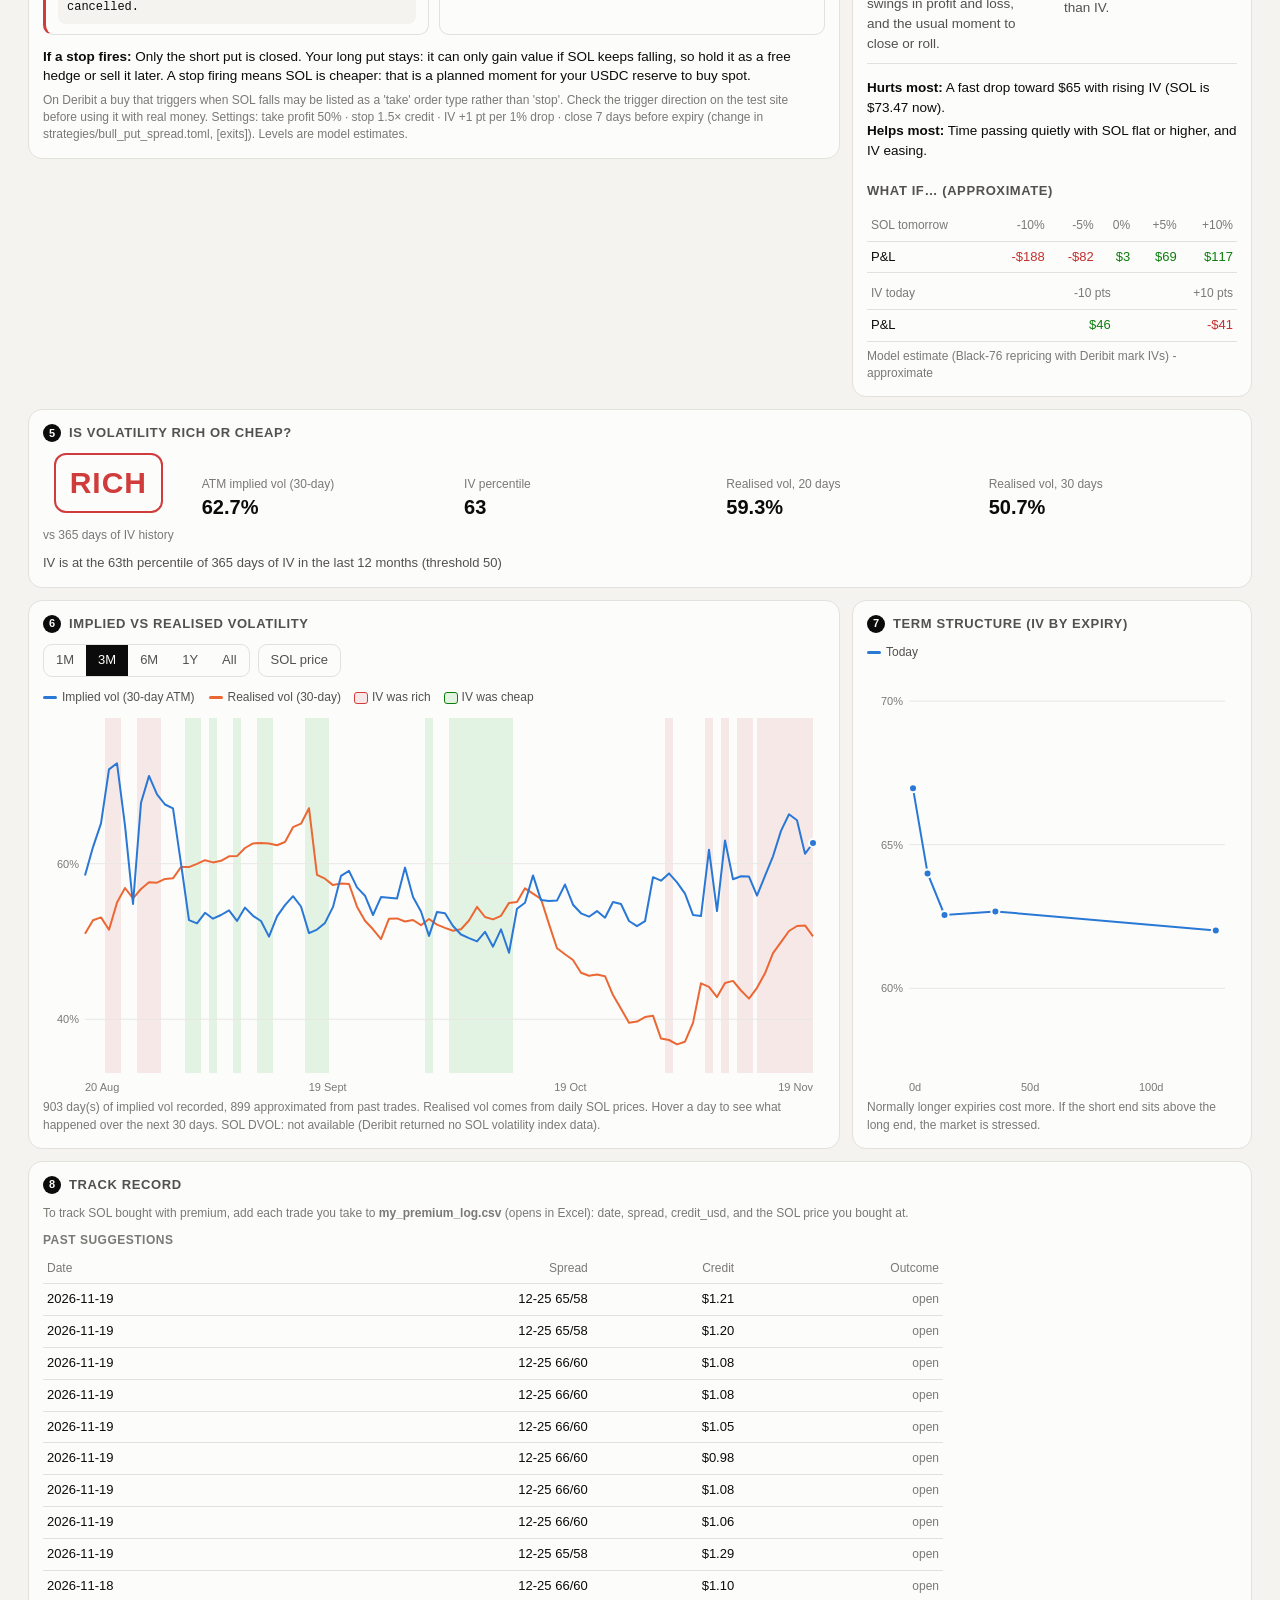
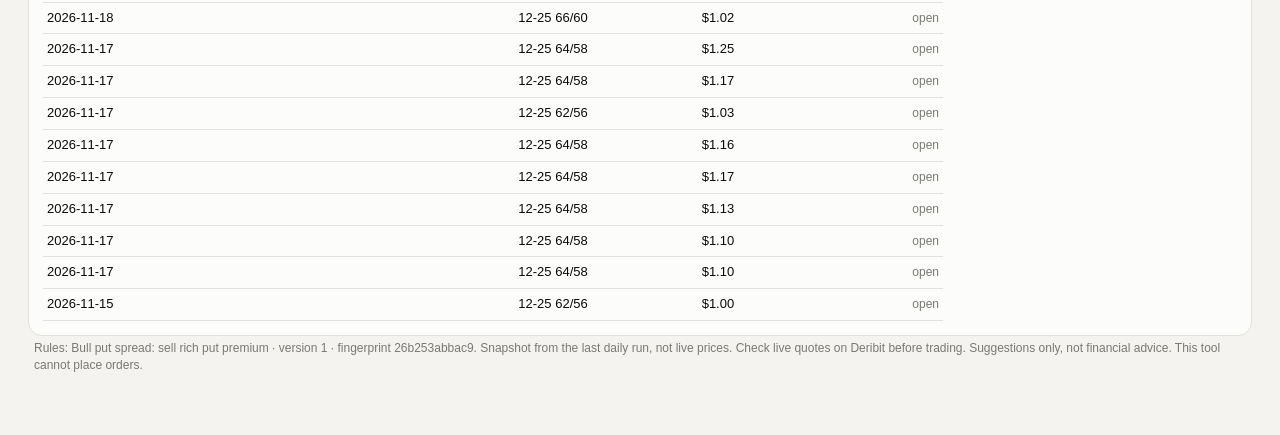
==== commit 6f77ffd4: "Step 5.1: direction signal (data factors + owner's view), tested and recorded daily; display only - " ====
--- a/site/index.html
+++ b/site/index.html
@@ -67,6 +67,7 @@
     const G = R.glance;
     html += `<section class="card a-glance"><h2><span class="step">1</span>Today at a glance</h2>
       <p class="glance-line">${esc(G.line)}</p>
+      ${G.direction_line ? `<p class="glance-line" style="margin-top:-6px">${esc(G.direction_line)}<br><span class="muted">${esc(G.direction_note)}</span></p>` : ""}
       <div class="glance">${G.rows.map(r => `<div class="grow ${r.status}">
         <div class="gn">${r.card ? `<a href="#${r.card}">${esc(r.name)}</a>` : esc(r.name)}<span class="chip">${esc(r.status.replace("_", " "))}</span></div>
         <div class="gm">for ${esc(r.market_text)}</div>
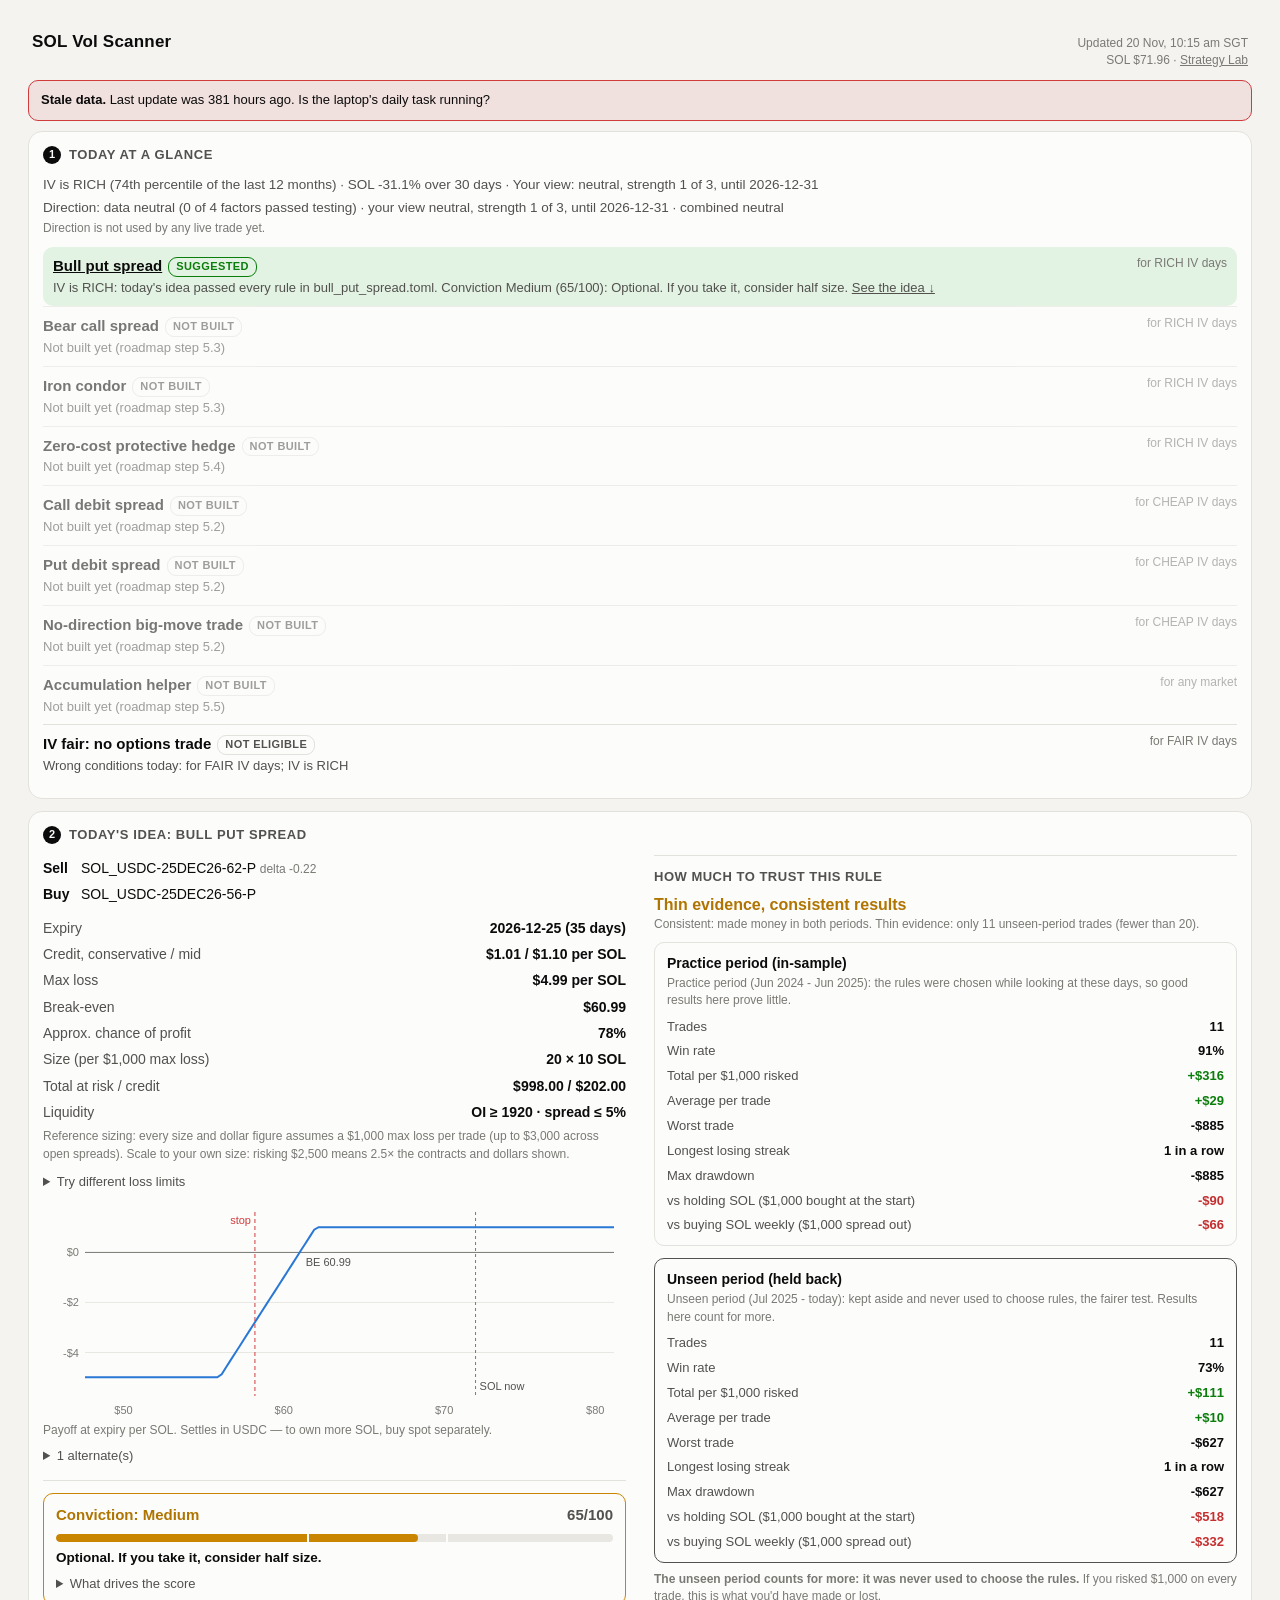
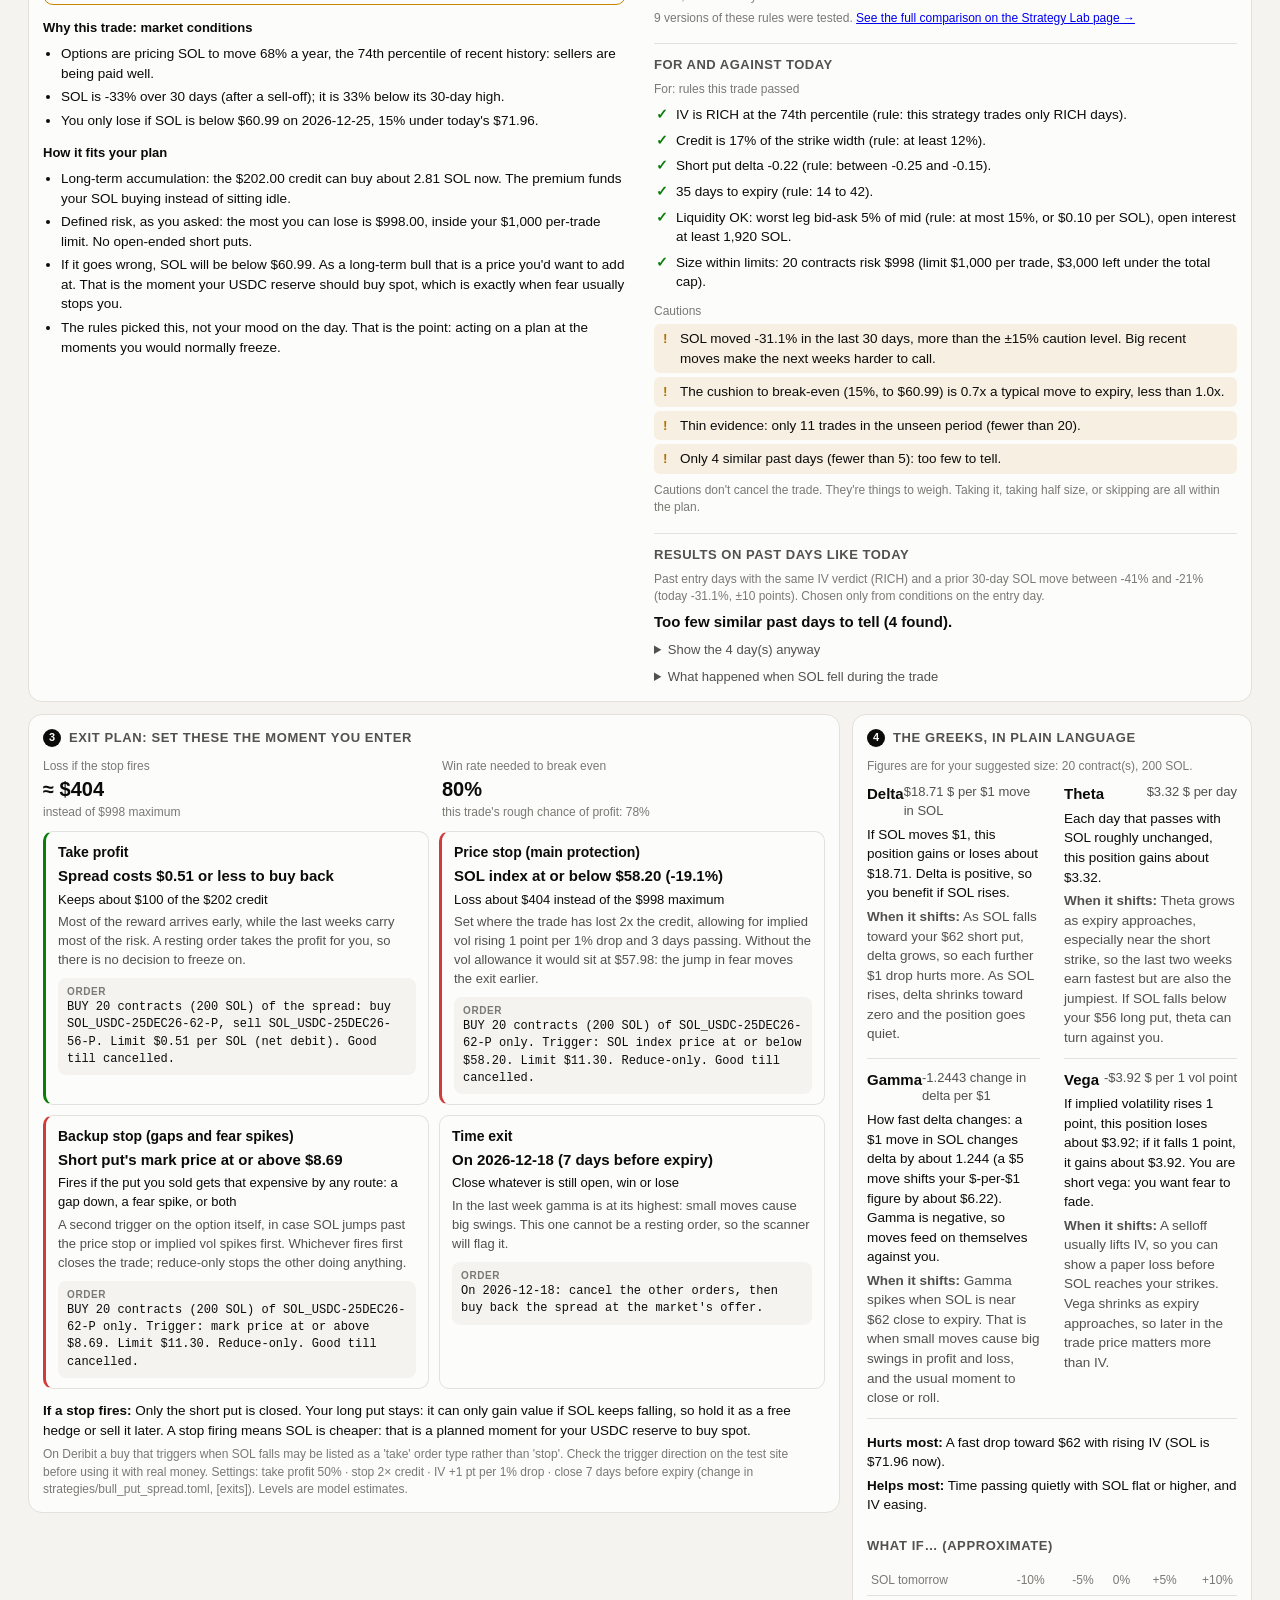
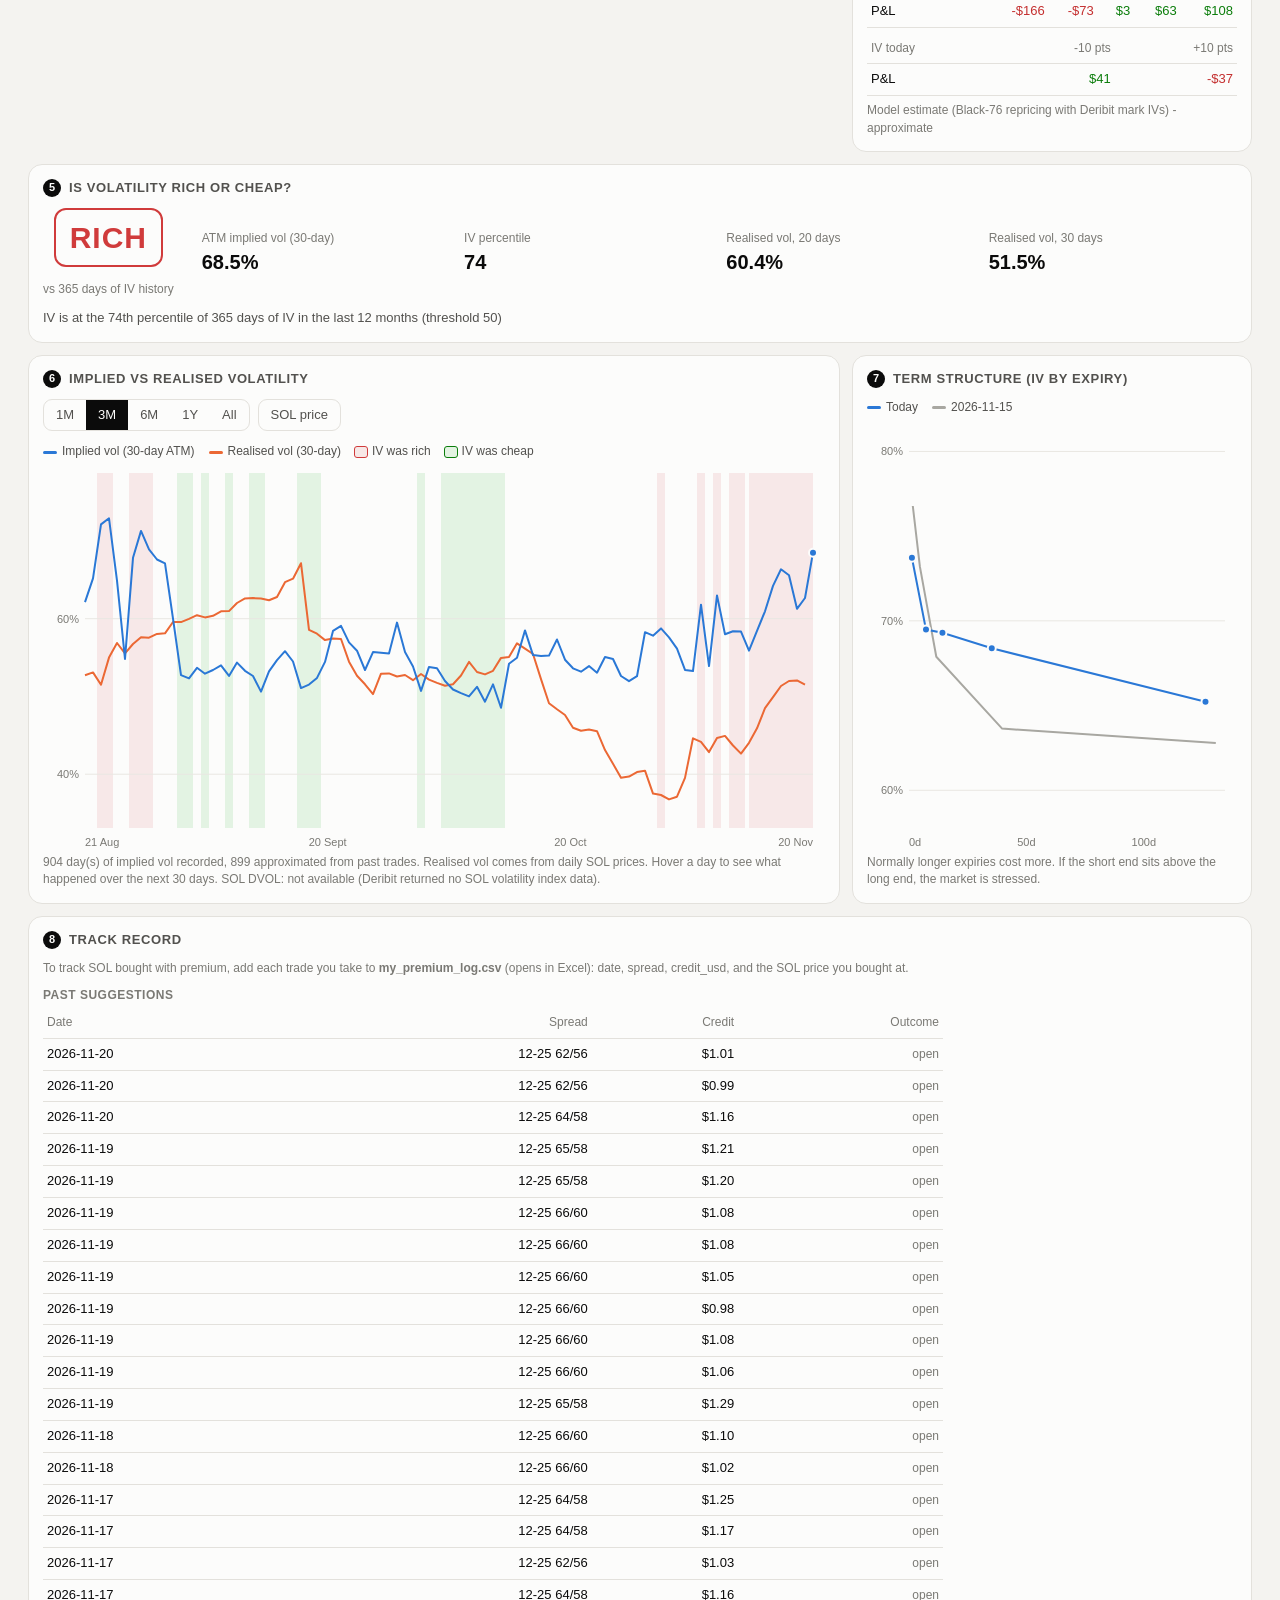
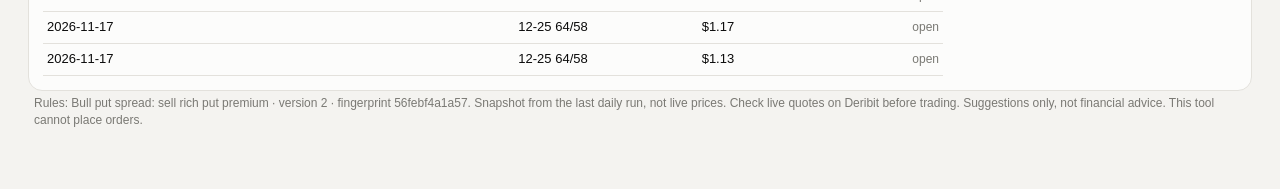
==== commit ea82f023: "Step 5.2: debit spreads on cheap-IV days through the shared engine; paper trades recorded daily - en" ====
--- a/site/index.html
+++ b/site/index.html
@@ -71,7 +71,7 @@
       <div class="glance">${G.rows.map(r => `<div class="grow ${r.status}">
         <div class="gn">${r.card ? `<a href="#${r.card}">${esc(r.name)}</a>` : esc(r.name)}<span class="chip">${esc(r.status.replace("_", " "))}</span></div>
         <div class="gm">for ${esc(r.market_text)}</div>
-        <div class="gt">${esc(r.text)}${r.card ? ` <a href="#${r.card}">See the idea ↓</a>` : ""}</div></div>`).join("")}</div>
+        <div class="gt">${esc(r.text)}${r.card ? ` <a href="#${r.card}">See the idea ↓</a>` : ""}${r.status === "paper_idea" && r.lab ? ` <a href="${esc(r.lab)}">See it on the Strategy Lab →</a>` : ""}</div></div>`).join("")}</div>
       ${G.footer ? `<div class="glance-foot">${esc(G.footer)}</div>` : ""}</section>`;
   }
 
@@ -141,9 +141,39 @@
     return `<section class="card a-idea" id="idea-${esc(row.id)}"><h2><span class="step">2</span>Today's idea: ${esc(row.name.toLowerCase())}</h2>
       <div class="idea-cols"><div class="idea-left">${left}</div><div class="idea-right">${right}</div></div></section>`;
   }
+  // a debit-spread idea (strategy type "debit_spread"): legs, cost, budget, payoff curve and exit plan from Python
+  const debitPayoffs = [];
+  function debitCard(row) {
+    const S = row.suggestion, C = cardOf(row.id), hostId = `payoff-${row.id}`;
+    debitPayoffs.push([hostId, S]);
+    const left = `${S.sides.map(x => `<div class="legs"><div><b>${esc(x.name)}</b> <span class="muted">${Math.round(x.share * 100)}% of the budget</span></div>
+        <div><span class="act">Buy</span>${esc(x.long_leg.name)} <span class="muted">delta ${x.long_delta.toFixed(2)}</span></div>
+        ${x.short_leg ? `<div><span class="act">Sell</span>${esc(x.short_leg.name)}</div>` : ""}</div>
+      <div class="kv" style="margin-bottom:10px">
+        <div class="k">Expiry</div><div class="v">${x.expiry} (${Math.round(x.dte)} days)</div>
+        <div class="k">Cost</div><div class="v">${usd(x.cost)} per SOL${x.cost_pct_of_width != null ? ` (${Math.round(x.cost_pct_of_width)}% of width)` : ""}</div>
+        <div class="k">Size</div><div class="v">${x.contracts} × ${x.contract_size} SOL = ${usd(x.cost_usd)}</div>
+        <div class="k">Most it can lose</div><div class="v">${usd(x.cost_usd)} (what you pay)</div>
+        ${x.max_value_usd != null ? `<div class="k">Most it can be worth</div><div class="v">${usd(x.max_value_usd)}</div>` : ""}
+        <div class="k">Take profit when worth</div><div class="v">${x.take_profit_value != null ? usd(x.take_profit_value) + " per SOL" : "no take profit"}</div>
+        <div class="k">Close by</div><div class="v">${x.time_exit_date || "expiry"}</div></div>`).join("")}
+      <div class="kv"><div class="k">Big-move budget this month</div><div class="v">${usd(S.budget_month_usd, 0)}</div>
+        <div class="k">Left before / after this trade</div><div class="v">${usd(S.budget_left_usd, 0)} / ${usd(S.budget_left_after_usd, 0)}</div></div>
+      ${S.skipped && S.skipped.length ? `<div class="muted" style="margin-top:6px">Skipped: ${esc(S.skipped.join("; "))}</div>` : ""}
+      <div class="chart" id="${hostId}" style="margin-top:10px"></div>
+      <div class="muted">Result at expiry for the sizes above, in USD. Settles in USDC.</div>
+      <h3 class="sub" style="margin-top:12px">Exit plan</h3><ul class="rules">${S.exit_text.map(t => `<li>${esc(t)}</li>`).join("")}</ul>`;
+    const right = C ? evidenceBox(C) + forAgainst(C) + similarBox(C) : "";
+    return `<section class="card a-idea" id="idea-${esc(row.id)}"><h2><span class="step">2</span>Today's idea: ${esc(row.name.toLowerCase())}</h2>
+      <div class="idea-cols"><div class="idea-left">${left}</div><div class="idea-right">${right}</div></div></section>`;
+  }
   const rows = (L.strategies || []).filter(r => r.status === "suggested" && r.suggestion);
   const ideaRows = rows.length ? rows : (S ? [{id: "bull_put_spread", name: "Bull put spread", suggestion: S}] : []);
-  ideaRows.forEach((r, i) => { html += ideaCard(r, i === 0); });
+  let primaryDone = false;
+  ideaRows.forEach(r => {
+    if (r.suggestion.type === "debit_spread") { html += debitCard(r); return; }
+    html += ideaCard(r, !primaryDone); primaryDone = true;
+  });
   if (!ideaRows.length) {
     const W = L.why_no_trade || {market:[L.no_trade_reason], goals:[]};
     html += `<section class="card a-idea"><h2><span class="step">2</span>Today's idea</h2><div class="no-trade">No trade today</div>
@@ -355,8 +385,22 @@
   let days = 91;
   const pb = document.getElementById("pricebtn"), pl = document.getElementById("pricelegend");
   const syncPrice = () => { pb.classList.toggle("on", showPrice); pb.setAttribute("aria-pressed", showPrice); pl.hidden = !showPrice; };
+  function drawDebitPayoffs() {
+    debitPayoffs.forEach(([hostId, S]) => {
+      const host = document.getElementById(hostId); if (!host) return;
+      const f = frame(host, 190), P = S.payoff_curve;
+      const xs = P.map(p => p[0]), ys = P.map(p => p[1]).concat([0]);
+      const x0 = xs[0], x1 = xs[xs.length - 1], lo = Math.min(...ys), hi = Math.max(...ys), pad = (hi - lo) * 0.08 || 1;
+      const x = v => f.m.l + (v - x0) / (x1 - x0) * f.iw, y = v => f.m.t + (hi + pad - v) / (hi - lo + 2 * pad) * f.ih;
+      axes(f, x, y, niceTicks(lo - pad, hi + pad, 4), v => (v < 0 ? "-$" : "$") + Math.abs(v).toFixed(0), niceTicks(x0, x1, 4), v => "$" + v.toFixed(0));
+      el("line", {x1:f.m.l, x2:f.W - f.m.r, y1:y(0), y2:y(0), stroke:css("--text-muted"), "stroke-width":1}, f.svg);
+      el("line", {x1:x(S.spot), x2:x(S.spot), y1:f.m.t, y2:f.m.t + f.ih, stroke:css("--text-muted"), "stroke-dasharray":"3 3"}, f.svg);
+      el("path", {d:path(P.map(p => [x(p[0]), y(p[1])])), fill:"none", stroke:css("--series-iv"), "stroke-width":2}, f.svg);
+      hover(f, P.map(p => x(p[0])), i => `SOL ${usd(P[i][0])}<br>${usd(P[i][1], 0)}`);
+    });
+  }
   function layoutCharts() {
-    drawHistory(days); drawTerm(); drawPayoff();
+    drawHistory(days); drawTerm(); drawPayoff(); drawDebitPayoffs();
     // Desktop: term structure sits beside the history chart, so stretch it to the same height (price panel on or off)
     // Tablet: term structure sits beside the verdict instead, so match that card.
     if (window.innerWidth >= 700) {
